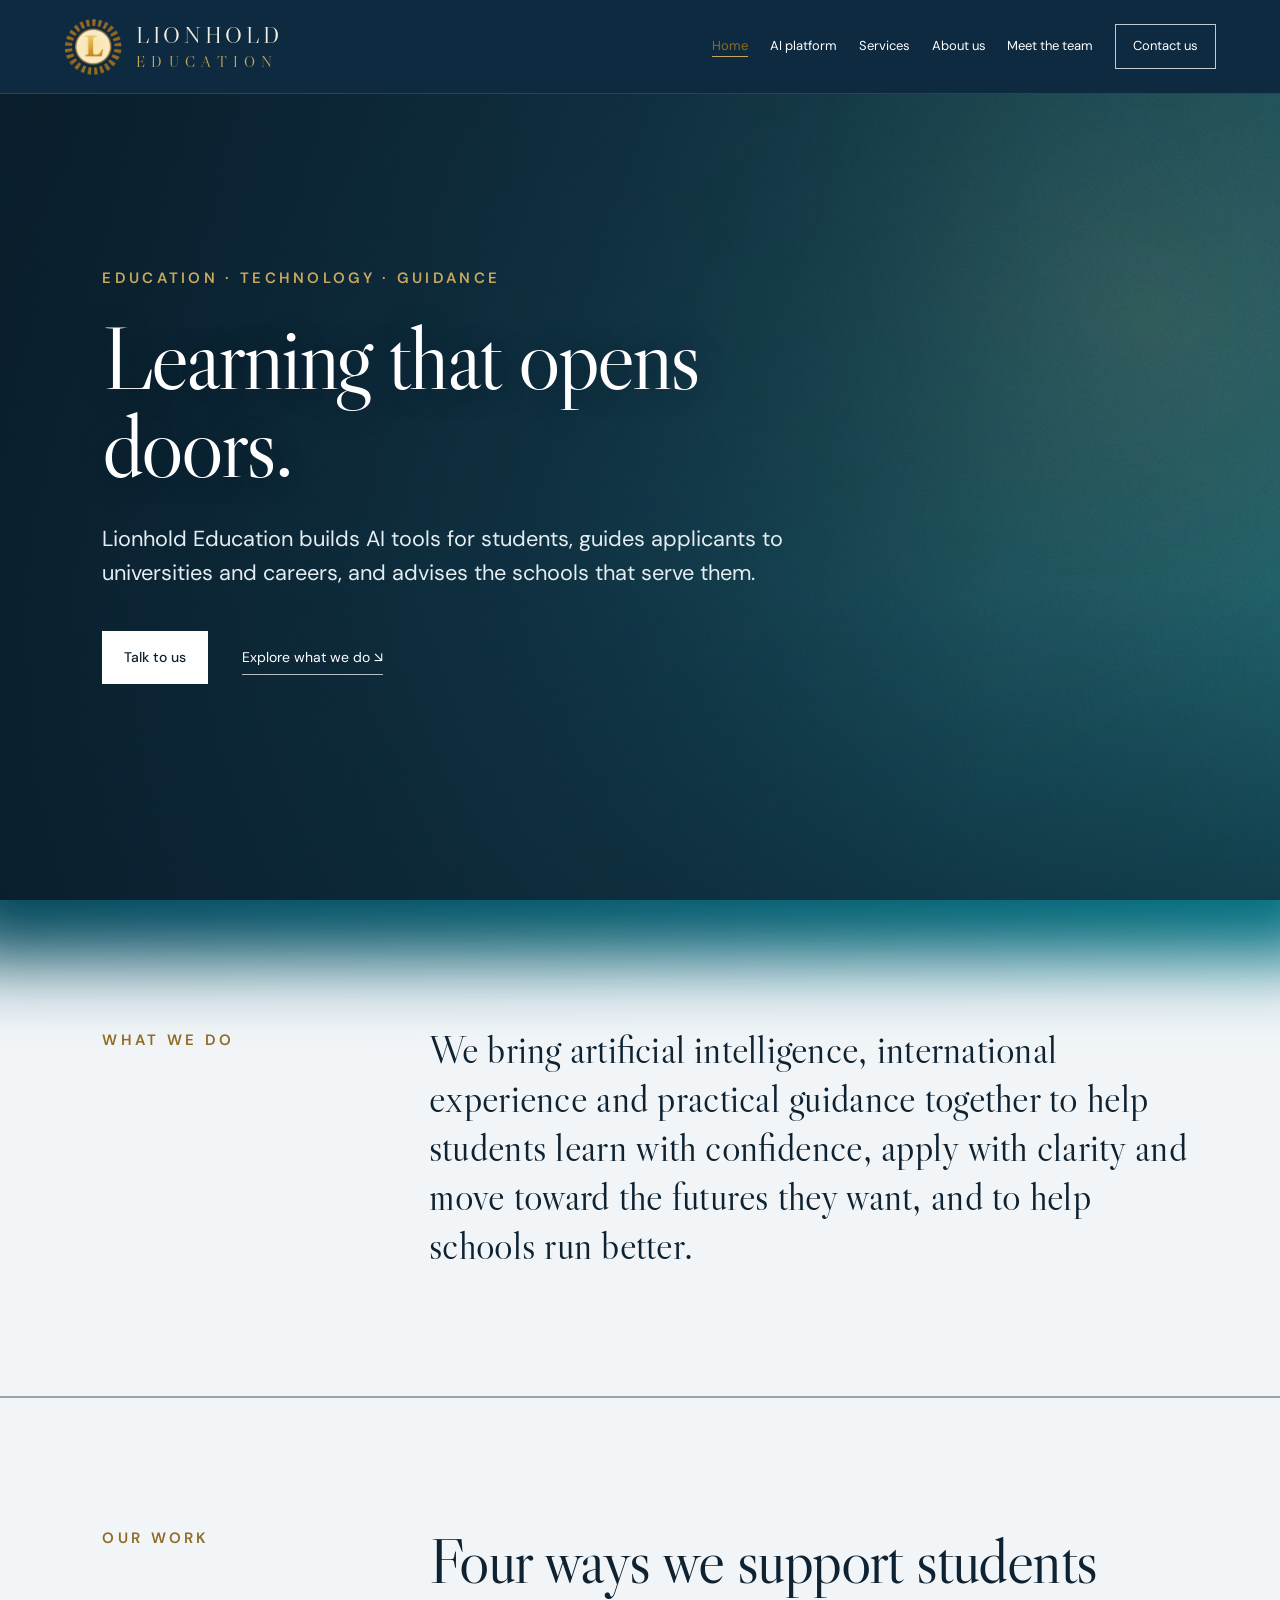
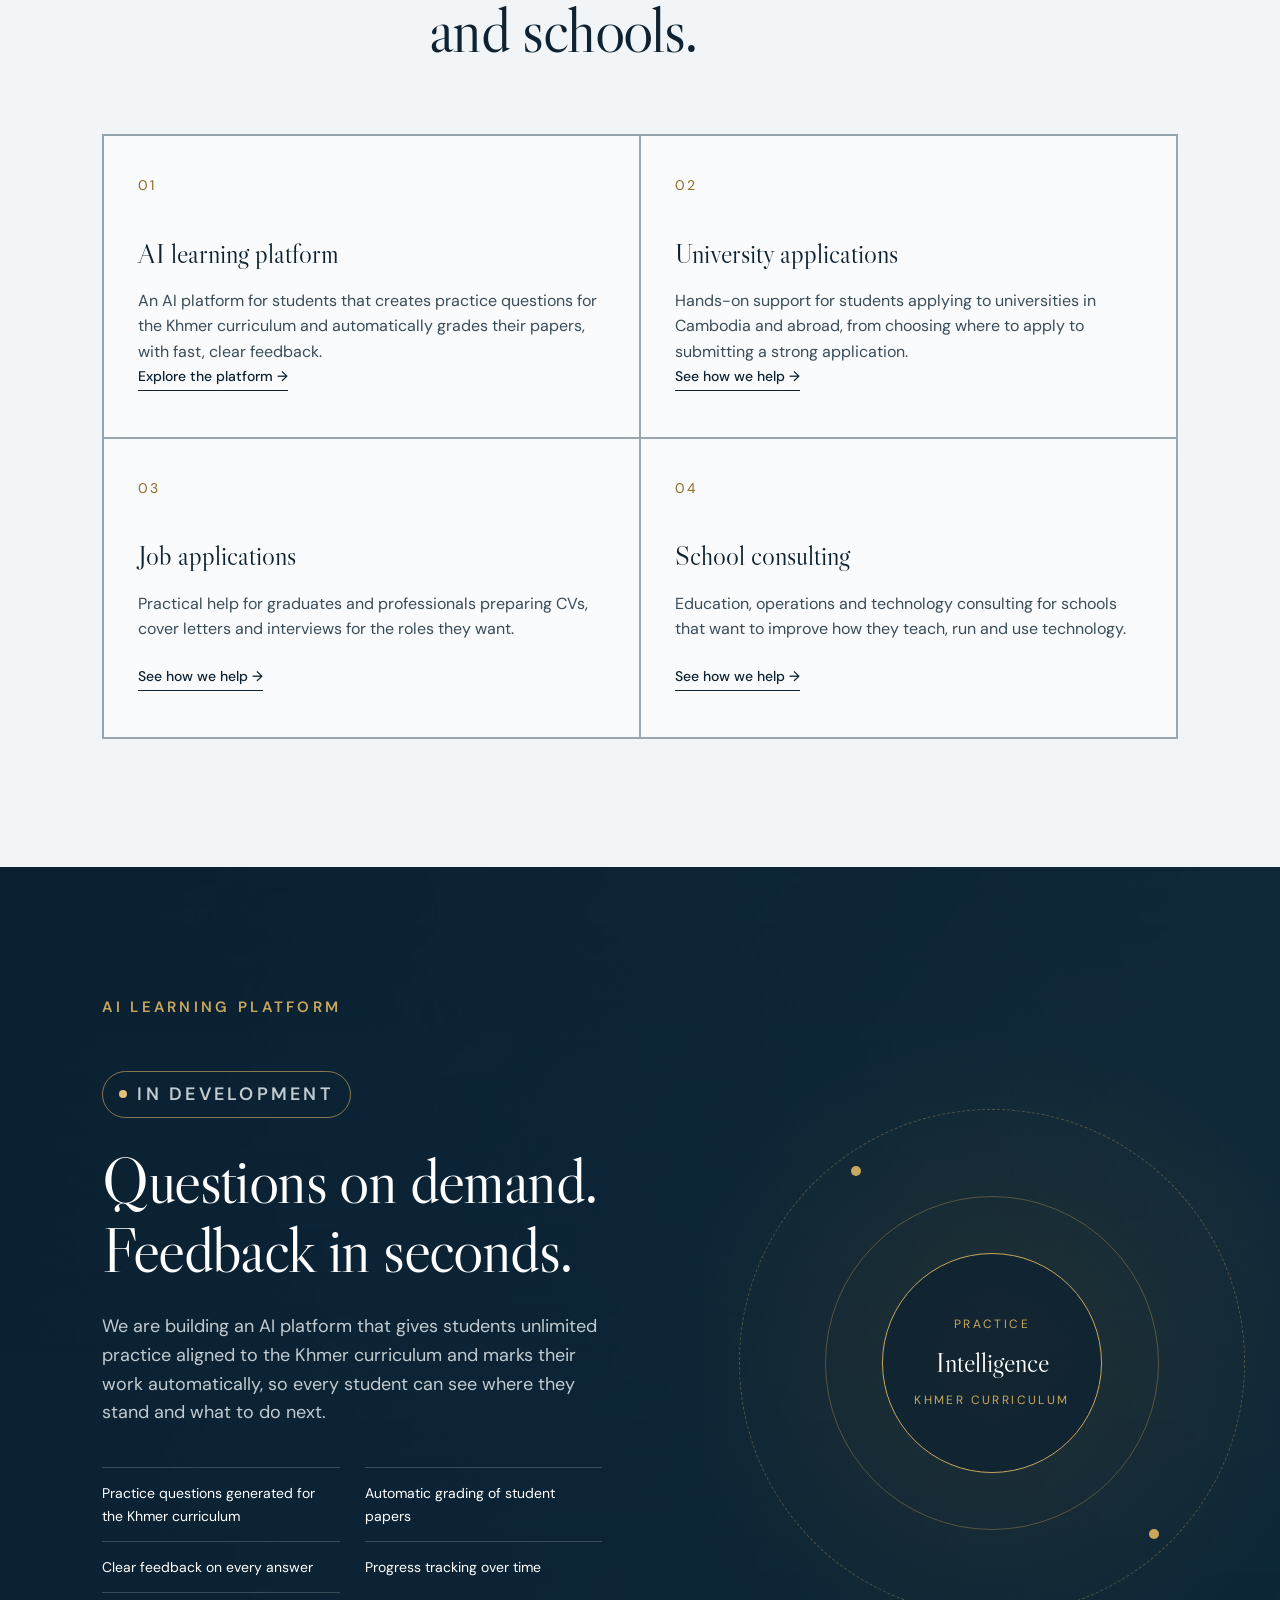
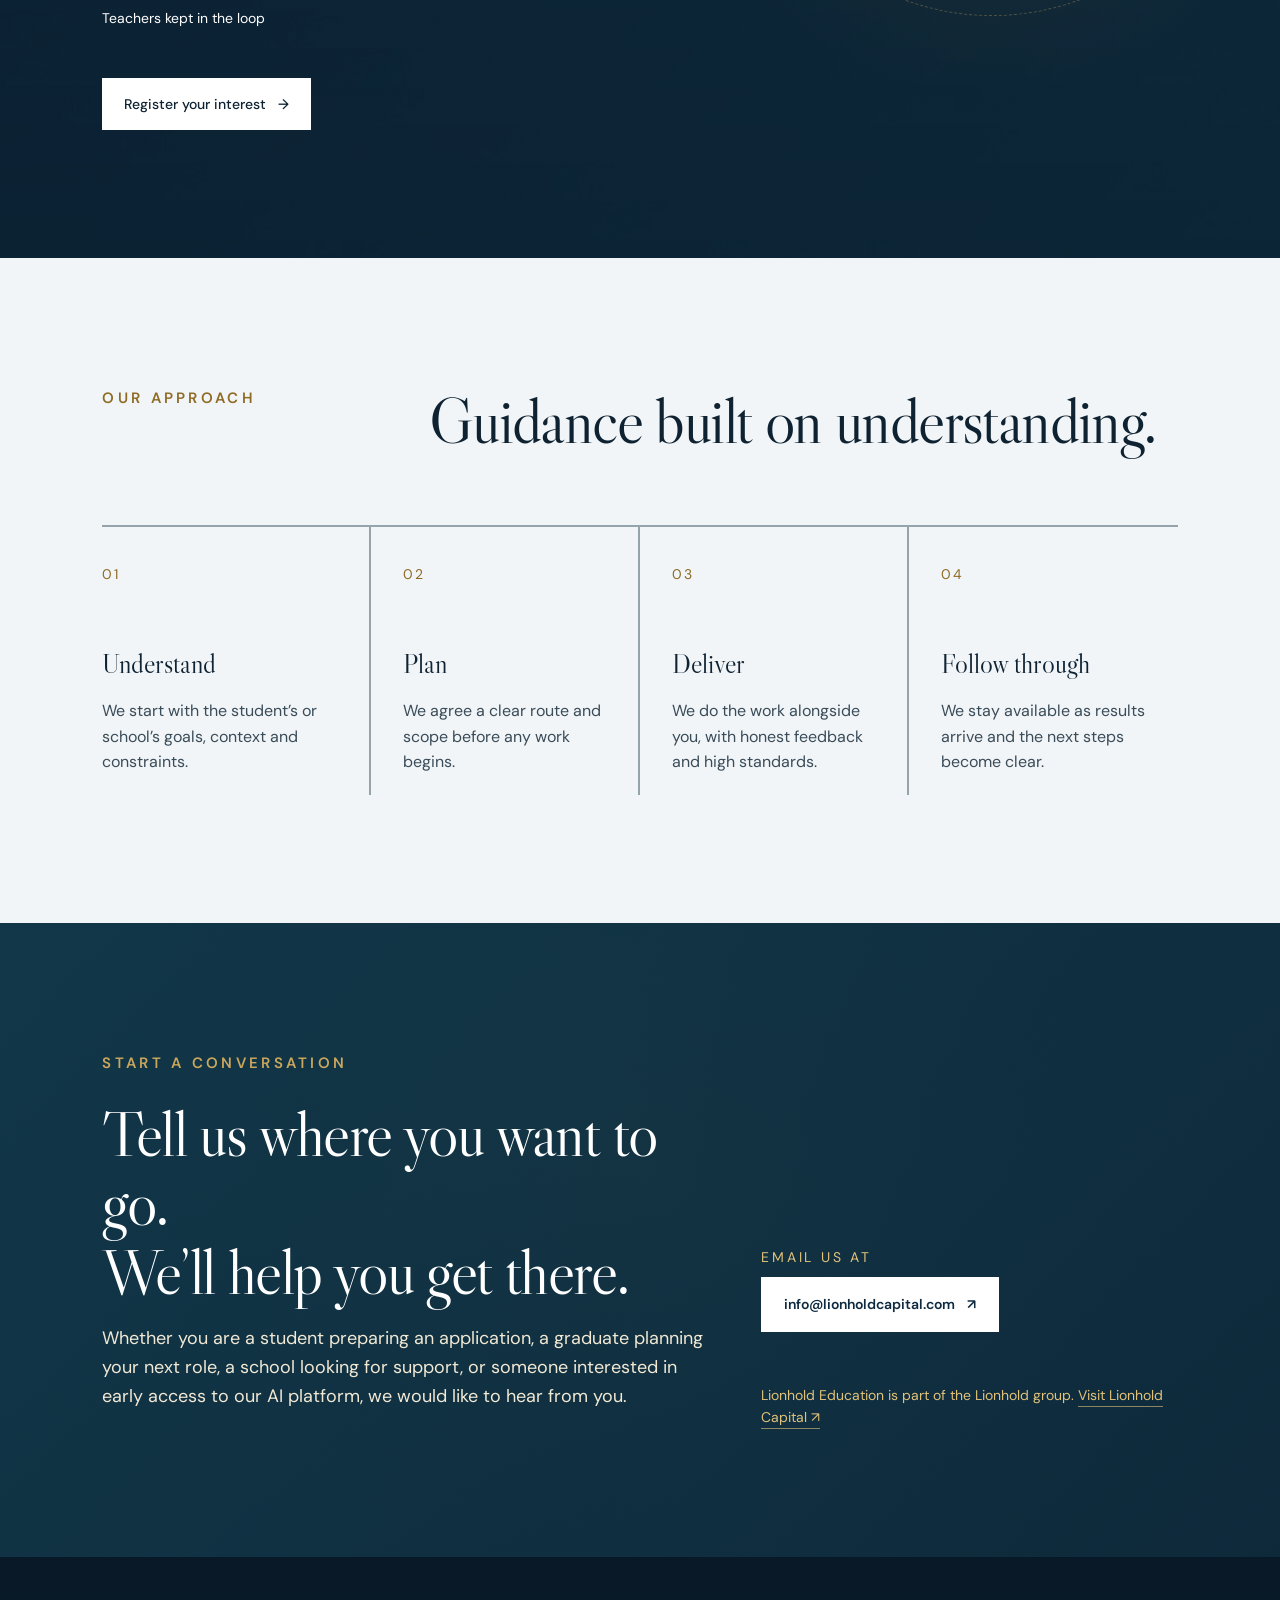
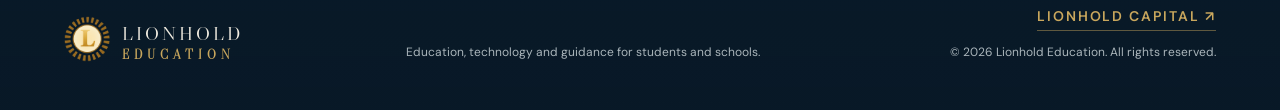
==== index.html @ 8d696a92 "Initial Lionhold Education website Five-page static site (home, AI platform, services, about, team) " ====
<!doctype html>
<html lang="en">
<head>
  <meta charset="utf-8">
  <meta name="viewport" content="width=device-width, initial-scale=1">
  <meta name="description" content="Lionhold Education builds AI tools for students, helps applicants with university and job applications, and provides education, operations and technology consulting for schools.">
  <meta name="theme-color" content="#eaf0f3">
  <link rel="icon" href="assets/favicon.ico?v=4" sizes="16x16 32x32 48x48">
  <link rel="icon" href="assets/lionhold-favicon.png?v=4" type="image/png" sizes="256x256">
  <link rel="apple-touch-icon" href="assets/apple-touch-icon.png?v=4">
  <title>Lionhold Education | Learning that opens doors.</title>
  <link rel="preconnect" href="https://fonts.googleapis.com">
  <link rel="preconnect" href="https://fonts.gstatic.com" crossorigin>
  <link href="https://fonts.googleapis.com/css2?family=DM+Sans:wght@400;500;600&family=Libre+Caslon+Display&display=swap" rel="stylesheet">
  <link rel="stylesheet" href="styles.css?v=1">
  <link rel="stylesheet" href="education.css?v=1">
</head>
<body class="tinted" style="--photo:url(assets/hero-poster.jpg);--band1:url(assets/hero-poster.jpg);--band2:url(assets/band-2.jpg);--foot:none">
  <header class="site-header" id="top">
    <a class="brand" href="#top" aria-label="Lionhold Education home">
      <img class="brand-emblem" src="assets/lionhold-emblem.png" alt="" width="256" height="256">
      <span class="brand-text"><strong>Lionhold</strong><em>Education</em></span>
    </a>
    <button class="menu-toggle" type="button" aria-expanded="false" aria-controls="nav">Menu</button>
    <nav id="nav" aria-label="Main navigation">
      <a href="index.html" aria-current="page">Home</a>
      <a href="platform.html">AI platform</a>
      <a href="services.html">Services</a>
      <a href="about.html">About us</a>
      <a href="team.html">Meet the team</a>
      <a class="nav-cta" href="index.html#contact">Contact us</a>
    </nav>
  </header>

  <main>
    <section class="hero" aria-labelledby="hero-title">
      <video class="hero-video" autoplay muted loop playsinline preload="metadata" poster="assets/hero-poster.jpg" aria-hidden="true">
        <source src="assets/hero-video-sm.mp4" type="video/mp4" media="(max-width:900px)">
        <source src="assets/hero-video.mp4" type="video/mp4">
      </video>
      <div class="hero-shade" aria-hidden="true"></div>
      <div class="hero-copy reveal">
        <p class="eyebrow">Education · Technology · Guidance</p>
        <h1 id="hero-title">Learning that opens doors.</h1>
        <p class="lede">Lionhold Education builds AI tools for students, guides applicants to universities and careers, and advises the schools that serve them.</p>
        <div class="hero-actions">
          <a class="button button-primary" href="#contact">Talk to us</a>
          <a class="text-link" href="services.html">Explore what we do <span aria-hidden="true">↘</span></a>
        </div>
      </div>
    </section>

    <section class="statement section-pad reveal" aria-label="Introduction">
      <p class="section-kicker">What we do</p>
      <p class="statement-copy">We bring artificial intelligence, international experience and practical guidance together to help students learn with confidence, apply with clarity and move toward the futures they want, and to help schools run better.</p>
    </section>

    <section class="offerings section-pad" aria-labelledby="offerings-title">
      <div class="section-heading reveal">
        <p class="section-kicker">Our work</p>
        <h2 id="offerings-title">Four ways we support students and schools.</h2>
      </div>
      <div class="capability-grid capability-grid-two offer-grid">
        <article class="capability-card reveal"><span>01</span><h3>AI learning platform</h3><p>An AI platform for students that creates practice questions for the Khmer curriculum and automatically grades their papers, with fast, clear feedback.</p><a class="card-link" href="platform.html">Explore the platform →</a></article>
        <article class="capability-card reveal"><span>02</span><h3>University applications</h3><p>Hands-on support for students applying to universities in Cambodia and abroad, from choosing where to apply to submitting a strong application.</p><a class="card-link" href="services.html#university">See how we help →</a></article>
        <article class="capability-card reveal"><span>03</span><h3>Job applications</h3><p>Practical help for graduates and professionals preparing CVs, cover letters and interviews for the roles they want.</p><a class="card-link" href="services.html#jobs">See how we help →</a></article>
        <article class="capability-card reveal"><span>04</span><h3>School consulting</h3><p>Education, operations and technology consulting for schools that want to improve how they teach, run and use technology.</p><a class="card-link" href="services.html#schools">See how we help →</a></article>
      </div>
    </section>

    <section class="technology" id="technology" aria-labelledby="technology-title">
      <div class="tech-copy section-pad reveal">
        <p class="section-kicker light">AI learning platform</p>
        <p class="status-pill">In development</p>
        <h2 id="technology-title">Questions on demand.<br>Feedback in seconds.</h2>
        <p>We are building an AI platform that gives students unlimited practice aligned to the Khmer curriculum and marks their work automatically, so every student can see where they stand and what to do next.</p>
        <ul>
          <li>Practice questions generated for the Khmer curriculum</li>
          <li>Automatic grading of student papers</li>
          <li>Clear feedback on every answer</li>
          <li>Progress tracking over time</li>
          <li>Teachers kept in the loop</li>
        </ul>
        <a class="button button-primary" href="#contact">Register your interest <span aria-hidden="true">→</span></a>
      </div>
      <div class="tech-visual" aria-hidden="true">
        <div class="orbit orbit-one"></div><div class="orbit orbit-two"></div>
        <div class="tech-center"><span>Practice</span><strong>Intelligence</strong><small>Khmer curriculum</small></div>
      </div>
    </section>

    <section class="approach section-pad" id="approach" aria-labelledby="approach-title">
      <div class="section-heading reveal"><p class="section-kicker">Our approach</p><h2 id="approach-title">Guidance built on understanding.</h2></div>
      <div class="approach-steps">
        <article class="reveal"><span>01</span><h3>Understand</h3><p>We start with the student’s or school’s goals, context and constraints.</p></article>
        <article class="reveal"><span>02</span><h3>Plan</h3><p>We agree a clear route and scope before any work begins.</p></article>
        <article class="reveal"><span>03</span><h3>Deliver</h3><p>We do the work alongside you, with honest feedback and high standards.</p></article>
        <article class="reveal"><span>04</span><h3>Follow through</h3><p>We stay available as results arrive and the next steps become clear.</p></article>
      </div>
    </section>

    <section class="contact section-pad" id="contact" aria-labelledby="contact-title">
      <div class="contact-copy reveal">
        <p class="section-kicker light">Start a conversation</p>
        <h2 id="contact-title">Tell us where you want to go.<br>We’ll help you get there.</h2>
        <p>Whether you are a student preparing an application, a graduate planning your next role, a school looking for support, or someone interested in early access to our AI platform, we would like to hear from you.</p>
      </div>
      <div class="contact-actions">
        <div class="contact-action"><span class="contact-label">Email us at</span><a class="button contact-email" href="mailto:info@lionholdcapital.com">info@lionholdcapital.com <span aria-hidden="true">↗</span></a></div>
        <p class="group-note">Lionhold Education is part of the Lionhold group. <a href="https://lionholdcapital.com" target="_blank" rel="noopener noreferrer">Visit Lionhold Capital ↗</a></p>
      </div>
    </section>
  </main>

  <footer>
    <div class="footer-brand">
      <img class="brand-emblem" src="assets/lionhold-emblem.png" alt="" width="256" height="256">
      <span class="brand-text"><strong>Lionhold</strong><em>Education</em></span>
    </div>
    <p>Education, technology and guidance for students and schools.</p>
    <div class="footer-meta"><a class="footer-linkedin" href="https://lionholdcapital.com" target="_blank" rel="noopener noreferrer" aria-label="Lionhold Capital, part of the Lionhold group">Lionhold Capital <span aria-hidden="true">↗</span></a><p>© <span id="year"></span> Lionhold Education. All rights reserved.</p></div>
  </footer>
  <script src="script.js?v=1"></script>
</body>
</html>
---- styles.css ----
:root{--ivory:#f4f1e9;--paper:#fbfaf6;--navy:#102332;--navy-2:#173447;--gold:#8f6b24;--line:#d9d3c5;--muted:#637078;--white:#fff;--serif:"Libre Caslon Display",Georgia,serif;--sans:"DM Sans",Arial,sans-serif}
*{box-sizing:border-box}html{scroll-behavior:smooth}body{margin:0;background:var(--paper);color:var(--navy);font-family:var(--sans);font-size:16px;line-height:1.6}a{color:inherit;text-decoration:none}button{font:inherit}.site-header{height:94px;padding:0 clamp(24px,5vw,80px);display:flex;align-items:center;justify-content:space-between;background:rgba(251,250,246,.94);border-bottom:1px solid rgba(16,35,50,.1);position:sticky;top:0;z-index:20;backdrop-filter:blur(12px)}.brand{display:flex;align-items:center;gap:13px}.brand-mark{width:43px;height:43px;border:1px solid var(--gold);border-radius:50%;display:grid;place-items:center;color:var(--gold);font-family:var(--serif);font-size:24px;position:relative}.brand-mark:after{content:"";position:absolute;inset:-5px;border:1px dotted var(--gold);border-radius:50%}.brand strong,.footer-brand strong{display:block;font-family:var(--serif);font-size:23px;line-height:1;letter-spacing:.12em;text-transform:uppercase}.brand small,.footer-brand span{display:block;color:var(--gold);font-size:9px;font-weight:600;letter-spacing:.42em;text-transform:uppercase;margin-top:7px}.site-header nav{display:flex;align-items:center;gap:34px;font-size:14px}.site-header nav a:not(.nav-cta){border-bottom:1px solid transparent}.site-header nav a:not(.nav-cta):hover{border-color:var(--gold)}.nav-cta{border:1px solid var(--navy);padding:11px 17px}.nav-cta:hover{background:var(--navy);color:var(--white)}.menu-toggle{display:none;background:none;border:0;color:var(--navy);cursor:pointer}.hero{min-height:calc(100vh - 94px);position:relative;display:grid;align-items:center;padding:10vh clamp(24px,8vw,130px);overflow:hidden;background:var(--ivory)}.hero-art{position:absolute;inset:0;background-image:linear-gradient(90deg,rgba(244,241,233,.98) 0%,rgba(244,241,233,.93) 42%,rgba(244,241,233,.35) 75%),url("assets/lionhold-banner.png");background-position:center;background-size:cover;opacity:.9}.hero-copy{position:relative;z-index:1;max-width:800px}.eyebrow,.section-kicker{text-transform:uppercase;letter-spacing:.26em;font-size:11px;font-weight:600;color:var(--gold);margin:0 0 24px}.hero h1{font-family:var(--serif);font-weight:400;font-size:clamp(54px,7vw,104px);line-height:.98;letter-spacing:-.035em;max-width:850px;margin:0 0 32px}.lede{font-size:clamp(18px,1.7vw,23px);line-height:1.55;max-width:710px;color:#344752}.hero-actions{display:flex;align-items:center;gap:34px;margin-top:42px}.button{display:inline-flex;align-items:center;gap:12px;padding:15px 22px;font-size:14px;font-weight:500;transition:.2s}.button-primary{background:var(--navy);color:var(--white)}.button-primary:hover{background:var(--gold)}.text-link{font-size:14px;border-bottom:1px solid var(--navy);padding:6px 0}.hero-note{position:absolute;z-index:1;right:clamp(24px,5vw,80px);bottom:30px;font-size:11px;letter-spacing:.12em;text-transform:uppercase;writing-mode:vertical-rl}.section-pad{padding:clamp(80px,10vw,150px) clamp(24px,8vw,130px)}.statement{display:grid;grid-template-columns:1fr 3fr;gap:6vw;border-bottom:2px solid var(--line)}.statement-copy{font-family:var(--serif);font-size:clamp(29px,3vw,46px);line-height:1.25;margin:0;max-width:1050px}.section-heading{display:grid;grid-template-columns:1fr 3fr;gap:6vw;margin-bottom:70px}.section-heading h2,.technology h2,.contact h2{font-family:var(--serif);font-weight:400;font-size:clamp(40px,5vw,72px);line-height:1.08;letter-spacing:-.025em;margin:0}.capability-grid{display:grid;grid-template-columns:repeat(3,1fr);border-top:2px solid var(--line);border-left:2px solid var(--line)}.capability-card{padding:38px 34px 46px;border-right:2px solid var(--line);border-bottom:2px solid var(--line);min-height:270px;transition:.25s}.capability-card:hover{background:var(--ivory);transform:translateY(-4px)}.capability-card span,.approach-steps span{font-size:11px;color:var(--gold);letter-spacing:.15em}.capability-card h3,.approach-steps h3{font-family:var(--serif);font-size:27px;font-weight:400;margin:35px 0 13px}.capability-card p,.approach-steps p{color:var(--muted);margin:0}.technology{background:var(--navy);color:var(--white);display:grid;grid-template-columns:1.1fr .9fr;min-height:720px;overflow:hidden}.section-kicker.light{color:#c9a75d}.tech-copy>p:not(.section-kicker){max-width:620px;color:#c2cbd0;font-size:18px;margin:28px 0}.tech-copy ul{list-style:none;padding:0;margin:40px 0 0;display:grid;grid-template-columns:1fr 1fr;gap:0 25px}.tech-copy li{padding:14px 0;border-top:1px solid rgba(255,255,255,.18);font-size:14px}.tech-visual{position:relative;display:grid;place-items:center;min-height:600px;background:radial-gradient(circle,rgba(143,107,36,.14),transparent 58%)}.orbit{position:absolute;border:1px solid rgba(201,167,93,.35);border-radius:50%}.orbit-one{width:58%;aspect-ratio:1}.orbit-two{width:88%;aspect-ratio:1;border-style:dashed;animation:spin 32s linear infinite}.orbit-two:after,.orbit-two:before{content:"";position:absolute;width:10px;height:10px;background:#c9a75d;border-radius:50%;top:11%;left:22%}.orbit-two:after{top:auto;left:auto;bottom:15%;right:17%}.tech-center{text-align:center;width:220px;aspect-ratio:1;border-radius:50%;border:1px solid #c9a75d;display:flex;flex-direction:column;align-items:center;justify-content:center;background:var(--navy);z-index:1}.tech-center span,.tech-center small{text-transform:uppercase;letter-spacing:.2em;font-size:9px;color:#c9a75d}.tech-center strong{font-family:var(--serif);font-size:27px;font-weight:400;margin:7px 0}@keyframes spin{to{transform:rotate(360deg)}}.approach-steps{display:grid;grid-template-columns:repeat(4,1fr);border-top:2px solid var(--line)}.approach-steps article{padding:30px 28px 20px 0;margin-right:30px}.approach-steps h3{margin-top:55px}.contact{background:var(--gold);color:var(--white);display:flex;align-items:flex-end;justify-content:space-between;gap:50px}.contact-copy p:not(.section-kicker){max-width:680px;font-size:18px;color:#f2e9d5}.button-light{border:1px solid rgba(255,255,255,.7);white-space:nowrap;margin-bottom:8px}.button-light:hover{background:var(--white);color:var(--gold)}footer{padding:48px clamp(24px,8vw,130px);display:grid;grid-template-columns:1fr 1.5fr 1fr;align-items:end;gap:30px;background:#0a1923;color:#aab5bb;font-size:12px}footer p{margin:0}.footer-brand strong{color:var(--white)}footer p:last-child{text-align:right}.reveal{opacity:0;transform:translateY(20px);transition:opacity .7s ease,transform .7s ease}.reveal.visible{opacity:1;transform:none}@media (prefers-reduced-motion:reduce){html{scroll-behavior:auto}.reveal{opacity:1;transform:none;transition:none}.orbit-two{animation:none}}
@media(max-width:900px){.menu-toggle{display:block}.site-header nav{position:absolute;top:94px;left:0;right:0;background:var(--paper);padding:24px;display:none;flex-direction:column;align-items:stretch;border-bottom:2px solid var(--line)}.site-header nav.open{display:flex}.hero-art{background-image:linear-gradient(rgba(244,241,233,.72),rgba(244,241,233,.94)),url("assets/lionhold-banner.png");background-position:63% center}.statement,.section-heading{grid-template-columns:1fr}.capability-grid{grid-template-columns:repeat(2,1fr)}.technology{grid-template-columns:1fr}.approach-steps{grid-template-columns:repeat(2,1fr)}.contact{align-items:flex-start;flex-direction:column}footer{grid-template-columns:1fr 1fr}footer p:nth-child(2){display:none}}
@media(max-width:560px){.site-header{height:78px}.brand strong{font-size:18px}.brand-mark{width:36px;height:36px}.site-header nav{top:78px}.hero{min-height:calc(100svh - 78px);padding-top:80px;padding-bottom:80px}.hero h1{font-size:52px}.hero-actions{align-items:flex-start;flex-direction:column;gap:18px}.hero-note{display:none}.section-pad{padding-top:78px;padding-bottom:78px}.capability-grid,.approach-steps{grid-template-columns:1fr}.capability-card{min-height:auto}.tech-copy ul{grid-template-columns:1fr}.tech-visual{min-height:430px}.section-heading{margin-bottom:45px}.contact h2{font-size:41px}footer{grid-template-columns:1fr}footer p:last-child{text-align:left}}
.site-header nav a[aria-current="page"]{color:var(--gold);border-bottom:1px solid var(--gold)}.page-hero{min-height:610px;padding:clamp(90px,12vw,170px) clamp(24px,8vw,130px);background:var(--ivory);display:grid;grid-template-columns:1.45fr .55fr;align-items:center;gap:6vw;overflow:hidden}.page-hero-copy{position:relative;z-index:1}.page-hero h1{font-family:var(--serif);font-size:clamp(54px,7vw,98px);font-weight:400;letter-spacing:-.035em;line-height:1;margin:0;max-width:970px}.page-hero-copy>p:last-child{font-size:clamp(18px,1.7vw,22px);color:#44545d;max-width:720px;margin:32px 0 0}.page-hero-mark{justify-self:end;width:min(28vw,330px);aspect-ratio:1;border:1px solid rgba(143,107,36,.35);border-radius:50%;display:grid;place-items:center;position:relative;color:var(--gold)}.page-hero-mark:before,.page-hero-mark:after{content:"";position:absolute;border-radius:50%;border:1px dotted rgba(143,107,36,.5)}.page-hero-mark:before{inset:10%}.page-hero-mark:after{inset:-12%;border-width:2px}.page-hero-mark span{font-family:var(--serif);font-size:clamp(80px,11vw,150px)}.team-list{border-top:2px solid var(--line)}.team-member{display:grid;grid-template-columns:minmax(220px,.72fr) 2fr;gap:clamp(40px,8vw,130px);padding:75px 0;border-bottom:2px solid var(--line)}.team-portrait{aspect-ratio:4/5;background:var(--navy);color:#c9a75d;display:grid;place-items:center;position:relative;overflow:hidden}.team-portrait:before{content:"";position:absolute;width:82%;aspect-ratio:1;border:1px solid rgba(201,167,93,.28);border-radius:50%}.team-portrait:after{content:"";position:absolute;width:58%;aspect-ratio:1;border:1px dashed rgba(201,167,93,.35);border-radius:50%}.team-portrait span{font-family:var(--serif);font-size:clamp(62px,8vw,104px);z-index:1}.team-portrait small{position:absolute;left:22px;bottom:18px;font-size:10px;letter-spacing:.2em;color:rgba(255,255,255,.55)}.team-role{color:var(--gold);font-size:11px;text-transform:uppercase;letter-spacing:.2em;margin:0 0 13px}.team-profile h3{font-family:var(--serif);font-size:clamp(40px,5vw,68px);font-weight:400;line-height:1.05;margin:0 0 36px}.team-bio{display:grid;grid-template-columns:1fr 1fr;gap:35px;color:var(--muted);font-size:16px}.team-bio p{margin:0}.team-principle{background:var(--gold);color:var(--white);padding:clamp(75px,10vw,130px) clamp(24px,8vw,130px);display:grid;grid-template-columns:1fr 2.5fr auto;align-items:end;gap:5vw}.team-principle blockquote{font-family:var(--serif);font-size:clamp(38px,5vw,68px);font-weight:400;line-height:1.1;margin:0}.team-principle .button{margin-bottom:8px}@media(max-width:900px){.page-hero{grid-template-columns:1fr}.page-hero-mark{display:none}.team-member{grid-template-columns:minmax(190px,.6fr) 1.4fr;gap:45px}.team-bio{grid-template-columns:1fr}.team-principle{grid-template-columns:1fr}.team-principle .button{justify-self:start}}@media(max-width:560px){.page-hero{min-height:520px;padding-top:85px;padding-bottom:85px}.page-hero h1{font-size:49px}.team-member{grid-template-columns:1fr;padding:55px 0}.team-portrait{max-width:260px}.team-profile h3{font-size:44px;margin-bottom:27px}.team-principle blockquote{font-size:40px}}
.team-portrait:before,.team-portrait:after{display:none}.team-portrait img{width:100%;height:100%;object-fit:cover;display:block;transition:transform .5s ease}.team-portrait:hover img{transform:scale(1.025)}.team-portrait.portrait-sochet img{transform:scale(1.12);object-position:center 58%}.team-portrait.portrait-sochet:hover img{transform:scale(1.145)}.team-portrait small{z-index:2;background:rgba(10,25,35,.82);padding:5px 8px;color:#fff}
.profile-links{display:flex;flex-direction:column;align-items:flex-start;gap:14px;width:100%;margin:-18px 0 34px}.profile-link{display:inline-flex;align-items:center;gap:8px;max-width:100%;color:var(--gold);font-size:12px;font-weight:600;border-bottom:1px solid rgba(143,107,36,.45);padding-bottom:4px}.email-link{color:#21668f;border-bottom:0;padding-bottom:0;text-decoration:underline;text-decoration-thickness:1px;text-underline-offset:3px;overflow-wrap:anywhere}.linkedin-link{letter-spacing:.14em;text-transform:uppercase}.profile-link:hover{color:var(--navy);border-color:var(--navy)}.email-link:hover{color:#174b6c}
.hero-art{background-image:radial-gradient(circle at 88% 46%,rgba(143,107,36,.09),transparent 25%),linear-gradient(135deg,#f4f1e9 0%,#f8f6f0 100%);opacity:1}.hero-art:before,.hero-art:after{content:"";position:absolute;border-radius:50%;right:-8vw;top:50%;transform:translateY(-50%);pointer-events:none}.hero-art:before{width:38vw;min-width:340px;aspect-ratio:1;border:1px solid rgba(143,107,36,.18)}.hero-art:after{right:-3vw;width:28vw;min-width:250px;aspect-ratio:1;border:1px dashed rgba(143,107,36,.23)}
.team-bio strong{color:var(--navy);font-weight:600}
.services-intro-copy{display:grid;grid-template-columns:2fr auto;align-items:center;gap:50px;border-top:2px solid var(--line);padding-top:38px}.services-intro-copy p{font-family:var(--serif);font-size:clamp(25px,2.6vw,40px);line-height:1.3;max-width:900px;margin:0}.service-group .section-heading h2,.origin .section-heading h2,.values .section-heading h2{font-family:var(--serif);font-weight:400;font-size:clamp(40px,5vw,72px);line-height:1.08;letter-spacing:-.025em;margin:0}.technology-services,.values{background:var(--navy);color:var(--white)}.service-grid-dark{border-color:rgba(255,255,255,.2)}.service-grid-dark .capability-card{border-color:rgba(255,255,255,.2)}.service-grid-dark .capability-card:hover{background:rgba(255,255,255,.06)}.service-grid-dark .capability-card p{color:#c2cbd0}.service-grid-dark .capability-card span{color:#c9a75d}.origin-grid{display:grid;grid-template-columns:1.15fr 1fr;gap:clamp(45px,8vw,120px);border-top:2px solid var(--line);padding-top:50px}.origin-lead{font-family:var(--serif);font-size:clamp(30px,3.4vw,50px);line-height:1.22;margin:0}.origin-copy{color:var(--muted);font-size:18px}.origin-copy p{margin:0 0 24px}.value-grid{display:grid;grid-template-columns:repeat(3,1fr);border-top:1px solid rgba(255,255,255,.2)}.value-grid article{padding:36px 42px 20px 0;margin-right:42px}.value-grid span{font-size:11px;color:#c9a75d;letter-spacing:.15em}.value-grid h3{font-family:var(--serif);font-size:30px;font-weight:400;margin:42px 0 15px}.value-grid p{color:#c2cbd0;margin:0}@media(max-width:900px){.services-intro-copy,.origin-grid{grid-template-columns:1fr}.services-intro-copy .button{justify-self:start}.value-grid{grid-template-columns:1fr}.value-grid article{border-bottom:1px solid rgba(255,255,255,.2);padding-bottom:35px}}@media(max-width:560px){.services-intro-copy{gap:28px}.service-group .page-hero h1{font-size:46px}}
.service-heading-copy h2{font-size:clamp(58px,7vw,104px)!important}.service-heading-copy p{font-family:var(--serif);font-size:clamp(24px,2.3vw,36px);line-height:1.25;margin:18px 0 0;color:var(--muted)}.technology-services .service-heading-copy p{color:#c2cbd0}
.brand-logo{width:54px;height:54px;display:block;object-fit:contain}.page-hero-mark.page-hero-logo{width:min(27vw,320px);border:0;background:none}.page-hero-mark.page-hero-logo:before,.page-hero-mark.page-hero-logo:after{display:none}.page-hero-logo img{width:100%;height:auto;display:block;position:relative;z-index:1;filter:drop-shadow(0 14px 24px rgba(16,35,50,.08))}@media(max-width:560px){.brand-logo{width:44px;height:44px}}
.site-header nav{gap:clamp(16px,1.7vw,28px);font-size:13px}.bio-column{min-width:0}.team-bio .bio-heading{color:var(--gold);font-size:11px;font-weight:600;letter-spacing:.2em;text-transform:uppercase;margin:0 0 14px}.compact-page-hero{min-height:570px}.fee-conversation .section-heading h2,.career-track h2{font-family:var(--serif);font-weight:400;letter-spacing:-.025em}.fee-conversation .section-heading h2{font-size:clamp(40px,5vw,72px);line-height:1.08;margin:0}.fee-panel{display:grid;grid-template-columns:2fr auto;align-items:center;gap:60px;padding:45px 0;border-top:2px solid var(--line)}.fee-panel p{font-family:var(--serif);font-size:clamp(25px,2.8vw,40px);line-height:1.3;max-width:900px;margin:0}.careers-intro{padding-top:0}.career-track{display:grid;grid-template-columns:1fr 1.45fr;gap:clamp(45px,8vw,120px);padding:clamp(75px,9vw,125px) 0;border-top:2px solid var(--line)}.career-track-heading h2{font-size:clamp(42px,5vw,70px);line-height:1.05;margin:0 0 25px}.career-track-heading>p:last-child{color:var(--muted);font-size:18px;max-width:500px}.career-details h3{font-family:var(--serif);font-size:27px;font-weight:400;margin:0 0 18px}.career-details ul{padding-left:20px;margin:0}.career-details li{margin-bottom:12px;color:var(--muted)}.application-note{margin-top:45px;padding:34px;border:2px solid var(--line);background:var(--ivory)}.application-note p{color:var(--muted)}.application-note .button{margin-top:18px}.application-note ul{margin:16px 0 20px}.application-note .optional-note{font-size:14px;border-top:2px solid var(--line);padding-top:18px;margin-top:22px}@media(max-width:1120px){.menu-toggle{display:block}.site-header nav{position:absolute;top:94px;left:0;right:0;background:var(--paper);padding:24px;display:none;flex-direction:column;align-items:stretch;border-bottom:2px solid var(--line)}.site-header nav.open{display:flex}}@media(max-width:900px){.fee-panel,.career-track{grid-template-columns:1fr}.fee-panel .button{justify-self:start}.careers-intro{padding-top:0}}@media(max-width:560px){.site-header nav{top:78px}.application-note{padding:25px}.compact-page-hero{min-height:500px}}
.team-role{font-size:15px;letter-spacing:.14em;margin-bottom:16px}.team-bio .bio-heading{font-family:var(--serif);font-size:22px;font-weight:400;letter-spacing:0;text-transform:none;margin-bottom:16px;color:var(--navy)}
.financial-division{margin-top:clamp(72px,8vw,110px)}.section-heading+.financial-division{margin-top:0}.division-heading{display:grid;grid-template-columns:.72fr 2.75fr;gap:clamp(24px,4vw,64px);align-items:start;margin-bottom:38px}.division-heading p{margin:9px 0 0;color:var(--gold);font-size:11px;font-weight:600;letter-spacing:.18em;text-transform:uppercase}.division-heading h3{font-family:var(--serif);font-size:clamp(38px,4.4vw,62px);font-weight:400;line-height:1.05;margin:0}.audit-note{max-width:920px;margin:28px 0 0;padding-left:22px;border-left:2px solid var(--gold);color:var(--muted);font-size:14px}.financial-division .capability-card p{max-width:580px}@media(max-width:900px){.division-heading{grid-template-columns:1fr;gap:12px}.division-heading p{margin:0}}@media(max-width:560px){.financial-division{margin-top:68px}.division-heading{margin-bottom:28px}.division-heading h3{font-size:40px}}
.service-group>.section-heading{display:block}.service-group>.section-heading .service-heading-copy{max-width:1050px}
.brand-copy{display:flex!important;flex-direction:column;justify-content:center;min-width:0}.brand .brand-khmer,.footer-brand .brand-khmer{display:block;color:var(--gold);font-family:"Noto Sans Khmer","Khmer OS System",sans-serif;font-size:12px;font-weight:500;line-height:1.15;letter-spacing:0;text-transform:none;margin:0 0 5px}.brand .brand-copy strong,.footer-brand .brand-copy strong{display:block;font-size:18px;line-height:1;letter-spacing:.08em;white-space:nowrap}.footer-brand{display:flex;align-items:center;gap:13px}.footer-brand .brand-logo{width:54px;height:54px;flex:0 0 auto}.footer-brand .brand-copy{color:inherit}.footer-brand .brand-copy strong{color:var(--white)}@media(max-width:560px){.brand .brand-khmer{font-size:10px;margin-bottom:4px}.brand .brand-copy strong{font-size:15px;letter-spacing:.06em}.footer-brand .brand-khmer{font-size:11px}.footer-brand .brand-copy strong{font-size:16px}}
.brand .brand-khmer,.footer-brand .brand-khmer{font-size:15px;line-height:1.05;margin:0 0 4px}.brand .brand-copy strong,.footer-brand .brand-copy strong{font-size:12px;line-height:1;letter-spacing:.055em}.brand-english-main{color:var(--navy)!important}.brand-english-accent{color:var(--gold)!important}.footer-brand .brand-english-main{color:var(--white)!important}.footer-brand .brand-english-accent{color:var(--gold)!important}@media(max-width:560px){.brand .brand-khmer{font-size:12px}.brand .brand-copy strong{font-size:10px}.footer-brand .brand-khmer{font-size:13px}.footer-brand .brand-copy strong{font-size:10px}}
.brand .brand-copy,.footer-brand .brand-copy{height:54px;justify-content:center}.brand .brand-khmer,.footer-brand .brand-khmer{font-size:22px;line-height:1.05;margin:0 0 4px}.brand .brand-copy strong,.footer-brand .brand-copy strong{font-size:17.6px;line-height:1;letter-spacing:.055em}.brand .brand-copy strong span,.footer-brand .brand-copy strong span{display:inline!important;font:inherit;line-height:inherit;letter-spacing:inherit;text-transform:inherit;margin:0}@media(max-width:560px){.brand .brand-copy,.footer-brand .brand-copy{height:44px}.brand .brand-khmer,.footer-brand .brand-khmer{font-size:18px;margin-bottom:3px}.brand .brand-copy strong,.footer-brand .brand-copy strong{font-size:14.4px}}
.brand .brand-copy{transform:translateY(-2px)}footer{padding-left:clamp(24px,5vw,80px);padding-right:clamp(24px,5vw,80px)}
.brand{gap:8px}.footer-brand .brand-logo{display:none}.footer-brand{gap:0}

.capability-grid-two{grid-template-columns:repeat(2,1fr)}@media(max-width:560px){.capability-grid-two{grid-template-columns:1fr}}
.footer-meta{display:flex;flex-direction:column;align-items:flex-end;gap:12px}.footer-linkedin{color:#c9a75d;font-size:11px;font-weight:600;letter-spacing:.14em;text-transform:uppercase;border-bottom:1px solid rgba(201,167,93,.45);padding-bottom:3px}.footer-linkedin:hover{color:var(--white);border-color:var(--white)}@media(max-width:560px){.footer-meta{align-items:flex-start}}
.contact-actions{display:flex;flex-direction:column;align-items:flex-end;gap:14px}.contact-actions .button-light{margin-bottom:0}@media(max-width:900px){.contact-actions{align-items:flex-start}}
.footer-meta p:nth-child(2){display:block}
@media(min-width:901px){.contact-actions{align-items:stretch}.contact-actions .button-light{justify-content:space-between}}

/* Logo lockup — cut directly from the banner artwork (emblem + Khmer + English) so the header and footer match it exactly */
.brand{gap:0}
.brand-lockup{display:block;height:66px;width:auto}
.footer-brand{display:block}
.footer-wordmark{display:block;height:48px;width:auto}
@media(max-width:560px){.brand-lockup{height:50px}.footer-wordmark{height:38px}}

/* ---------- Interactive text: hover + scroll focus (inspired by smean.ai) ----------
   Hover: headings and key statements grow slightly and ease into teal.
   Scroll: text blocks brighten (and the big statements grow a touch) as they reach the middle of the screen. */
:root{--ink-hover:#1b7f86;--ink-hover-dark:#68cabd;--ink-hover-gold:#102332;--ease-out:cubic-bezier(.2,.8,.2,1)}
body{overflow-x:clip}
.hero h1,.page-hero h1,.statement-copy,.services-intro-copy p,.fee-panel p,.origin-lead,.section-heading h2,.division-heading h3,.team-profile h3,.career-track-heading h2,.career-details h3,.capability-card h3,.approach-steps h3,.value-grid h3,.technology h2,.team-principle blockquote,.contact h2,.service-heading-copy p{transform-origin:left center;transition:color .5s var(--ease-out),scale .5s var(--ease-out),opacity .7s ease,transform .7s ease}
@media (hover:hover) and (pointer:fine){
  .hero h1:hover,.page-hero h1:hover,.statement-copy:hover,.services-intro-copy p:hover,.fee-panel p:hover,.origin-lead:hover,.section-heading h2:hover,.division-heading h3:hover,.team-profile h3:hover,.career-track-heading h2:hover,.career-details h3:hover,.approach-steps article:hover h3,.capability-card:hover h3{color:var(--ink-hover);scale:1.03}
  .capability-card:hover h3,.approach-steps article:hover h3{scale:1.05}
  .technology h2:hover,.technology-services .section-heading h2:hover,.technology-services .service-heading-copy p:hover,.values .section-heading h2:hover,.value-grid article:hover h3,.service-grid-dark .capability-card:hover h3{color:var(--ink-hover-dark);scale:1.03}
  .value-grid article:hover h3,.service-grid-dark .capability-card:hover h3{scale:1.05}
  .contact h2:hover,.team-principle blockquote:hover{color:var(--ink-hover-gold);scale:1.03}
}
/* Scroll focus — switched on by script.js (html.focus-ready), so nothing dims without JavaScript */
html.focus-ready .focus-text:not(.reveal):not(.is-focus),html.focus-ready .focus-text.reveal.visible:not(.is-focus){opacity:.5}
.focus-text{transition:opacity .7s ease,scale .6s var(--ease-out),color .5s var(--ease-out),transform .7s ease}
.focus-big{transform-origin:left center}
.focus-big.is-focus{scale:1.02}
@media (hover:hover) and (pointer:fine){.focus-big.is-focus:hover{scale:1.03}}
@media (prefers-reduced-motion:reduce){
  html.focus-ready .focus-text:not(.is-focus){opacity:1!important}
  .focus-big.is-focus,.hero h1:hover,.page-hero h1:hover,.statement-copy:hover,.services-intro-copy p:hover,.fee-panel p:hover,.origin-lead:hover,.section-heading h2:hover,.division-heading h3:hover,.team-profile h3:hover,.capability-card:hover h3,.approach-steps article:hover h3,.value-grid article:hover h3,.contact h2:hover,.team-principle blockquote:hover{scale:none!important}
  .hero h1,.page-hero h1,.statement-copy,.capability-card h3,.approach-steps h3{transition:color .2s linear}
}

/* ---------- Animated hero background: slow-turning sunburst + drifting gold light (pure CSS/SVG, no video) ---------- */
.hero-art:before,.hero-art:after{display:none}
.hero-sun{position:absolute;right:-14vw;top:50%;width:max(62vh,560px);aspect-ratio:1;translate:0 -50%;pointer-events:none}
.hero-sun svg{width:100%;height:100%;overflow:visible}
.sun-ring{transform-origin:500px 500px;transform-box:view-box}
.sun-ring-a{fill:#8f6b24;opacity:.2;animation:sun-turn 240s linear infinite}
.sun-ring-b{fill:#b1802d;opacity:.16;animation:sun-turn 160s linear infinite reverse}
.sun-line{fill:none;stroke:#8f6b24;stroke-opacity:.2;stroke-width:1.5}
.sun-line-2{stroke-dasharray:3 9;stroke-opacity:.28}
.sun-glow{transform-origin:500px 500px;transform-box:view-box;animation:sun-breathe 9s ease-in-out infinite}
.hero-dust{position:absolute;inset:0;overflow:hidden;pointer-events:none}
.hero-dust i{position:absolute;left:var(--x);bottom:-12px;width:var(--s);height:var(--s);border-radius:50%;background:radial-gradient(circle,#e3b85a,rgba(227,184,90,0));opacity:0;animation:dust-rise var(--d) linear var(--delay) infinite}
@keyframes sun-turn{to{transform:rotate(360deg)}}
@keyframes sun-breathe{0%,100%{opacity:.55;transform:scale(.94)}50%{opacity:1;transform:scale(1.06)}}
@keyframes dust-rise{0%{transform:translate3d(0,0,0);opacity:0}12%{opacity:var(--o)}88%{opacity:var(--o)}100%{transform:translate3d(30px,-105vh,0);opacity:0}}
@media(max-width:900px){.hero-sun{right:-34vw;width:max(80vw,420px)}.sun-ring-a{opacity:.13}.sun-ring-b{opacity:.1}.sun-line{stroke-opacity:.14}}
@media(prefers-reduced-motion:reduce){.sun-ring,.sun-glow,.hero-dust i{animation:none}.hero-dust{display:none}}

/* Hero sunburst: two rings, enlarged to fill the space */
.hero-sun{right:-20vw;width:max(90vh,800px)}
@media(max-width:900px){.hero-sun{right:-48vw;width:max(115vw,500px)}}

/* ---- Phnom Penh skyline theme: palette sampled from the hero footage ---- */
:root{--ivory:#eaf0f3;--paper:#f6f9fa;--navy:#0e2231;--navy-2:#16394b;--line:#cbd7de;--muted:#5d6f79;--sky:#89aed0;--teal:#1f6f7a;--roof:#b4563b}
.hero{background:#16394b;color:#fff;isolation:isolate}
.hero-video,.hero-poster{position:absolute;inset:0;width:100%;height:100%;object-fit:cover;z-index:-3}
.hero-shade{position:absolute;inset:0;z-index:-2;background:linear-gradient(95deg,rgba(9,28,42,.9) 0%,rgba(12,38,56,.7) 42%,rgba(14,45,64,.18) 78%,rgba(14,45,64,.05) 100%),linear-gradient(0deg,rgba(9,28,42,.55),rgba(9,28,42,0) 35%)}
.hero .eyebrow{color:#c9a85c}.hero .lede{color:#e3edf2}.hero h1{color:#fff;text-shadow:0 2px 30px rgba(6,20,32,.35)}
.hero .button-primary{background:#fff;color:var(--navy);border-color:#fff}.hero .button-primary:hover{background:#c9a85c;border-color:#c9a85c}
.hero .text-link{border-color:rgba(255,255,255,.7);color:#fff}
.hero h1:hover{color:#bfe3ea}
.hero-art{display:none}
.page-hero{position:relative;isolation:isolate;color:#fff;background:#16394b var(--page-bg,url(assets/bg-team-aerial.jpg)) center/cover no-repeat}
.page-hero:before{content:"";position:absolute;inset:0;z-index:-1;background:linear-gradient(95deg,rgba(9,28,42,.9),rgba(12,38,56,.72) 55%,rgba(14,45,64,.3))}
.page-hero .eyebrow{color:#c9a85c}.page-hero p{color:#e3edf2}.page-hero h1{color:#fff}.page-hero h1:hover{color:#bfe3ea}
.page-hero-mark{display:none}
.contact{background:linear-gradient(135deg,#1d4e5f,#16394b)}
.technology{background:linear-gradient(160deg,#0e2231,#16394b)}
footer{background:#08161f}
.site-header{background:rgba(246,249,250,.94)}
@media(max-width:900px){.hero-shade{background:linear-gradient(0deg,rgba(9,28,42,.88),rgba(12,38,56,.6))}}
@media(prefers-reduced-motion:reduce){.hero-video{display:none}.hero{background:#16394b url(assets/hero-poster.jpg) center/cover}}
.hero-note{display:none}
.page-hero .page-hero-copy p:not(.eyebrow),.page-hero-copy>p:not(.eyebrow){color:#e3edf2!important}
.page-hero .page-hero-copy .eyebrow{color:#c9a85c!important}
/* per-page photo headers */
.page-hero{background-position:center;min-height:560px}
.page-hero:before{background:linear-gradient(95deg,rgba(9,28,42,.82) 0%,rgba(12,38,56,.55) 45%,rgba(14,45,64,.08) 80%)}
.page-hero{text-shadow:0 1px 18px rgba(6,20,32,.35)}
.careers-hero:before,.compact-page-hero:before{background:linear-gradient(95deg,rgba(9,28,42,.88) 0%,rgba(12,38,56,.66) 50%,rgba(14,45,64,.1) 85%)}
@media(max-width:900px){.page-hero:before,.careers-hero:before,.compact-page-hero:before{background:linear-gradient(180deg,rgba(9,28,42,.78),rgba(12,38,56,.7))}}

/* ---- Header floats over each page's picture ---- */
.site-header{position:fixed;left:0;right:0;top:0;background:linear-gradient(180deg,rgba(8,24,38,.62),rgba(8,24,38,0));border-bottom:1px solid transparent;color:#fff;backdrop-filter:none;transition:background .35s ease,border-color .35s ease,backdrop-filter .35s ease,height .3s ease}
.site-header.scrolled{background:rgba(12,34,52,.82);border-bottom-color:rgba(255,255,255,.14);backdrop-filter:blur(14px) saturate(1.2);-webkit-backdrop-filter:blur(14px) saturate(1.2)}
.site-header nav a,.menu-toggle{color:#fff}
.site-header nav a:not(.nav-cta):hover{border-color:#c9a85c}
.site-header nav a[aria-current="page"]{border-color:#c9a85c}
.nav-cta{border-color:rgba(255,255,255,.75)}.nav-cta:hover{background:#fff;color:#0c2234!important}
.hero{min-height:100svh;padding-top:140px}
.page-hero{padding-top:clamp(150px,16vw,210px)}
@media(max-width:1120px){.site-header nav{background:rgba(12,34,52,.96);border-bottom:1px solid rgba(255,255,255,.14)}}

/* ---- Pages below the picture: a soft wash of that page's photo ---- */
body.tinted{background:transparent}
html{background:#f1f5f8}
body.tinted:before{content:"";position:fixed;inset:-60px;z-index:-2;background:var(--photo) center/cover;filter:blur(46px) saturate(1.35)}
body.tinted:after{content:"";position:fixed;inset:0;z-index:-1;background:linear-gradient(180deg,rgba(246,249,251,.84),rgba(246,249,251,.9))}

.tinted .capability-card,.tinted .approach-steps article,.tinted .fee-panel,.tinted .team-profile,.tinted .career-details,.tinted .career-track{background:rgba(255,255,255,.55);backdrop-filter:blur(6px)}
.tinted .technology-services,.tinted .values{background:linear-gradient(rgba(10,30,48,.8),rgba(10,30,48,.9)),var(--photo) center/cover}
.tinted footer{background:linear-gradient(rgba(8,24,38,.9),rgba(8,24,38,.94)),var(--photo) center/cover}
.tinted .contact{background:linear-gradient(135deg,rgba(18,58,76,.9),rgba(12,36,54,.92)),var(--photo) center/cover}
body.tinted:after{background:linear-gradient(180deg,rgba(244,248,251,.74),rgba(244,248,251,.84))}
body.tinted:before{filter:blur(36px) saturate(1.5)}
.tinted .technology-services .capability-card,.tinted .values .value-grid article{background:rgba(255,255,255,.07)!important;border-color:rgba(255,255,255,.22)!important;color:#fff}
.tinted .technology-services .capability-card p,.tinted .values p{color:#d3dde4}

/* ---- Round 3 fixes ---- */
.site-header,.site-header.scrolled{background:#0d2a40;backdrop-filter:none;-webkit-backdrop-filter:none;border-bottom:1px solid rgba(255,255,255,.12)}
.tinted .hero{background:#16394b}
.tinted .technology{background:linear-gradient(rgba(10,30,48,.78),rgba(10,30,48,.88)),var(--photo) center/cover!important}
.tinted .tech-center{background:rgba(10,30,48,.6)}
.tinted .capability-card,.tinted .approach-steps article{background:rgba(255,255,255,.55)}
.tinted .fee-panel,.tinted .team-profile,.tinted .career-details,.tinted .career-track,.plain .team-profile{background:transparent!important;backdrop-filter:none!important;border-color:var(--line)!important}
.tinted .application-note{background:rgba(255,255,255,.5)}
.tinted .values,.tinted .technology-services{color:#fff}
.tinted .values h2,.tinted .values h3,.tinted .values .section-heading h2,.tinted .technology-services h2,.tinted .technology-services h3{color:#fff}
.tinted .values p,.tinted .values .value-grid p,.tinted .technology-services .service-heading-copy p{color:#d6e0e6}
.tinted .values .section-heading h2:hover,.tinted .value-grid article:hover h3{color:#bfe9ef}
.tinted .origin{background:linear-gradient(135deg,#a8c6b2 0%,#bcd5c6 55%,#d3e3d9 100%)!important;color:#10303c}
.tinted .origin .section-heading h2,.tinted .origin-lead{color:#10303c}
.tinted .origin-copy,.tinted .origin-copy p{color:#26474f}
.tinted .origin .section-kicker{color:#3d6454}
.tinted .origin-grid{border-top-color:rgba(16,48,60,.25)}
body.plain{background:#fff}
.plain footer{background:linear-gradient(rgba(8,24,38,.9),rgba(8,24,38,.94)),var(--photo) center/cover}

.tinted .team-principle,.plain .team-principle{background:linear-gradient(rgba(10,30,48,.8),rgba(10,30,48,.9)),var(--photo) center/cover!important;color:#fff}
.tinted .team-principle blockquote,.plain .team-principle blockquote,.tinted .team-principle p,.plain .team-principle p{color:#fff}
body.plain main section:not(.page-hero):not(.team-principle){background:#fff!important}
body.tinted main section:not(.page-hero):not(.technology-services):not(.values):not(.contact):not(.technology):not(.hero):not(.origin):not(.team-principle){background:transparent!important}

/* ---- Round 4 ---- */
body.tinted .technology,body.tinted .technology-services,body.tinted .values{background:linear-gradient(rgba(10,30,48,.8),rgba(10,30,48,.9)),var(--band1) center/cover #0d2a40!important}
body.tinted .team-principle,body.plain .team-principle{background:linear-gradient(rgba(10,30,48,.82),rgba(10,30,48,.9)),var(--band2) center/cover #0d2a40!important}
body.tinted .contact{background:linear-gradient(135deg,rgba(18,58,76,.86),rgba(12,36,54,.9)),var(--band2) center/cover #123a4c!important}
body.tinted footer,body.plain footer{background:linear-gradient(rgba(8,24,38,.9),rgba(8,24,38,.94)),var(--foot) center/cover #0b2236!important}
/* approach + values: open columns, not floating boxes */
body.tinted .approach-steps{gap:0;border-top:2px solid var(--line)}
body.tinted .approach-steps article{background:transparent!important;backdrop-filter:none!important;border:0!important;border-right:2px solid var(--line)!important;padding:34px 32px 20px;margin:0}
body.tinted .approach-steps article:first-child{padding-left:0}
body.tinted .approach-steps article:last-child{border-right:0!important}
body.tinted .value-grid article{background:transparent!important;backdrop-filter:none!important;padding:36px 42px 20px 0;margin-right:42px}
@media(max-width:900px){body.tinted .approach-steps article{border-right:0!important;border-bottom:2px solid var(--line)!important;padding:28px 0}}
/* about hero: keep flag clear of the headline */
.about-hero,body[style*="bg-about-flag"] .page-hero{background-position:82% center}
/* contact buttons */
.contact-actions{display:flex;flex-direction:column;gap:26px;align-items:flex-start}
.contact-action{display:flex;flex-direction:column;gap:9px}
.contact-label{font-size:12px;letter-spacing:.2em;text-transform:uppercase;color:#e2c27a}
.contact-email{background:#fff!important;color:#0d2a40!important;border:1px solid #fff!important;font-weight:600}
.contact-email:hover{background:#e2c27a!important;border-color:#e2c27a!important}
.contact-linkedin{background:transparent!important;color:#fff!important;border:1px solid rgba(255,255,255,.75)!important;display:inline-flex;align-items:center;gap:10px}
.contact-linkedin:hover{background:rgba(255,255,255,.14)!important}
.li-badge{display:inline-grid;place-items:center;width:24px;height:24px;border-radius:4px;background:#0a66c2;color:#fff;font:700 13px/1 Arial,sans-serif}
body.tinted .approach-steps p,.tinted .capability-card p{color:#3a4c58}

/* ---- Round 5 ---- */
body[style*="bg-about-flag"] .page-hero{background-position:right center}
body.tinted .origin{background:url(assets/angkor-flag-mark.webp?v=4) right 1vw bottom 4%/min(44vw,700px) auto no-repeat,linear-gradient(115deg,rgba(43,10,20,.84) 0%,rgba(92,18,32,.78) 55%,rgba(122,26,42,.7) 100%)!important;color:#f6eeee}
.tinted .origin .section-heading h2,.tinted .origin-lead{color:#1d1a14}
.tinted .origin-copy,.tinted .origin-copy p{color:#2a2417}
.tinted .origin .section-kicker{color:#7b1a2f}
.tinted .origin-grid{border-top-color:rgba(29,26,20,.3)}
/* orange capitals: larger everywhere */
.eyebrow,.section-kicker{font-size:15px;letter-spacing:.22em}
.team-role{font-size:14px;letter-spacing:.18em}
.team-bio .bio-heading{font-size:14px;letter-spacing:.18em}
.division-heading p{font-size:14px;letter-spacing:.16em}
.footer-linkedin{font-size:14px;letter-spacing:.14em}
.linkedin-link,.profile-link{font-size:14px;letter-spacing:.14em}
.contact-label{font-size:14px}
.tech-center span,.tech-center small{font-size:12px}
.capability-card>span,.approach-steps span,.value-grid span{font-size:14px}
@media(max-width:560px){.eyebrow,.section-kicker{font-size:13px;letter-spacing:.18em}.team-role,.division-heading p{font-size:13px}}

/* ---- Round 6 ---- */
.page-hero{min-height:100svh}
.page-hero-copy{max-width:min(58vw,860px)}
@media(max-width:900px){.page-hero-copy{max-width:100%}}
body.tinted{--line:rgba(14,40,60,.4)}
body.tinted .values,body.tinted .technology-services,body.tinted .team-principle,body.tinted .contact,body.tinted footer{--line:rgba(255,255,255,.35)}
/* About: flag anchored to the right edge, never under the headline */
.hero-flag{background:url(assets/about-flag-inset.webp?v=2) right center/auto 112% no-repeat,linear-gradient(90deg,#46596f 0%,#7388a0 55%,#a6b6c6 100%)!important}
/* Careers: whole street scene (towers + road + cars) anchored right */
.hero-street{background:url(assets/careers-street-inset.webp?v=2) right bottom/auto 100% no-repeat,linear-gradient(90deg,#17476f 0%,#2a78b4 55%,#4aa0d8 100%)!important}
@media(max-width:900px){.hero-flag,.hero-street{background-size:auto 75%,100% 100%}}
/* Cambridge story: Angkor Wat from the Khmer flag */
.tinted .origin .section-heading h2,.tinted .origin-lead{color:#fff}
.tinted .origin-copy,.tinted .origin-copy p{color:#dbe8dd}
.tinted .origin .section-kicker{color:#f0c96b}
.tinted .origin-grid{border-top-color:rgba(255,255,255,.35)}
/* Round 7 */
.hero-flag{background:url(assets/about-flag-inset.webp?v=2) right 6vw center/auto 112% no-repeat,linear-gradient(90deg,#46596f 0%,#7388a0 45%,#afbbc5 100%)!important}
@media(max-width:900px){.hero-flag{background-position:right 0 center,0 0}}
body[style*="bg-fees-statue"] .page-hero{background-size:120% auto;background-position:left 25%;background-repeat:no-repeat}
@media(max-width:900px){body[style*="bg-fees-statue"] .page-hero{background-size:cover;background-position:60% center}}
/* Round 8 */
.hero-flag{background:url(assets/about-flag-inset.webp?v=3) right 6vw center/auto 112% no-repeat,linear-gradient(90deg,#46596f 0%,#7388a0 45%,#afbbc5 100%)!important}
@media(max-width:900px){.hero-flag{background-position:right 0 center,0 0}}
body[style*="bg-fees-statue"] .page-hero{background-size:136% auto;background-position:left 22%}
@media(max-width:900px){body[style*="bg-fees-statue"] .page-hero{background-size:cover;background-position:60% center}}
/* Round 9 */
body[style*="bg-fees-statue"] .page-hero{background-size:112% auto;background-position:13vw 12%;background-color:#03060c}
@media(max-width:900px){body[style*="bg-fees-statue"] .page-hero{background-size:cover;background-position:60% center}}
.origin .section-heading h2{white-space:nowrap;max-width:none;font-size:clamp(40px,5vw,72px)}@media(max-width:1100px){.origin .section-heading h2{white-space:normal}}
body[style*="bg-about-flag"] .values{background-position:center,right center!important;background-size:cover,cover!important}
---- education.css ----
/* Lionhold Education — additions on top of the shared Lionhold design in styles.css */

/* ---- Brand lockup: group emblem + text (replaces the image lockup that says "Capital") ---- */
.brand{gap:14px}
.brand-emblem{display:block;width:58px;height:58px;flex:0 0 auto}
.brand-text{display:flex;flex-direction:column;justify-content:center;line-height:1}
.brand-text strong{display:block;font-family:var(--serif);font-weight:400;font-size:23px;line-height:1;letter-spacing:.16em;text-transform:uppercase;color:#f3eee2}
.brand-text em{display:block;font-style:normal;font-family:var(--serif);font-size:15px;line-height:1;letter-spacing:.42em;text-transform:uppercase;color:#c9a75d;margin-top:7px}
.footer-brand{display:flex;align-items:center;gap:12px}
.footer-brand .brand-emblem{width:46px;height:46px}
.footer-brand .brand-text strong{font-size:19px;color:#f3eee2}
.footer-brand .brand-text em{font-size:12px;margin-top:6px}
@media(max-width:560px){
  .brand{gap:10px}
  .brand-emblem{width:46px;height:46px}
  .brand-text strong{font-size:18px}
  .brand-text em{font-size:12px;letter-spacing:.34em;margin-top:6px}
}

/* ---- Small components ---- */
.card-link{display:inline-block;margin-top:24px;font-size:14px;font-weight:500;color:var(--navy);border-bottom:1px solid currentColor;padding-bottom:3px}
.card-link:hover{color:var(--gold)}
.service-grid-dark .card-link,.technology .card-link{color:#fff}
.service-grid-dark .card-link:hover,.technology .card-link:hover{color:#e2c27a}
.status-pill{display:inline-flex;align-items:center;gap:10px;border:1px solid rgba(201,167,93,.65);color:#e2c27a;padding:8px 16px;border-radius:999px;font-size:12px;font-weight:600;letter-spacing:.18em;text-transform:uppercase;margin:0 0 26px}
.status-pill:before{content:"";width:8px;height:8px;border-radius:50%;background:#e2c27a;animation:pill-pulse 2.4s ease-in-out infinite}
@keyframes pill-pulse{0%,100%{opacity:.4}50%{opacity:1}}
@media(prefers-reduced-motion:reduce){.status-pill:before{animation:none}}
.tech-copy .button{margin-top:34px}
.tech-copy .button-primary,.hero .button-primary{background:#fff;color:var(--navy)}
.tech-copy .button-primary:hover{background:#c9a85c}
.group-note{margin:26px 0 0;font-size:14px;color:#e2c27a}
.group-note a{border-bottom:1px solid rgba(226,194,122,.6);padding-bottom:2px}
.group-note a:hover{color:#fff;border-color:#fff}
.footer-meta p:first-child{margin:0}

/* Offerings grid on the home page: keep the four cards even */
.offer-grid .capability-card{min-height:300px;display:flex;flex-direction:column;align-items:flex-start}
.offer-grid .capability-card .card-link{margin-top:auto}

/* Status pill inside photo page headers (beats the shared page-hero paragraph colour rules) */
.page-hero .page-hero-copy p.status-pill{color:#e2c27a!important;font-size:12px;margin:0 0 22px}

/* Anchor targets sit below the fixed header */
[id="university"],[id="jobs"],[id="schools"],[id="how"],[id="contact"],[id="technology"]{scroll-margin-top:100px}
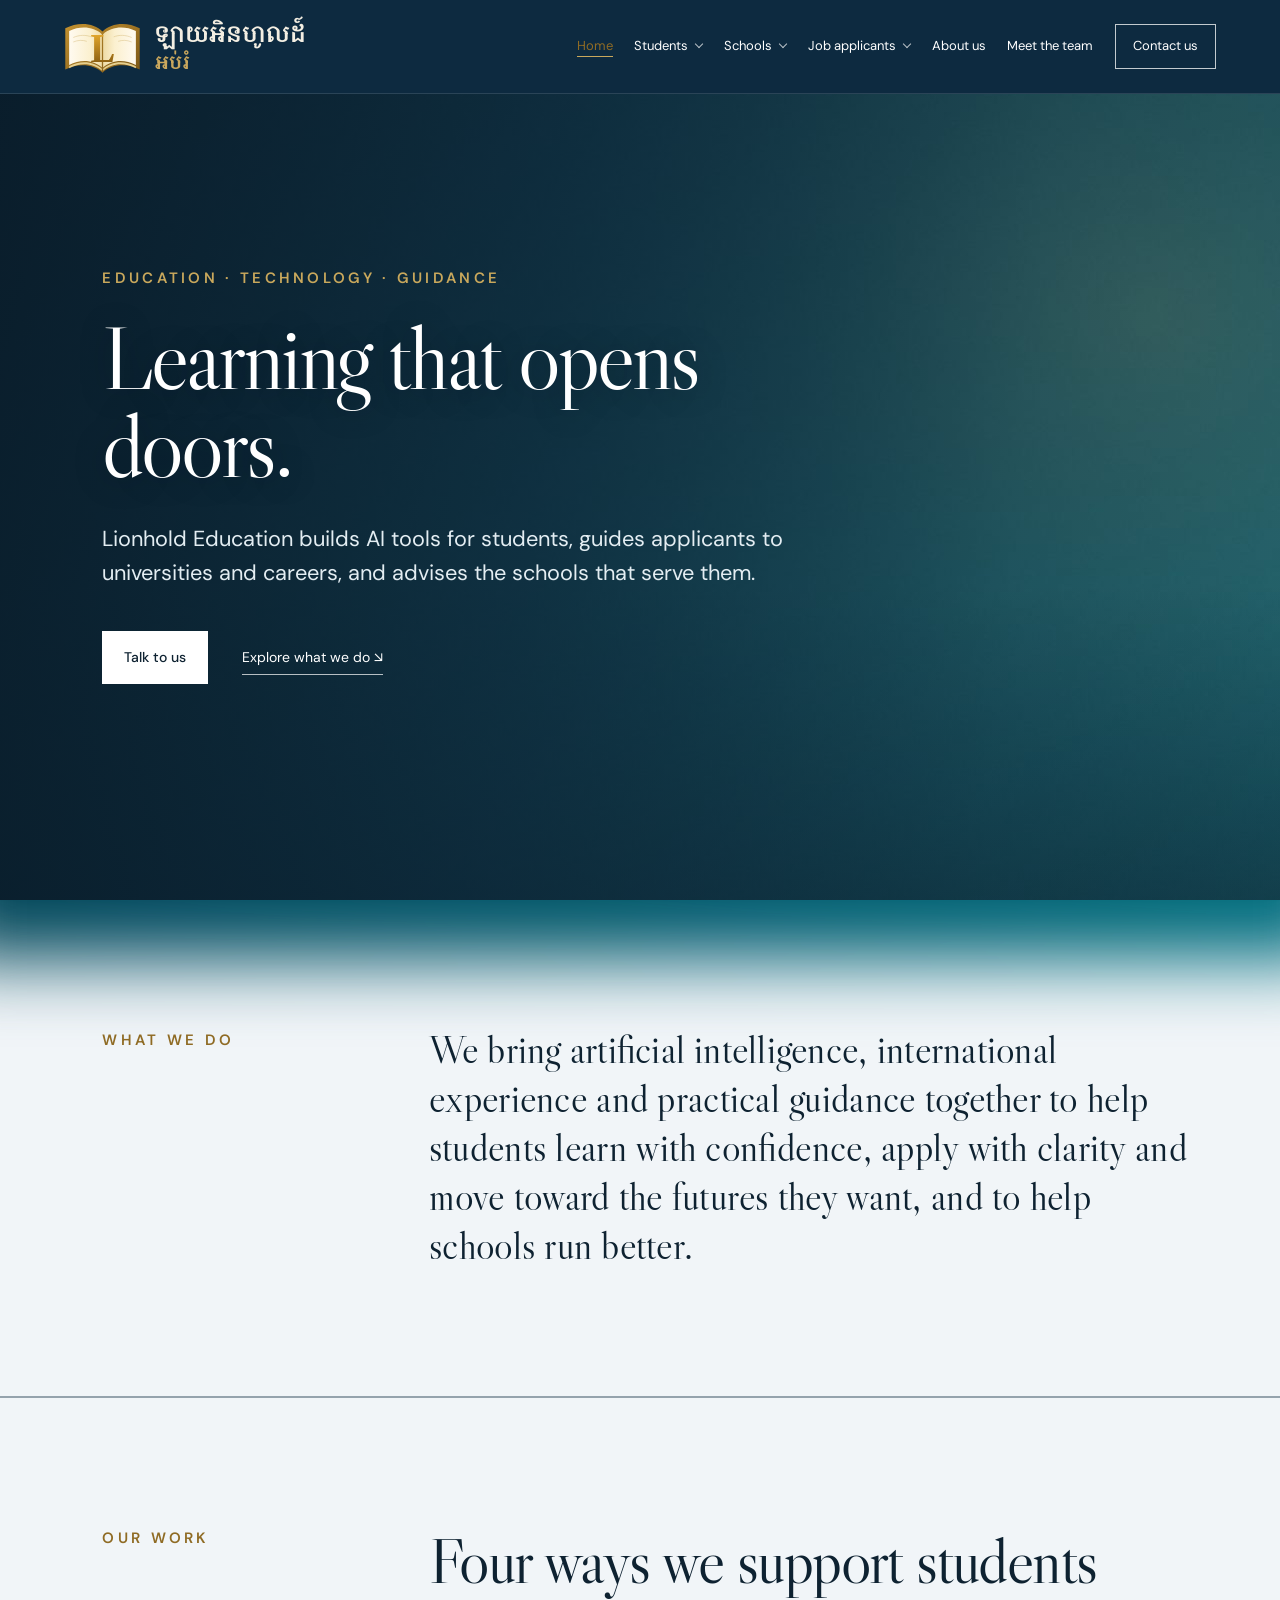
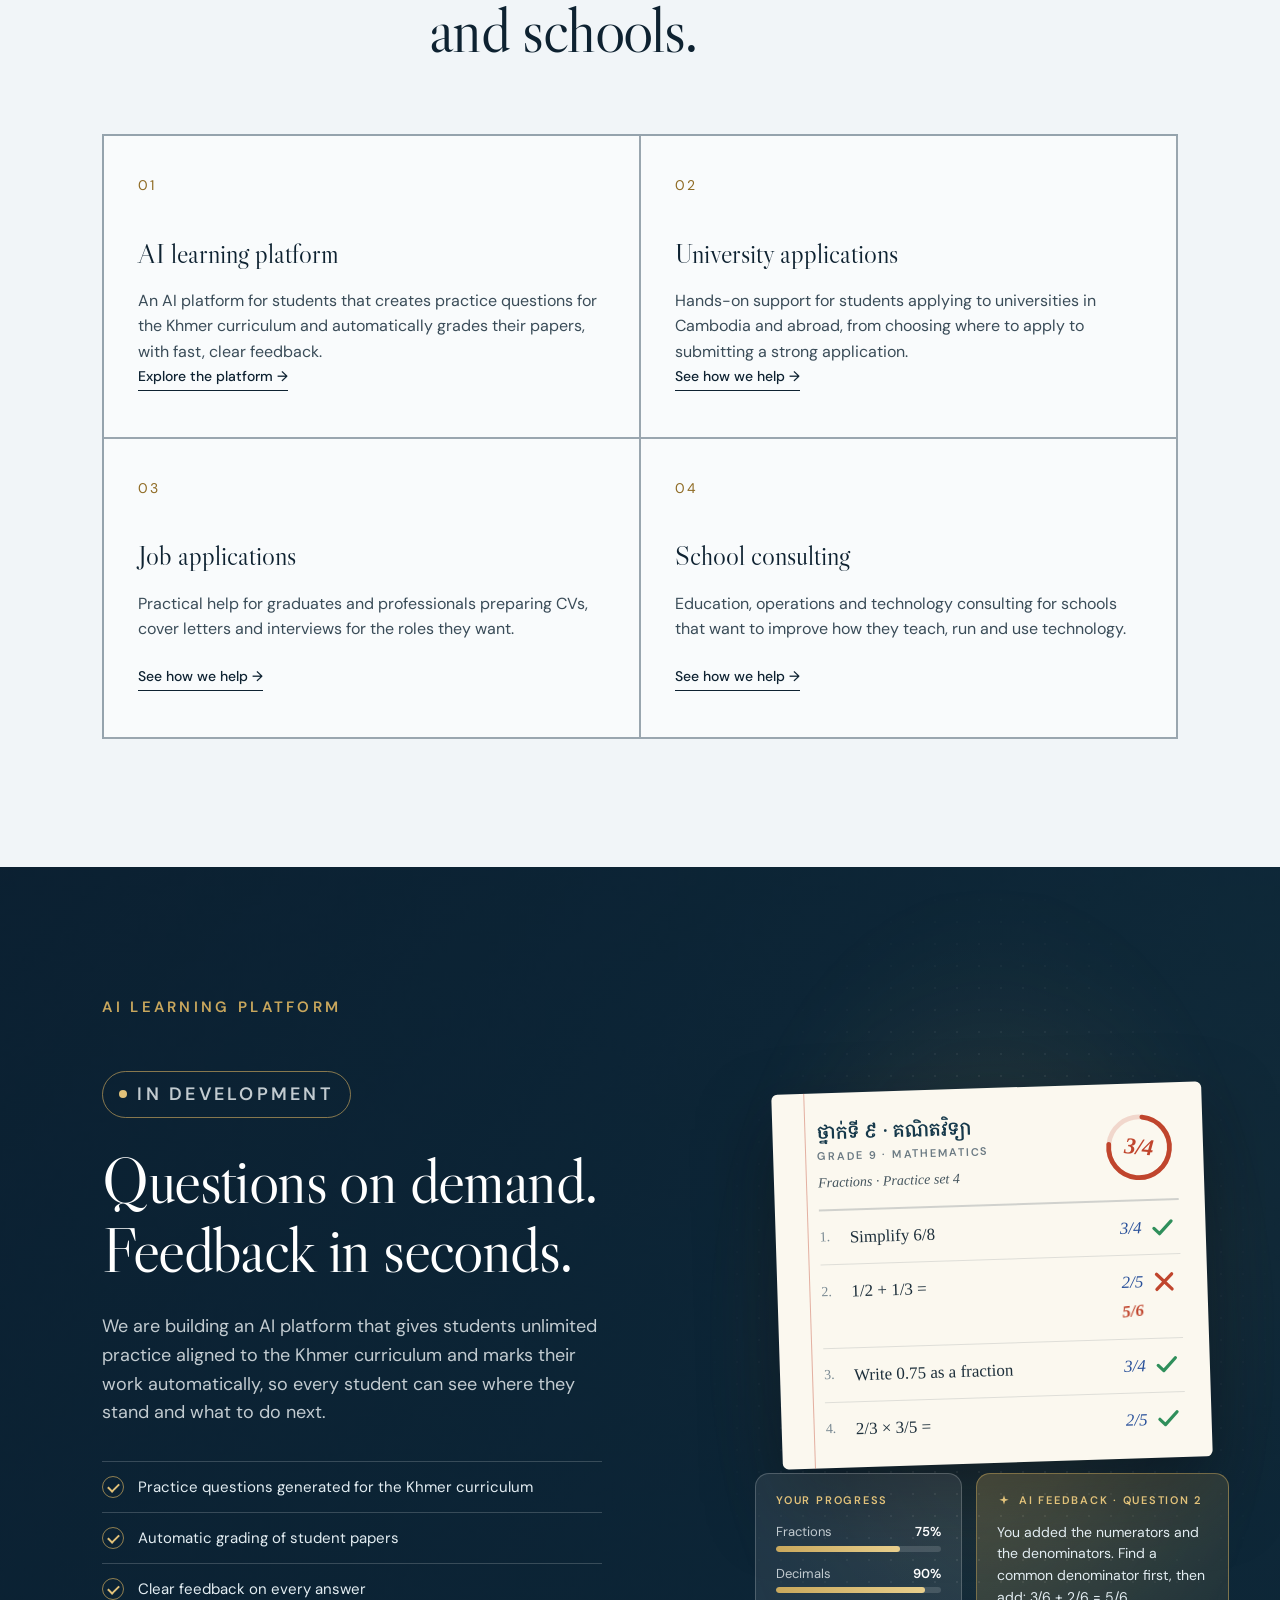
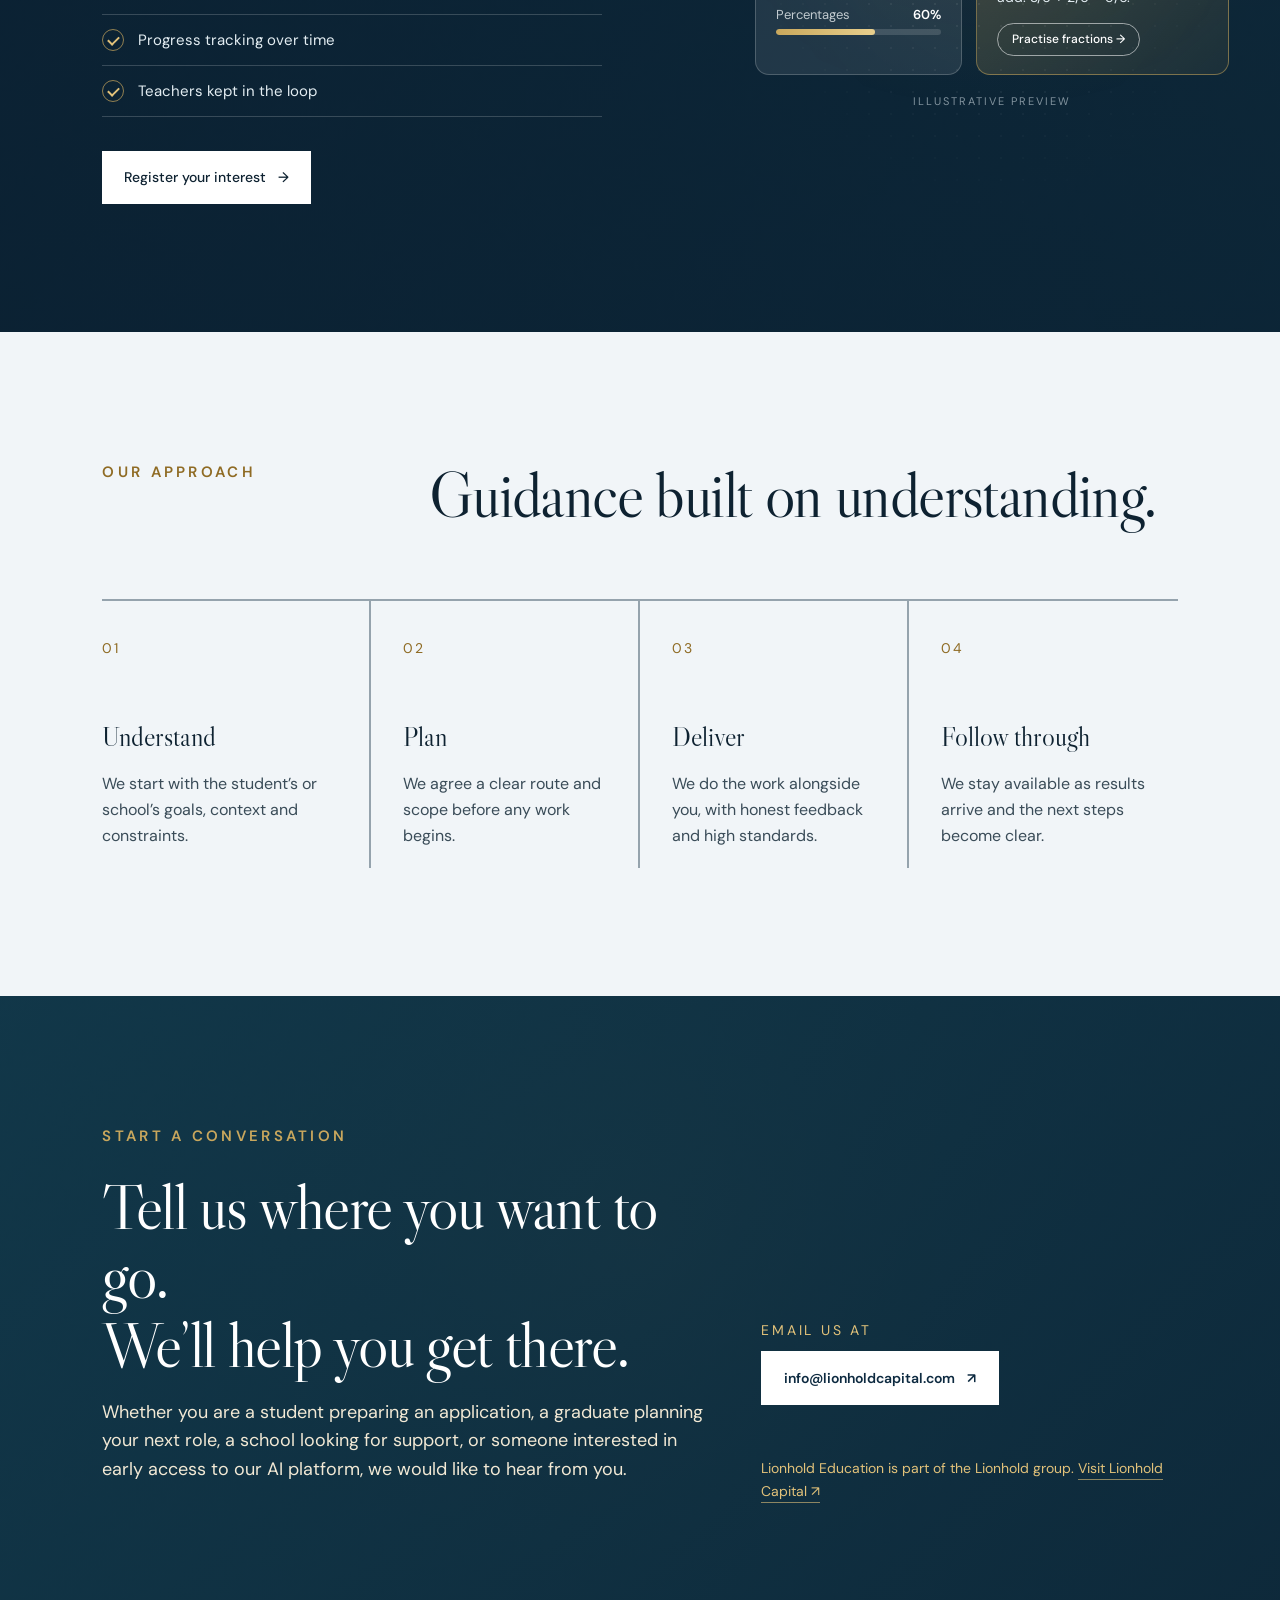
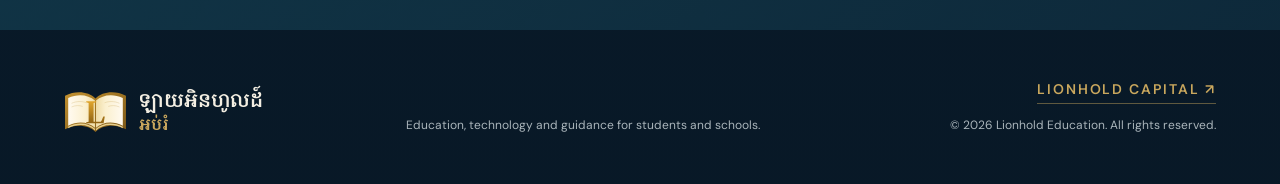
==== commit bc161352: "Khmer book logo, dropdown nav, new AI platform preview, team bio order - Logo: L on an open book wit" ====
--- a/index.html
+++ b/index.html
@@ -5,27 +5,49 @@
   <meta name="viewport" content="width=device-width, initial-scale=1">
   <meta name="description" content="Lionhold Education builds AI tools for students, helps applicants with university and job applications, and provides education, operations and technology consulting for schools.">
   <meta name="theme-color" content="#eaf0f3">
-  <link rel="icon" href="assets/favicon.ico?v=4" sizes="16x16 32x32 48x48">
-  <link rel="icon" href="assets/lionhold-favicon.png?v=4" type="image/png" sizes="256x256">
-  <link rel="apple-touch-icon" href="assets/apple-touch-icon.png?v=4">
+  <link rel="icon" href="assets/favicon.svg?v=5" type="image/svg+xml">
+  <link rel="icon" href="assets/favicon.ico?v=5" sizes="16x16 32x32 48x48">
+  <link rel="icon" href="assets/lionhold-favicon.png?v=5" type="image/png" sizes="256x256">
+  <link rel="apple-touch-icon" href="assets/apple-touch-icon.png?v=5">
   <title>Lionhold Education | Learning that opens doors.</title>
   <link rel="preconnect" href="https://fonts.googleapis.com">
   <link rel="preconnect" href="https://fonts.gstatic.com" crossorigin>
-  <link href="https://fonts.googleapis.com/css2?family=DM+Sans:wght@400;500;600&family=Libre+Caslon+Display&display=swap" rel="stylesheet">
-  <link rel="stylesheet" href="styles.css?v=1">
-  <link rel="stylesheet" href="education.css?v=1">
+  <link href="https://fonts.googleapis.com/css2?family=DM+Sans:wght@400;500;600&family=Libre+Caslon+Display&family=Noto+Serif+Khmer:wght@500;600&display=swap" rel="stylesheet">
+  <link rel="stylesheet" href="styles.css?v=2">
+  <link rel="stylesheet" href="education.css?v=2">
 </head>
 <body class="tinted" style="--photo:url(assets/hero-poster.jpg);--band1:url(assets/hero-poster.jpg);--band2:url(assets/band-2.jpg);--foot:none">
   <header class="site-header" id="top">
     <a class="brand" href="#top" aria-label="Lionhold Education home">
-      <img class="brand-emblem" src="assets/lionhold-emblem.png" alt="" width="256" height="256">
-      <span class="brand-text"><strong>Lionhold</strong><em>Education</em></span>
+      <img class="brand-emblem" src="assets/lionhold-book-emblem.svg?v=2" alt="" width="240" height="168">
+      <span class="brand-text" lang="km"><strong>ឡាយអិនហូលដ៍</strong><em>អប់រំ</em></span>
     </a>
     <button class="menu-toggle" type="button" aria-expanded="false" aria-controls="nav">Menu</button>
     <nav id="nav" aria-label="Main navigation">
       <a href="index.html" aria-current="page">Home</a>
-      <a href="platform.html">AI platform</a>
-      <a href="services.html">Services</a>
+      <div class="nav-item has-dropdown">
+        <a class="nav-trigger" href="platform.html">Students</a>
+        <div class="dropdown">
+          <a href="platform.html">AI platform</a>
+          <a href="services.html#university">University application support</a>
+        </div>
+      </div>
+      <div class="nav-item has-dropdown">
+        <a class="nav-trigger" href="services.html#schools">Schools</a>
+        <div class="dropdown">
+          <a href="services.html#education-consulting">Education consulting</a>
+          <a href="services.html#operations-consulting">Operations consulting</a>
+          <a href="services.html#technology-consulting">Technology consulting</a>
+        </div>
+      </div>
+      <div class="nav-item has-dropdown">
+        <a class="nav-trigger" href="services.html#jobs">Job applicants</a>
+        <div class="dropdown">
+          <a href="services.html#cvs">CVs and cover letters</a>
+          <a href="services.html#interviews">Interview preparation</a>
+          <a href="services.html#job-search">Job search strategy</a>
+        </div>
+      </div>
       <a href="about.html">About us</a>
       <a href="team.html">Meet the team</a>
       <a class="nav-cta" href="index.html#contact">Contact us</a>
@@ -68,24 +90,57 @@
       </div>
     </section>
 
-    <section class="technology" id="technology" aria-labelledby="technology-title">
+    <section class="technology ai-preview" id="technology" aria-labelledby="technology-title">
       <div class="tech-copy section-pad reveal">
         <p class="section-kicker light">AI learning platform</p>
         <p class="status-pill">In development</p>
         <h2 id="technology-title">Questions on demand.<br>Feedback in seconds.</h2>
         <p>We are building an AI platform that gives students unlimited practice aligned to the Khmer curriculum and marks their work automatically, so every student can see where they stand and what to do next.</p>
-        <ul>
-          <li>Practice questions generated for the Khmer curriculum</li>
-          <li>Automatic grading of student papers</li>
-          <li>Clear feedback on every answer</li>
-          <li>Progress tracking over time</li>
-          <li>Teachers kept in the loop</li>
+        <ul class="ai-points">
+          <li><span class="ai-tick" aria-hidden="true"></span>Practice questions generated for the Khmer curriculum</li>
+          <li><span class="ai-tick" aria-hidden="true"></span>Automatic grading of student papers</li>
+          <li><span class="ai-tick" aria-hidden="true"></span>Clear feedback on every answer</li>
+          <li><span class="ai-tick" aria-hidden="true"></span>Progress tracking over time</li>
+          <li><span class="ai-tick" aria-hidden="true"></span>Teachers kept in the loop</li>
         </ul>
         <a class="button button-primary" href="#contact">Register your interest <span aria-hidden="true">→</span></a>
       </div>
-      <div class="tech-visual" aria-hidden="true">
-        <div class="orbit orbit-one"></div><div class="orbit orbit-two"></div>
-        <div class="tech-center"><span>Practice</span><strong>Intelligence</strong><small>Khmer curriculum</small></div>
+
+      <div class="preview-stage reveal" role="img" aria-label="Illustrative preview: a student's maths paper marked automatically, with a score, feedback on the wrong answer and progress by topic.">
+        <div class="paper">
+          <div class="paper-head">
+            <div>
+              <p class="paper-km" lang="km">ថ្នាក់ទី ៩ · គណិតវិទ្យា</p>
+              <p class="paper-en">Grade 9 · Mathematics</p>
+              <p class="paper-set">Fractions · Practice set 4</p>
+            </div>
+            <div class="score-stamp">
+              <svg viewBox="0 0 80 80" aria-hidden="true"><circle class="ring-track" cx="40" cy="40" r="32"/><circle class="ring-fill" cx="40" cy="40" r="32"/></svg>
+              <span>3/4</span>
+            </div>
+          </div>
+          <ol class="paper-qs">
+            <li><span class="q-text">Simplify 6/8</span><span class="q-ans">3/4</span><svg class="mark tick" viewBox="0 0 24 24" aria-hidden="true"><path pathLength="40" d="M4 12.5l5 5L20 6"/></svg></li>
+            <li class="wrong"><span class="q-text">1/2 + 1/3 =</span><span class="q-ans">2/5</span><svg class="mark cross" viewBox="0 0 24 24" aria-hidden="true"><path pathLength="40" d="M5 5l14 14M19 5L5 19"/></svg><span class="q-fix">5/6</span></li>
+            <li><span class="q-text">Write 0.75 as a fraction</span><span class="q-ans">3/4</span><svg class="mark tick" viewBox="0 0 24 24" aria-hidden="true"><path pathLength="40" d="M4 12.5l5 5L20 6"/></svg></li>
+            <li><span class="q-text">2/3 × 3/5 =</span><span class="q-ans">2/5</span><svg class="mark tick" viewBox="0 0 24 24" aria-hidden="true"><path pathLength="40" d="M4 12.5l5 5L20 6"/></svg></li>
+          </ol>
+        </div>
+
+        <div class="preview-cards">
+          <div class="progress-card">
+            <p class="card-label">Your progress</p>
+            <div class="topic" style="--w:75%"><span>Fractions</span><b>75%</b><i></i></div>
+            <div class="topic" style="--w:90%"><span>Decimals</span><b>90%</b><i></i></div>
+            <div class="topic" style="--w:60%"><span>Percentages</span><b>60%</b><i></i></div>
+          </div>
+          <div class="feedback-card">
+            <p class="card-label"><svg viewBox="0 0 24 24" aria-hidden="true"><path d="M12 2l1.9 6.1L20 10l-6.1 1.9L12 18l-1.9-6.1L4 10l6.1-1.9z"/></svg>AI feedback · Question 2</p>
+            <p>You added the numerators and the denominators. Find a common denominator first, then add: 3/6 + 2/6 = 5/6.</p>
+            <span class="chip">Practise fractions →</span>
+          </div>
+        </div>
+        <p class="preview-note">Illustrative preview</p>
       </div>
     </section>
 
@@ -113,13 +168,13 @@
   </main>
 
   <footer>
-    <div class="footer-brand">
-      <img class="brand-emblem" src="assets/lionhold-emblem.png" alt="" width="256" height="256">
-      <span class="brand-text"><strong>Lionhold</strong><em>Education</em></span>
+    <div class="footer-brand" lang="km">
+      <img class="brand-emblem" src="assets/lionhold-book-emblem.svg?v=2" alt="" width="240" height="168">
+      <span class="brand-text"><strong>ឡាយអិនហូលដ៍</strong><em>អប់រំ</em></span>
     </div>
     <p>Education, technology and guidance for students and schools.</p>
     <div class="footer-meta"><a class="footer-linkedin" href="https://lionholdcapital.com" target="_blank" rel="noopener noreferrer" aria-label="Lionhold Capital, part of the Lionhold group">Lionhold Capital <span aria-hidden="true">↗</span></a><p>© <span id="year"></span> Lionhold Education. All rights reserved.</p></div>
   </footer>
-  <script src="script.js?v=1"></script>
+  <script src="script.js?v=2"></script>
 </body>
 </html>
--- a/education.css
+++ b/education.css
@@ -1,21 +1,40 @@
 /* Lionhold Education — additions on top of the shared Lionhold design in styles.css */
 
-/* ---- Brand lockup: group emblem + text (replaces the image lockup that says "Capital") ---- */
+/* ---- Brand lockup: book emblem (an L on an open book) + the name written in Khmer ---- */
 .brand{gap:14px}
-.brand-emblem{display:block;width:58px;height:58px;flex:0 0 auto}
-.brand-text{display:flex;flex-direction:column;justify-content:center;line-height:1}
-.brand-text strong{display:block;font-family:var(--serif);font-weight:400;font-size:23px;line-height:1;letter-spacing:.16em;text-transform:uppercase;color:#f3eee2}
-.brand-text em{display:block;font-style:normal;font-family:var(--serif);font-size:15px;line-height:1;letter-spacing:.42em;text-transform:uppercase;color:#c9a75d;margin-top:7px}
+.brand-emblem{display:block;width:auto;height:54px;flex:0 0 auto}
+.brand-text,.footer-brand .brand-text{display:flex;flex-direction:column;justify-content:center;margin:0;font-size:inherit;letter-spacing:0;text-transform:none}
+.brand-text strong,.brand-text em{display:block;font-family:"Noto Serif Khmer","Khmer OS System","Leelawadee UI","Khmer UI",serif;font-style:normal;font-weight:600;letter-spacing:0;text-transform:none;white-space:nowrap}
+.brand-text strong{font-size:23px;line-height:1.4;color:#f3eee2}
+.brand-text em{font-size:19px;line-height:1.4;color:#c9a75d}
 .footer-brand{display:flex;align-items:center;gap:12px}
-.footer-brand .brand-emblem{width:46px;height:46px}
-.footer-brand .brand-text strong{font-size:19px;color:#f3eee2}
-.footer-brand .brand-text em{font-size:12px;margin-top:6px}
+.footer-brand .brand-emblem{width:auto;height:44px}
+.footer-brand .brand-text strong{font-size:19px}
+.footer-brand .brand-text em{font-size:16px}
 @media(max-width:560px){
   .brand{gap:10px}
-  .brand-emblem{width:46px;height:46px}
-  .brand-text strong{font-size:18px}
-  .brand-text em{font-size:12px;letter-spacing:.34em;margin-top:6px}
+  .brand-emblem{width:auto;height:44px}
+  .brand-text strong{font-size:19px}
+  .brand-text em{font-size:16px}
 }
+
+/* ---- Top navigation dropdowns (Students, Schools, Job applicants) ---- */
+.nav-item{position:relative;display:flex;align-items:center;height:94px}
+.nav-trigger:after{content:"";display:inline-block;width:5px;height:5px;margin:0 0 3px 8px;border:solid currentColor;border-width:0 1.5px 1.5px 0;transform:rotate(45deg);opacity:.7;transition:transform .25s ease,opacity .25s ease}
+.has-dropdown:hover .nav-trigger:after,.has-dropdown:focus-within .nav-trigger:after{transform:rotate(225deg) translate(-1px,-1px);opacity:1}
+.dropdown{position:absolute;top:100%;left:-20px;min-width:280px;padding:12px 0;background:#0d2a40;border:1px solid rgba(255,255,255,.14);border-top:2px solid #c9a85c;box-shadow:0 26px 50px rgba(2,10,18,.45);opacity:0;visibility:hidden;transform:translateY(8px);transition:opacity .22s ease,transform .22s ease,visibility 0s linear .22s;z-index:30}
+.has-dropdown:hover .dropdown,.has-dropdown:focus-within .dropdown{opacity:1;visibility:visible;transform:none;transition-delay:0s}
+.site-header nav .dropdown a{display:block;padding:11px 26px;font-size:14px;color:#e3edf2;border-bottom:0;white-space:nowrap}
+.site-header nav .dropdown a:hover{background:rgba(255,255,255,.07);color:#fff}
+.site-header nav .dropdown a:focus-visible{outline:2px solid #c9a85c;outline-offset:-2px}
+@media(prefers-reduced-motion:reduce){.dropdown{transition:none;transform:none}.nav-trigger:after{transition:none}}
+@media(max-width:1120px){
+  .nav-item{display:block;height:auto}
+  .nav-trigger:after{display:none}
+  .dropdown{position:static;min-width:0;padding:2px 0 8px 14px;background:none;border:0;box-shadow:none;opacity:1;visibility:visible;transform:none;transition:none}
+  .site-header nav .dropdown a{padding:8px 0;color:#b9c6ce;white-space:normal}
+}
+@media(max-width:560px){.nav-item{height:auto}}
 
 /* ---- Small components ---- */
 .card-link{display:inline-block;margin-top:24px;font-size:14px;font-weight:500;color:var(--navy);border-bottom:1px solid currentColor;padding-bottom:3px}
@@ -43,3 +62,78 @@
 
 /* Anchor targets sit below the fixed header */
 [id="university"],[id="jobs"],[id="schools"],[id="how"],[id="contact"],[id="technology"]{scroll-margin-top:100px}
+.capability-card[id]{scroll-margin-top:120px}
+
+/* ---- Home: AI platform section with an illustrative product preview ---- */
+.tech-copy .ai-points{display:grid;grid-template-columns:1fr;gap:0;list-style:none;margin:34px 0 0;padding:0}
+.tech-copy .ai-points li{display:flex;align-items:center;gap:14px;padding:13px 0;border-top:1px solid rgba(255,255,255,.18);font-size:15px;color:#e3edf2}
+.tech-copy .ai-points li:last-child{border-bottom:1px solid rgba(255,255,255,.18)}
+.ai-tick{position:relative;flex:0 0 auto;width:22px;height:22px;border:1px solid rgba(201,167,93,.7);border-radius:50%}
+.ai-tick:after{content:"";position:absolute;left:7px;top:3.5px;width:5px;height:9px;border:solid #e2c27a;border-width:0 2px 2px 0;transform:rotate(45deg)}
+
+.preview-stage{position:relative;isolation:isolate;display:flex;flex-direction:column;align-items:center;justify-content:center;padding:clamp(56px,7vw,96px) clamp(20px,4vw,64px)}
+.preview-stage:before{content:"";position:absolute;inset:0;z-index:-1;background:radial-gradient(circle at 50% 38%,rgba(201,167,93,.2),transparent 62%),radial-gradient(rgba(255,255,255,.1) 1px,transparent 1.5px) 0 0/22px 22px;-webkit-mask-image:radial-gradient(ellipse closest-side at 50% 45%,#000 35%,transparent 100%);mask-image:radial-gradient(ellipse closest-side at 50% 45%,#000 35%,transparent 100%)}
+
+.paper{position:relative;width:min(430px,100%);padding:26px 26px 12px 44px;background:#fbf8ef;color:#1d2f3b;border-radius:6px;transform:rotate(-1.8deg);box-shadow:0 34px 70px rgba(2,10,18,.5)}
+.paper:before{content:"";position:absolute;left:32px;top:0;bottom:0;width:1px;background:rgba(192,69,45,.4)}
+.paper-head{display:flex;justify-content:space-between;align-items:flex-start;gap:16px;padding-bottom:14px;border-bottom:2px solid rgba(16,35,50,.18)}
+.paper-head p{margin:0}
+.paper-km{font-family:"Noto Serif Khmer","Khmer OS System","Leelawadee UI",serif;font-size:18px;font-weight:600;line-height:1.5;color:#16394b}
+.paper-en{margin-top:2px!important;font-size:11px;font-weight:600;letter-spacing:.16em;text-transform:uppercase;color:#6b7a83}
+.paper-set{margin-top:6px!important;font-family:Georgia,"Times New Roman",serif;font-style:italic;font-size:14px;color:#44545d}
+.score-stamp{position:relative;flex:0 0 auto;width:76px;height:76px;transform:rotate(7deg)}
+.score-stamp svg{display:block;width:100%;height:100%;transform:rotate(-90deg)}
+.ring-track,.ring-fill{fill:none;stroke-width:5}
+.ring-track{stroke:rgba(192,69,45,.18)}
+.ring-fill{stroke:#c0452d;stroke-linecap:round;stroke-dasharray:201.06;stroke-dashoffset:201.06}
+.score-stamp span{position:absolute;inset:0;display:grid;place-items:center;font-family:Georgia,"Times New Roman",serif;font-style:italic;font-weight:700;font-size:23px;color:#c0452d}
+
+.paper-qs{counter-reset:q;list-style:none;margin:0;padding:0}
+.paper-qs li{counter-increment:q;display:grid;grid-template-columns:22px 1fr auto 30px;align-items:center;gap:8px;padding:13px 0;border-bottom:1px solid rgba(16,35,50,.12);font-family:Georgia,"Times New Roman",serif;font-size:17px;color:#1d2f3b}
+.paper-qs li:last-child{border-bottom:0}
+.paper-qs li:before{content:counter(q) ".";font-size:14px;color:#7a8a93}
+.q-ans{font-style:italic;color:#28509a}
+.mark{width:26px;height:26px;overflow:visible;fill:none;stroke-width:3;stroke-linecap:round;stroke-linejoin:round}
+.mark path{stroke-dasharray:40;stroke-dashoffset:40}
+.tick{stroke:#2f8f5b}
+.cross{stroke:#c0452d}
+.q-fix{grid-column:3;grid-row:2;justify-self:end;margin-top:-6px;font-style:italic;font-weight:700;color:#c0452d;transform:rotate(-4deg);opacity:0}
+
+.preview-cards{position:relative;z-index:2;width:min(580px,100%);margin-top:10px;display:grid;grid-template-columns:.9fr 1.1fr;gap:14px;opacity:0;transform:translateY(14px)}
+.progress-card,.feedback-card{padding:18px 20px;border-radius:14px;color:#e3edf2;-webkit-backdrop-filter:blur(12px);backdrop-filter:blur(12px)}
+.progress-card{background:rgba(255,255,255,.09);border:1px solid rgba(255,255,255,.2)}
+.feedback-card{background:linear-gradient(140deg,rgba(201,167,93,.26),rgba(201,167,93,.08));border:1px solid rgba(201,167,93,.5)}
+.card-label{display:flex;align-items:center;gap:8px;margin:0 0 12px;font-size:11px;font-weight:600;letter-spacing:.16em;text-transform:uppercase;color:#e2c27a}
+.card-label svg{width:14px;height:14px;fill:#e2c27a}
+.feedback-card p:not(.card-label){margin:0 0 14px;font-size:14px;line-height:1.55}
+.chip{display:inline-block;padding:6px 14px;border:1px solid rgba(255,255,255,.55);border-radius:999px;font-size:12px;font-weight:500;color:#fff}
+.topic{display:grid;grid-template-columns:1fr auto;gap:3px 10px;margin-bottom:12px;font-size:13px}
+.topic:last-child{margin-bottom:0}
+.topic span{color:#c2cbd0}
+.topic b{font-weight:600;color:#fff}
+.topic i{position:relative;grid-column:1/-1;height:6px;overflow:hidden;border-radius:99px;background:rgba(255,255,255,.14)}
+.topic i:after{content:"";position:absolute;inset:0;width:0;border-radius:inherit;background:linear-gradient(90deg,#c9a85c,#e8cf8d);transition:width 1.1s cubic-bezier(.2,.8,.2,1) 2.7s}
+.preview-note{margin:18px 0 0;font-size:11px;letter-spacing:.18em;text-transform:uppercase;color:rgba(226,237,242,.55)}
+
+/* Sequence: marks are drawn question by question, then the cards, score and bars appear */
+.preview-stage.visible .mark path{animation:draw-mark .5s ease-out forwards}
+.preview-stage.visible .paper-qs li:nth-child(1) .mark path{animation-delay:.8s}
+.preview-stage.visible .paper-qs li:nth-child(2) .mark path{animation-delay:1.3s}
+.preview-stage.visible .paper-qs li:nth-child(3) .mark path{animation-delay:1.8s}
+.preview-stage.visible .paper-qs li:nth-child(4) .mark path{animation-delay:2.2s}
+.preview-stage.visible .q-fix{animation:fade-in .5s ease 1.7s forwards}
+.preview-stage.visible .preview-cards{animation:rise-in .7s ease 2.3s forwards}
+.preview-stage.visible .ring-fill{animation:fill-ring 1.1s ease-out 2.6s forwards}
+.preview-stage.visible .topic i:after{width:var(--w)}
+@keyframes draw-mark{to{stroke-dashoffset:0}}
+@keyframes fill-ring{to{stroke-dashoffset:50.27}}
+@keyframes fade-in{to{opacity:1}}
+@keyframes rise-in{to{opacity:1;transform:none}}
+@media(prefers-reduced-motion:reduce){
+  .mark path{stroke-dashoffset:0;animation:none!important}
+  .ring-fill{stroke-dashoffset:50.27;animation:none!important}
+  .q-fix,.preview-cards{opacity:1;transform:none;animation:none!important}
+  .topic i:after{width:var(--w);transition:none}
+}
+@media(max-width:900px){.paper{transform:rotate(-1deg)}}
+@media(max-width:560px){.preview-cards{grid-template-columns:1fr}.paper{padding-left:38px}.paper:before{left:26px}.paper-km{font-size:16px}.paper-qs li{font-size:16px}}
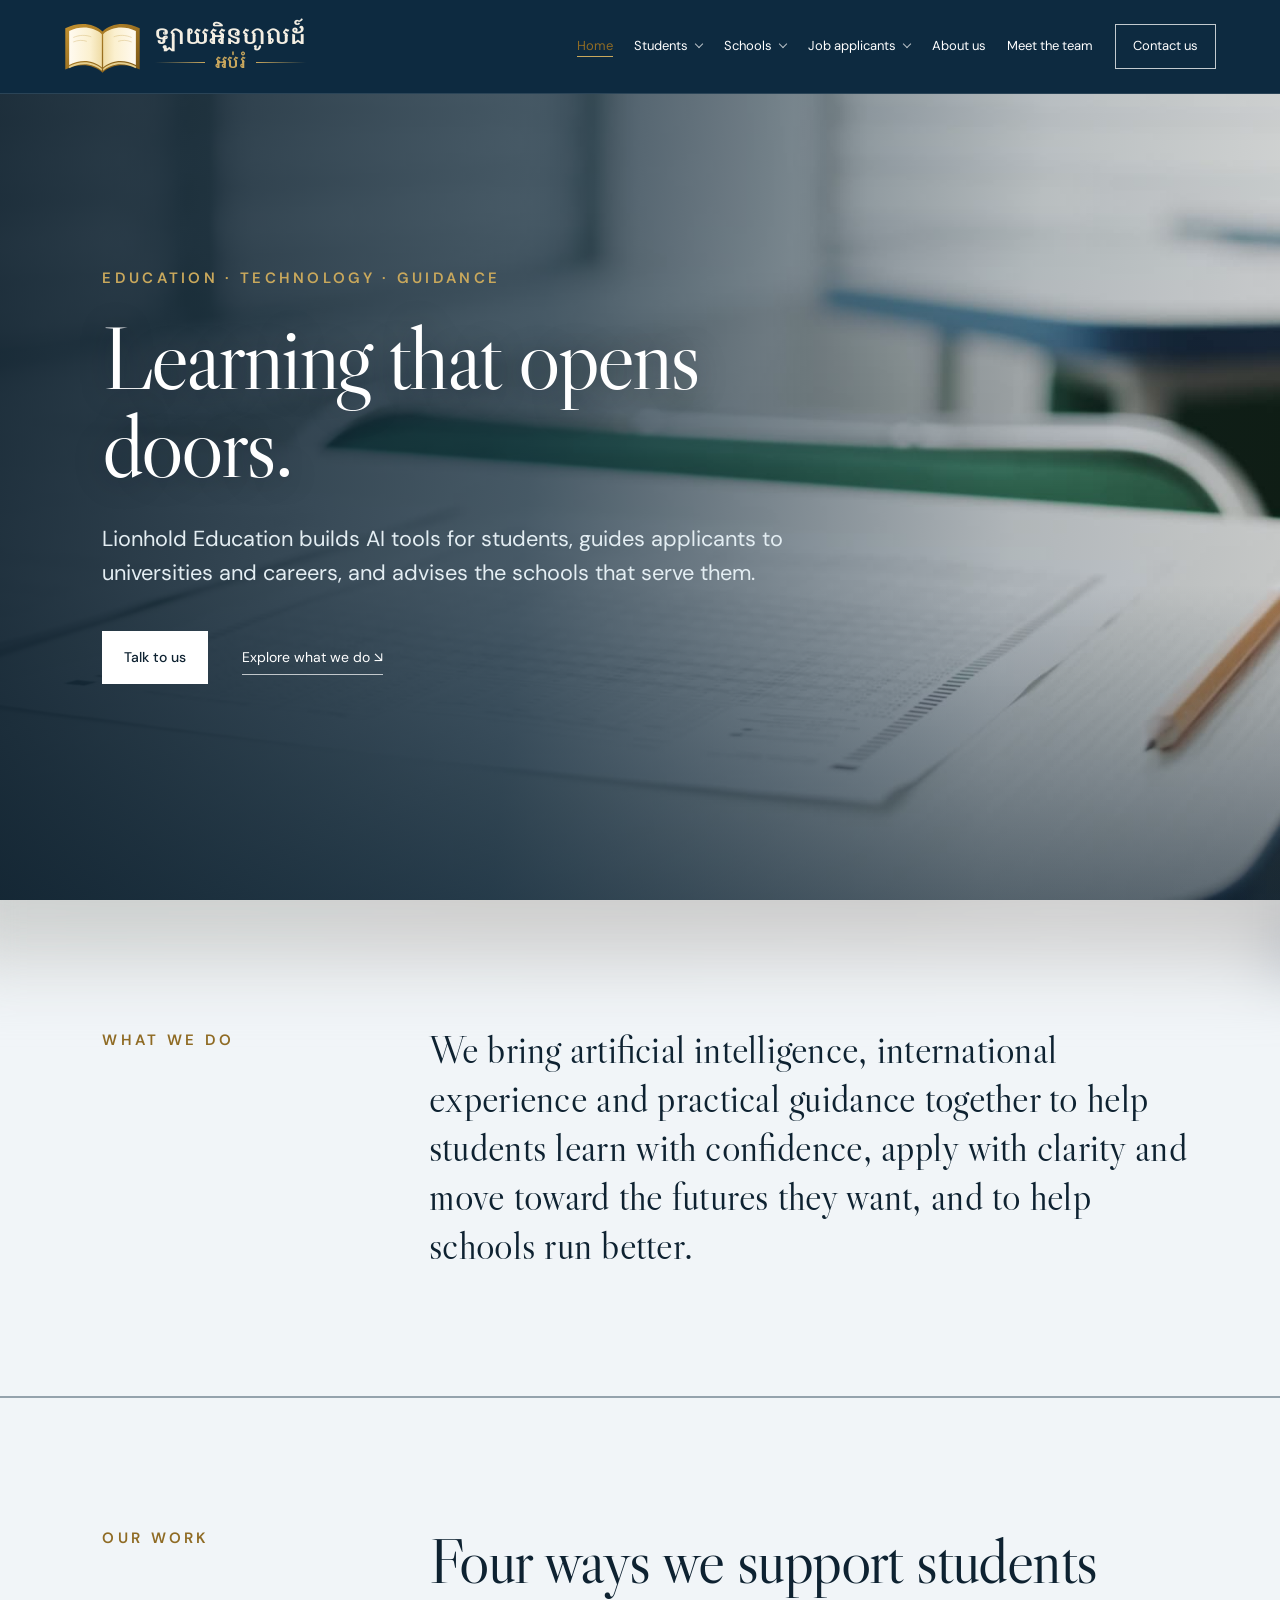
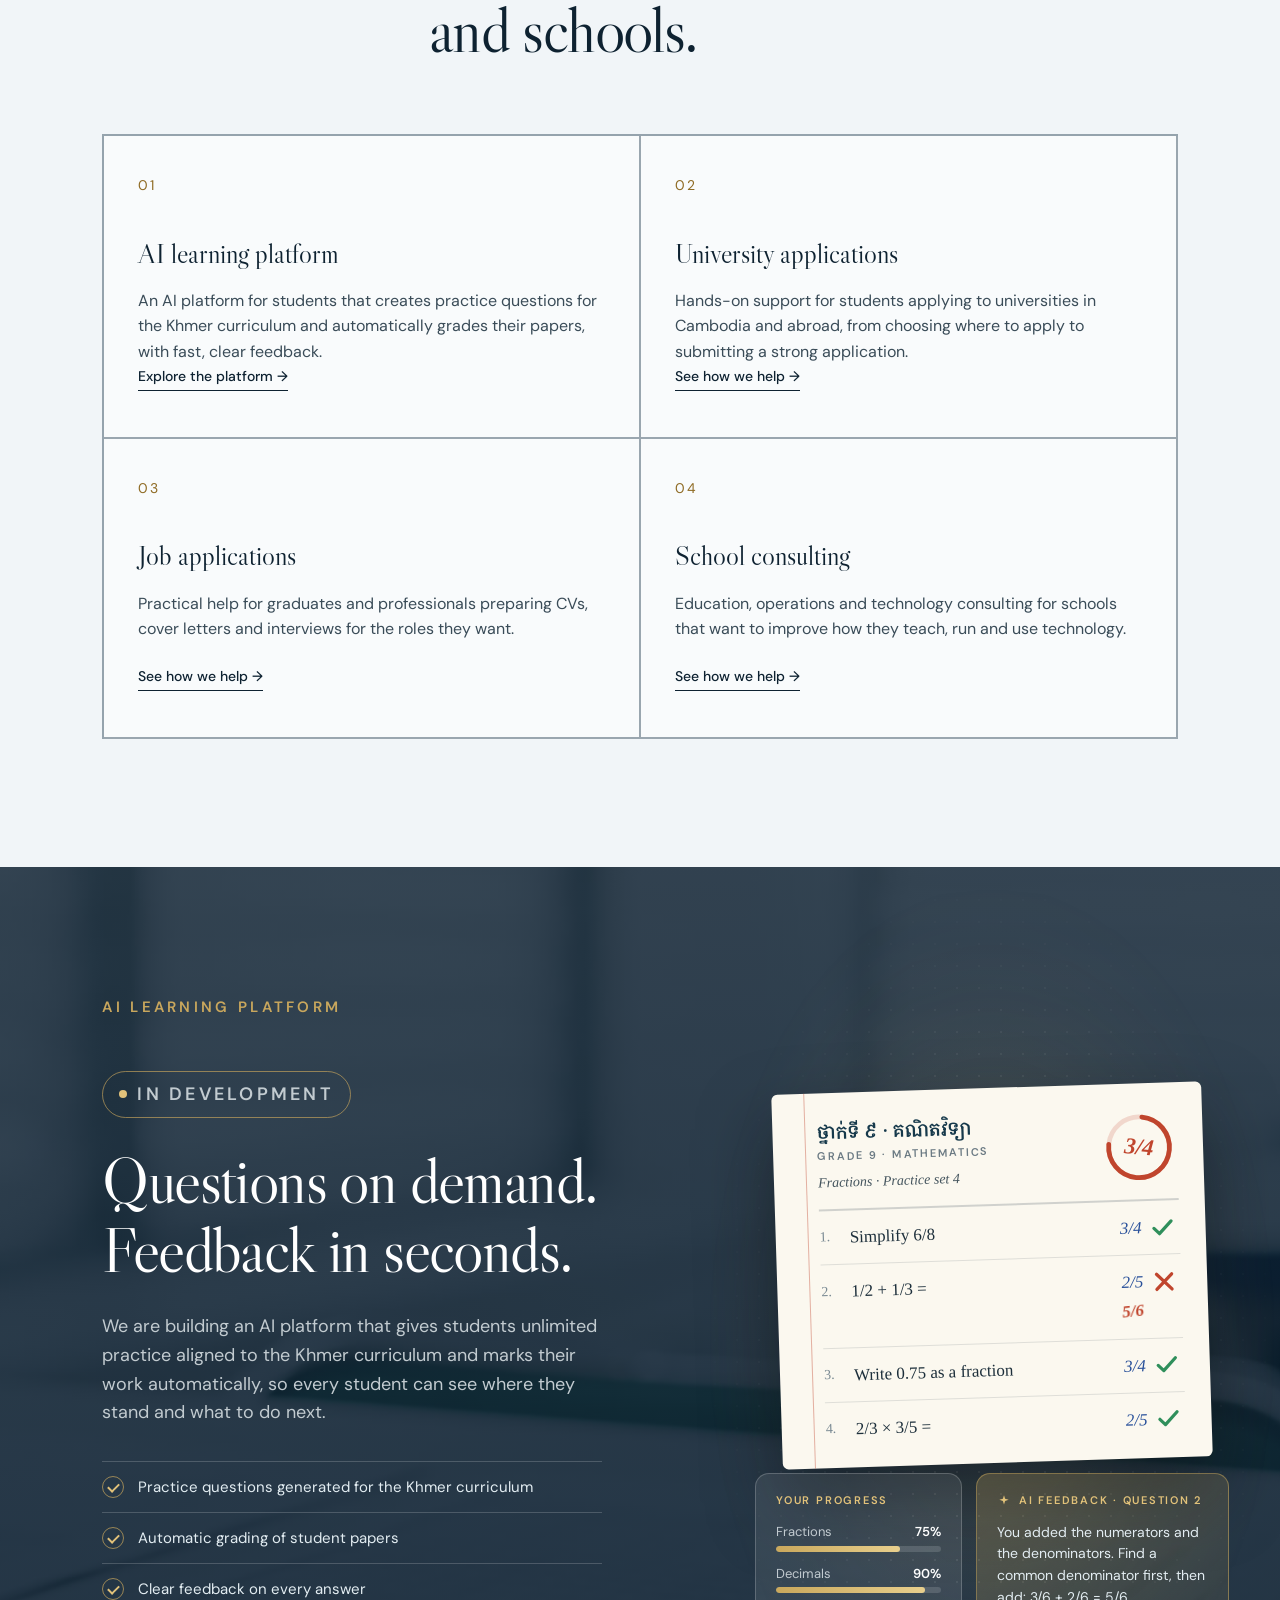
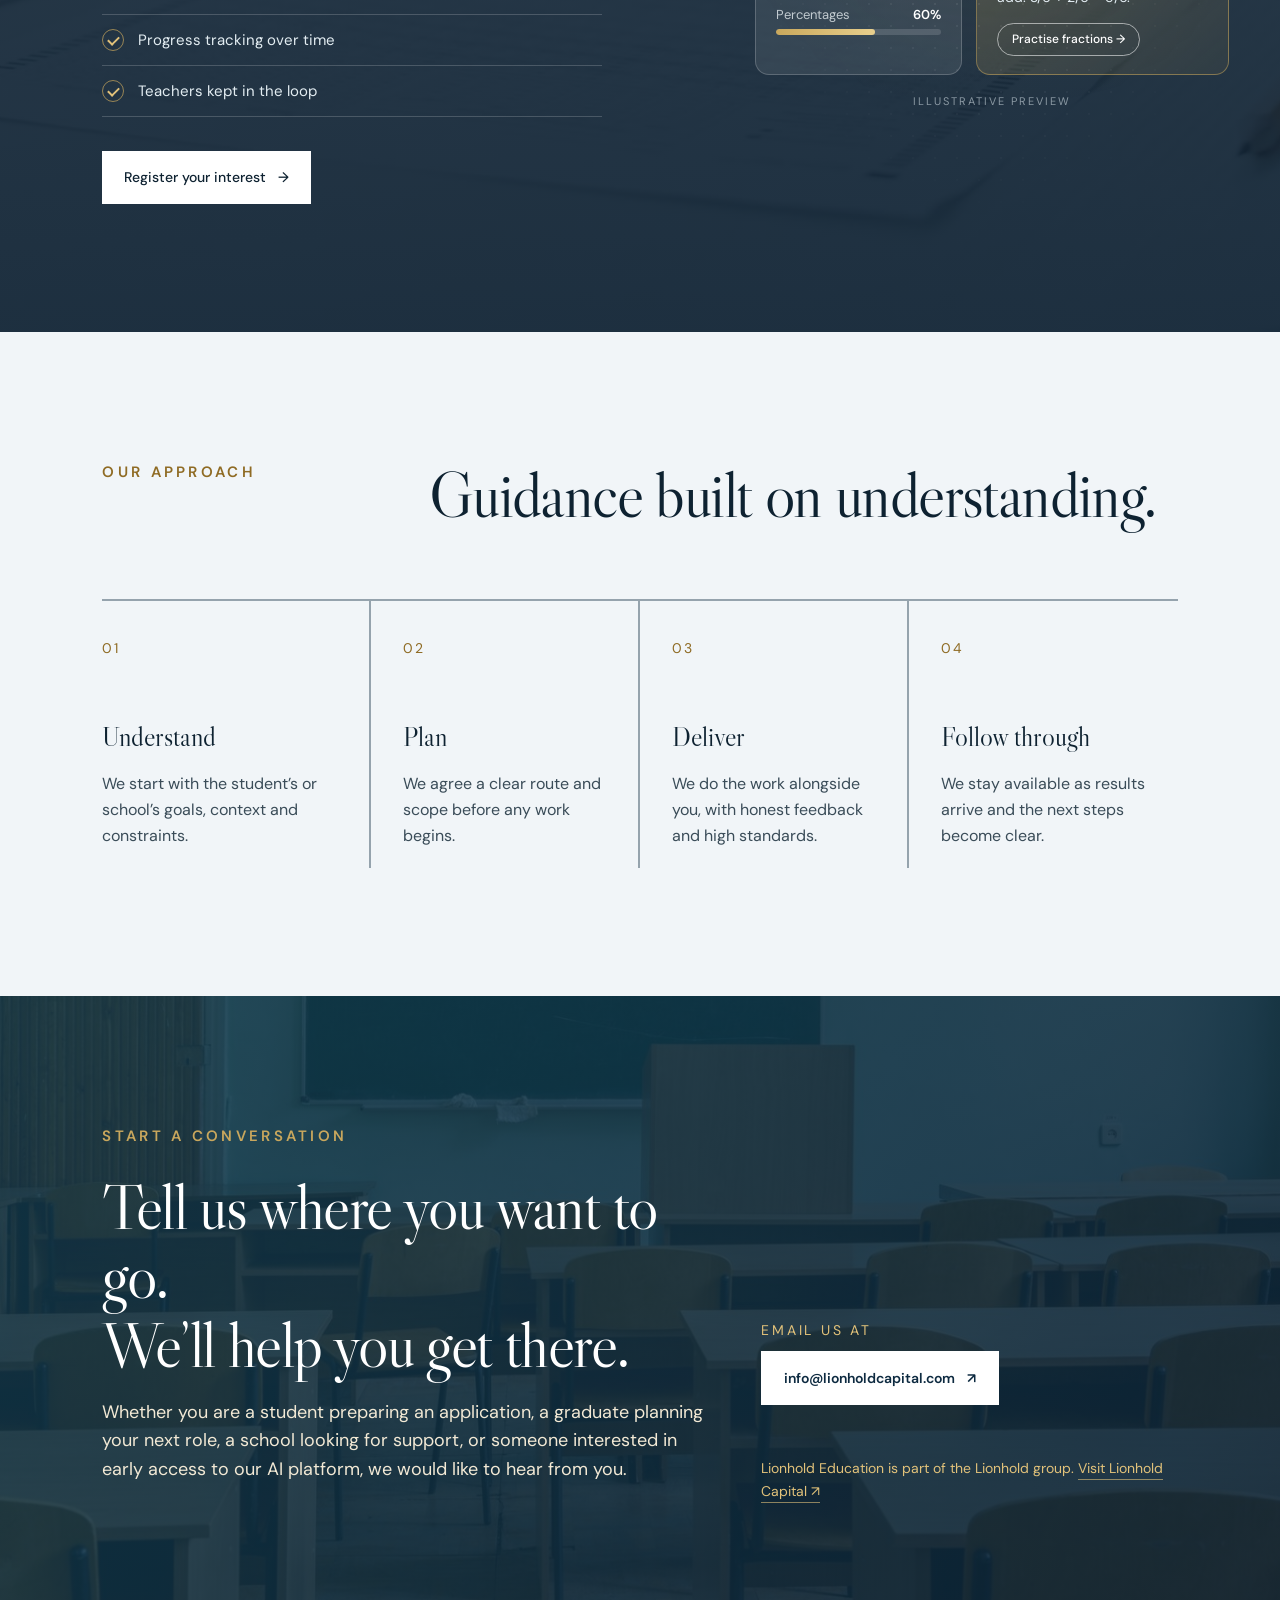
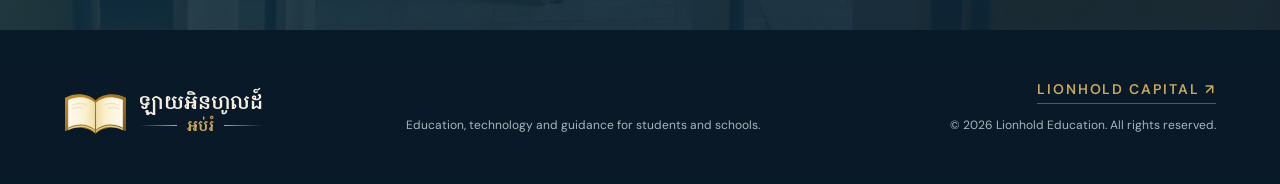
==== commit 21f31245: "Remove L from logo and balance the Khmer name lockup Co-Authored-By: Claude Sonnet 5.5 <noreply@anth" ====
--- a/index.html
+++ b/index.html
@@ -5,21 +5,21 @@
   <meta name="viewport" content="width=device-width, initial-scale=1">
   <meta name="description" content="Lionhold Education builds AI tools for students, helps applicants with university and job applications, and provides education, operations and technology consulting for schools.">
   <meta name="theme-color" content="#eaf0f3">
-  <link rel="icon" href="assets/favicon.svg?v=5" type="image/svg+xml">
-  <link rel="icon" href="assets/favicon.ico?v=5" sizes="16x16 32x32 48x48">
-  <link rel="icon" href="assets/lionhold-favicon.png?v=5" type="image/png" sizes="256x256">
-  <link rel="apple-touch-icon" href="assets/apple-touch-icon.png?v=5">
+  <link rel="icon" href="assets/favicon.svg?v=6" type="image/svg+xml">
+  <link rel="icon" href="assets/favicon.ico?v=6" sizes="16x16 32x32 48x48">
+  <link rel="icon" href="assets/lionhold-favicon.png?v=6" type="image/png" sizes="256x256">
+  <link rel="apple-touch-icon" href="assets/apple-touch-icon.png?v=6">
   <title>Lionhold Education | Learning that opens doors.</title>
   <link rel="preconnect" href="https://fonts.googleapis.com">
   <link rel="preconnect" href="https://fonts.gstatic.com" crossorigin>
   <link href="https://fonts.googleapis.com/css2?family=DM+Sans:wght@400;500;600&family=Libre+Caslon+Display&family=Noto+Serif+Khmer:wght@500;600&display=swap" rel="stylesheet">
   <link rel="stylesheet" href="styles.css?v=2">
-  <link rel="stylesheet" href="education.css?v=2">
+  <link rel="stylesheet" href="education.css?v=3">
 </head>
 <body class="tinted" style="--photo:url(assets/hero-poster.jpg);--band1:url(assets/hero-poster.jpg);--band2:url(assets/band-2.jpg);--foot:none">
   <header class="site-header" id="top">
     <a class="brand" href="#top" aria-label="Lionhold Education home">
-      <img class="brand-emblem" src="assets/lionhold-book-emblem.svg?v=2" alt="" width="240" height="168">
+      <img class="brand-emblem" src="assets/lionhold-book-emblem.svg?v=3" alt="" width="240" height="168">
       <span class="brand-text" lang="km"><strong>ឡាយអិនហូលដ៍</strong><em>អប់រំ</em></span>
     </a>
     <button class="menu-toggle" type="button" aria-expanded="false" aria-controls="nav">Menu</button>
@@ -169,7 +169,7 @@
 
   <footer>
     <div class="footer-brand" lang="km">
-      <img class="brand-emblem" src="assets/lionhold-book-emblem.svg?v=2" alt="" width="240" height="168">
+      <img class="brand-emblem" src="assets/lionhold-book-emblem.svg?v=3" alt="" width="240" height="168">
       <span class="brand-text"><strong>ឡាយអិនហូលដ៍</strong><em>អប់រំ</em></span>
     </div>
     <p>Education, technology and guidance for students and schools.</p>
--- a/education.css
+++ b/education.css
@@ -3,19 +3,22 @@
 /* ---- Brand lockup: book emblem (an L on an open book) + the name written in Khmer ---- */
 .brand{gap:14px}
 .brand-emblem{display:block;width:auto;height:54px;flex:0 0 auto}
-.brand-text,.footer-brand .brand-text{display:flex;flex-direction:column;justify-content:center;margin:0;font-size:inherit;letter-spacing:0;text-transform:none}
+.brand-text,.footer-brand .brand-text{display:flex;flex-direction:column;justify-content:center;align-items:stretch;margin:0;font-size:inherit;letter-spacing:0;text-transform:none}
 .brand-text strong,.brand-text em{display:block;font-family:"Noto Serif Khmer","Khmer OS System","Leelawadee UI","Khmer UI",serif;font-style:normal;font-weight:600;letter-spacing:0;text-transform:none;white-space:nowrap}
-.brand-text strong{font-size:23px;line-height:1.4;color:#f3eee2}
-.brand-text em{font-size:19px;line-height:1.4;color:#c9a75d}
+.brand-text strong{font-size:23px;line-height:1.35;color:#f3eee2;text-align:center}
+/* The short word sits centred under the long one, with thin gold rules filling the rest of the width so both lines are the same length */
+.brand-text em{display:flex;align-items:center;gap:10px;font-size:17px;line-height:1.3;color:#c9a75d}
+.brand-text em:before,.brand-text em:after{content:"";flex:1 1 0;height:1px;background:linear-gradient(90deg,transparent,#c9a75d)}
+.brand-text em:after{background:linear-gradient(270deg,transparent,#c9a75d)}
 .footer-brand{display:flex;align-items:center;gap:12px}
 .footer-brand .brand-emblem{width:auto;height:44px}
 .footer-brand .brand-text strong{font-size:19px}
-.footer-brand .brand-text em{font-size:16px}
+.footer-brand .brand-text em{font-size:15px}
 @media(max-width:560px){
   .brand{gap:10px}
   .brand-emblem{width:auto;height:44px}
   .brand-text strong{font-size:19px}
-  .brand-text em{font-size:16px}
+  .brand-text em{font-size:15px}
 }
 
 /* ---- Top navigation dropdowns (Students, Schools, Job applicants) ---- */
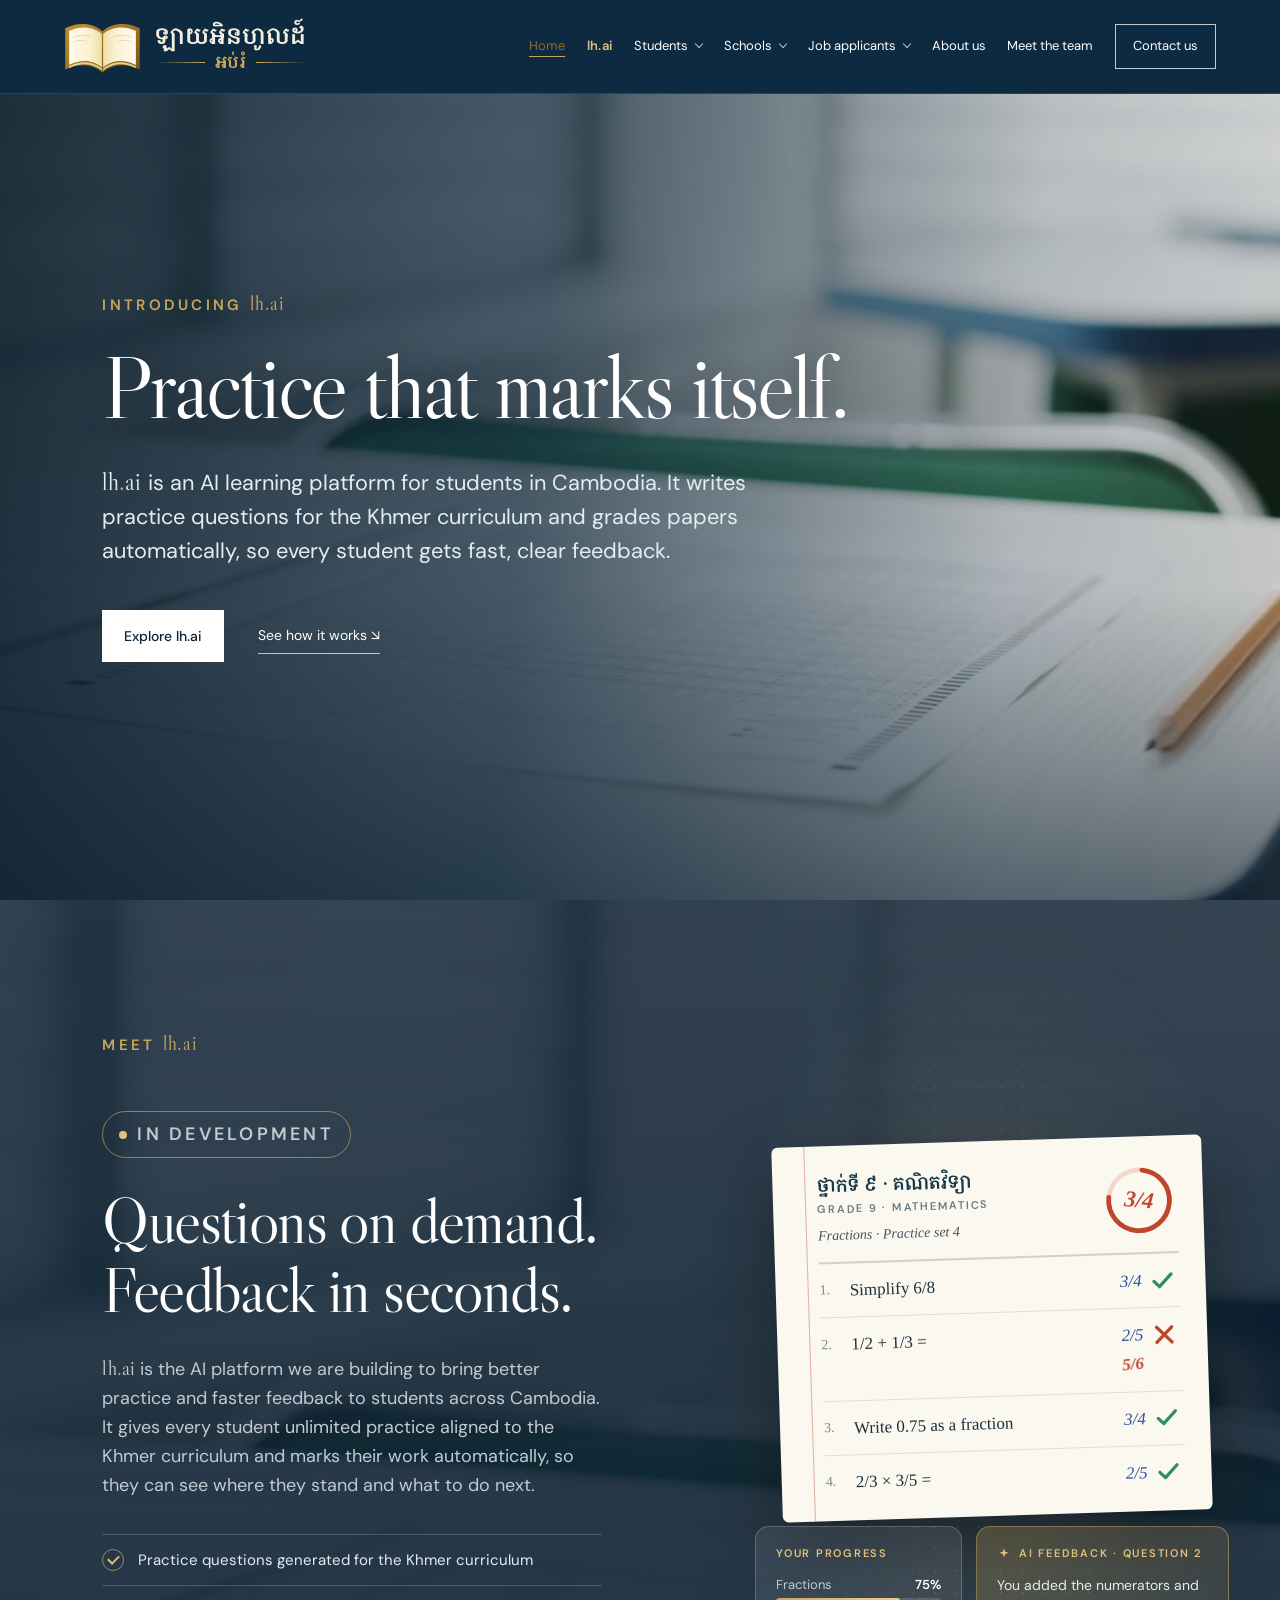
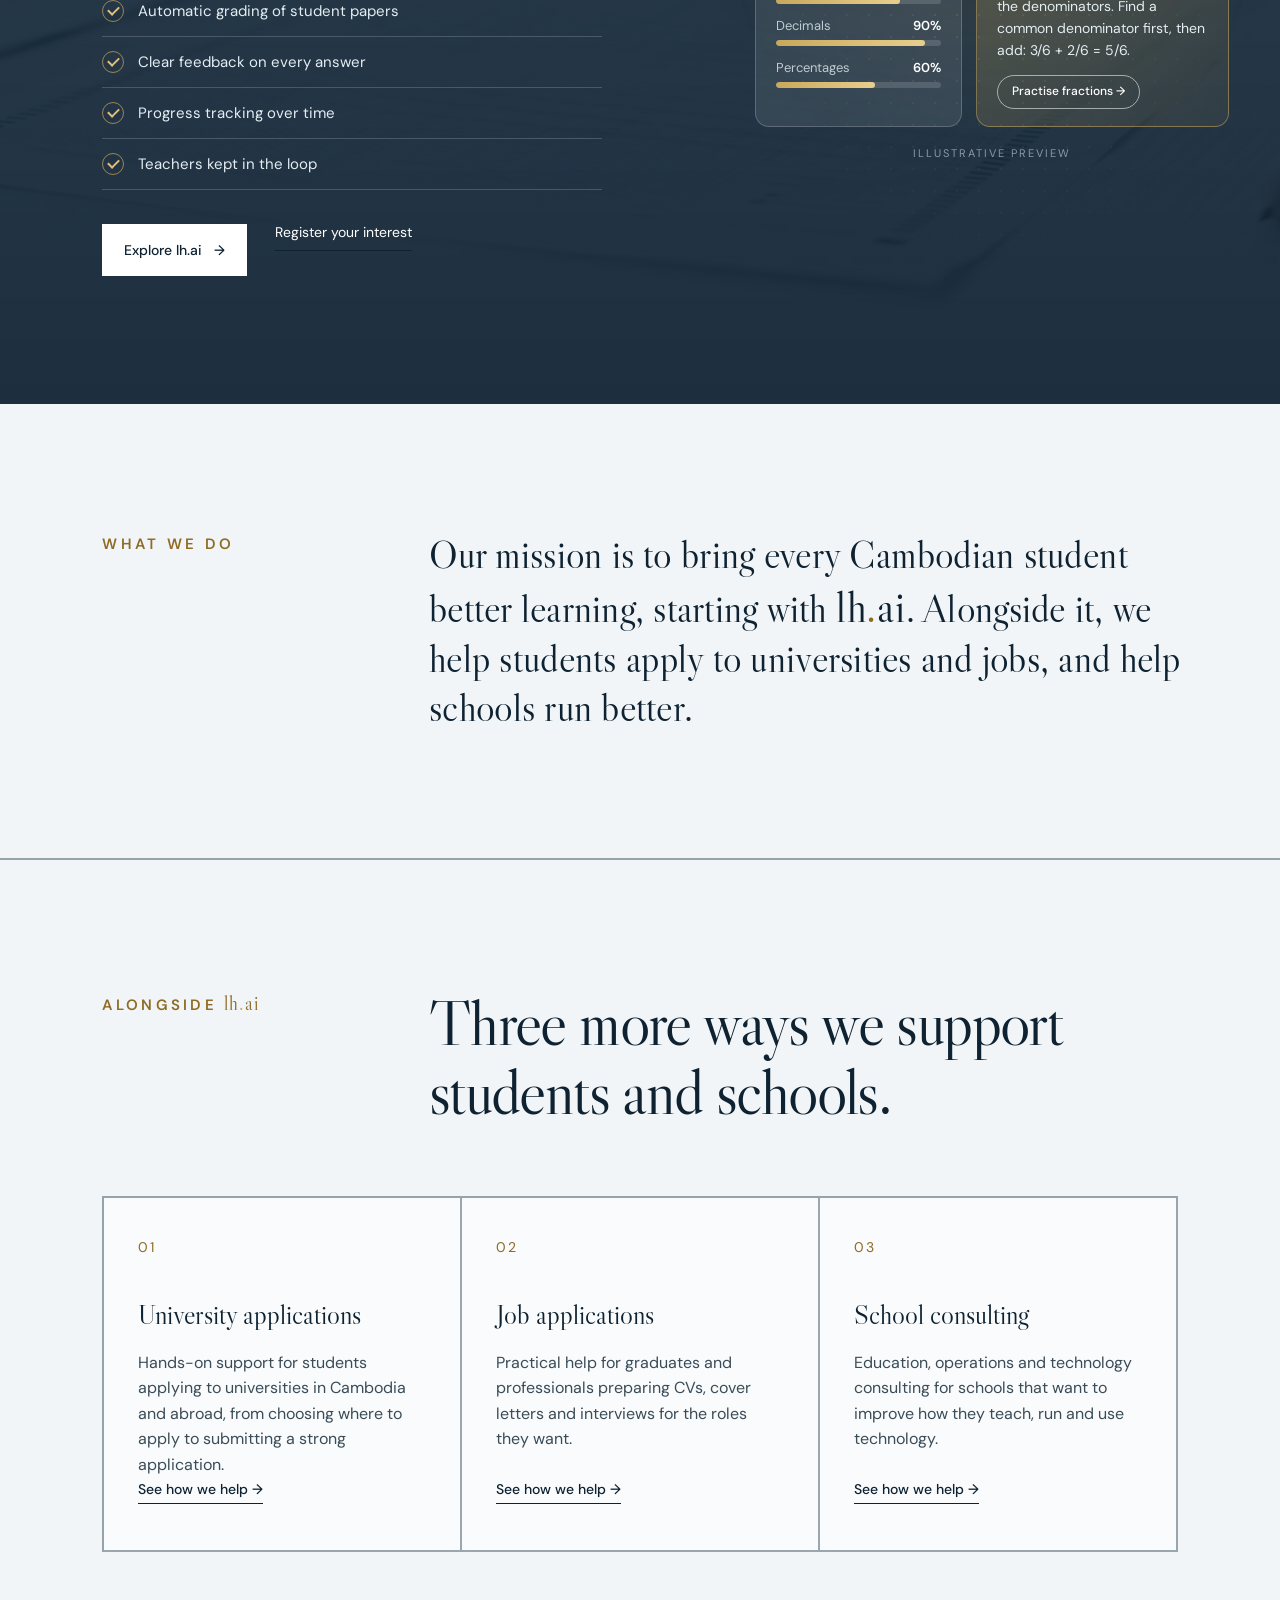
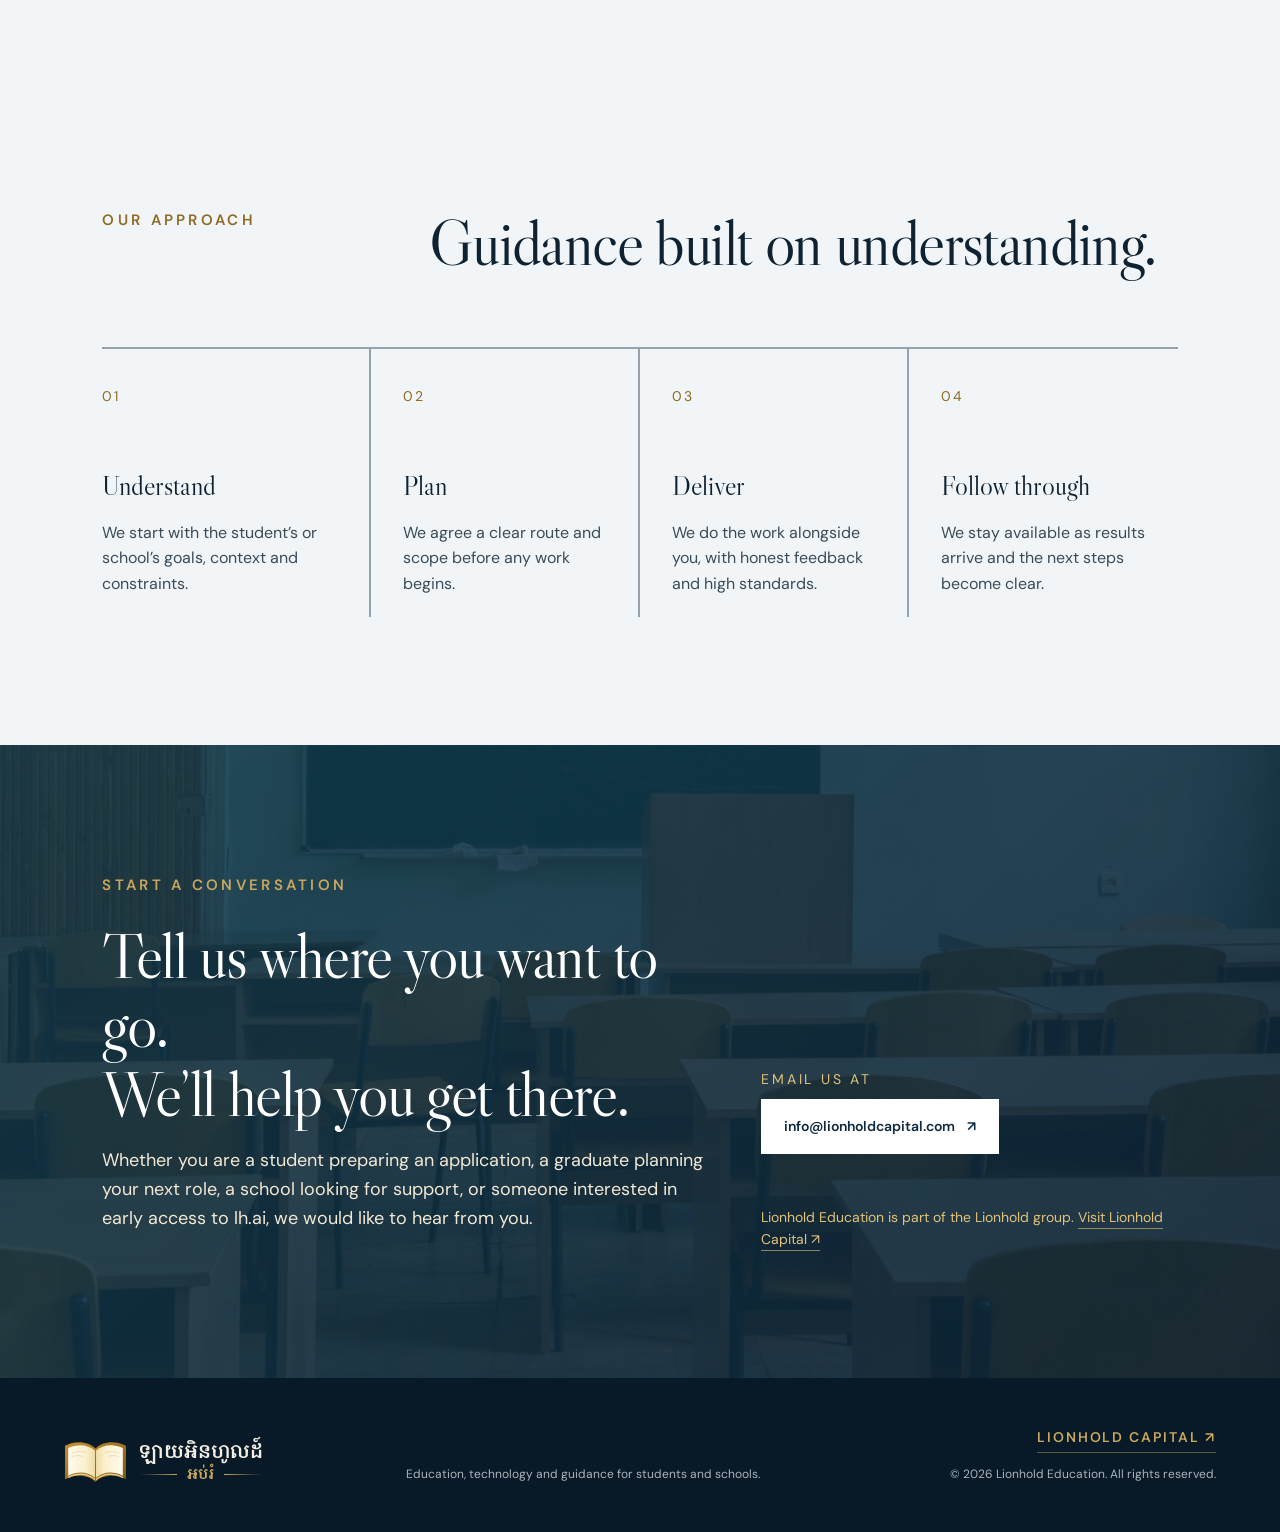
==== commit 799d22d9: "Make lh.ai the main focus: home hero and section, nav link, product page Co-Authored-By: Claude Sonn" ====
--- a/index.html
+++ b/index.html
@@ -3,18 +3,18 @@
 <head>
   <meta charset="utf-8">
   <meta name="viewport" content="width=device-width, initial-scale=1">
-  <meta name="description" content="Lionhold Education builds AI tools for students, helps applicants with university and job applications, and provides education, operations and technology consulting for schools.">
+  <meta name="description" content="lh.ai is an AI learning platform for Cambodian students that writes Khmer-curriculum practice questions and grades papers automatically. From Lionhold Education.">
   <meta name="theme-color" content="#eaf0f3">
   <link rel="icon" href="assets/favicon.svg?v=6" type="image/svg+xml">
   <link rel="icon" href="assets/favicon.ico?v=6" sizes="16x16 32x32 48x48">
   <link rel="icon" href="assets/lionhold-favicon.png?v=6" type="image/png" sizes="256x256">
   <link rel="apple-touch-icon" href="assets/apple-touch-icon.png?v=6">
-  <title>Lionhold Education | Learning that opens doors.</title>
+  <title>Lionhold Education | lh.ai, AI learning for Cambodian students</title>
   <link rel="preconnect" href="https://fonts.googleapis.com">
   <link rel="preconnect" href="https://fonts.gstatic.com" crossorigin>
   <link href="https://fonts.googleapis.com/css2?family=DM+Sans:wght@400;500;600&family=Libre+Caslon+Display&family=Noto+Serif+Khmer:wght@500;600&display=swap" rel="stylesheet">
   <link rel="stylesheet" href="styles.css?v=2">
-  <link rel="stylesheet" href="education.css?v=3">
+  <link rel="stylesheet" href="education.css?v=5">
 </head>
 <body class="tinted" style="--photo:url(assets/hero-poster.jpg);--band1:url(assets/hero-poster.jpg);--band2:url(assets/band-2.jpg);--foot:none">
   <header class="site-header" id="top">
@@ -25,27 +25,28 @@
     <button class="menu-toggle" type="button" aria-expanded="false" aria-controls="nav">Menu</button>
     <nav id="nav" aria-label="Main navigation">
       <a href="index.html" aria-current="page">Home</a>
+      <a class="nav-lhai" href="platform.html">lh.ai</a>
       <div class="nav-item has-dropdown">
         <a class="nav-trigger" href="platform.html">Students</a>
         <div class="dropdown">
-          <a href="platform.html">AI platform</a>
-          <a href="services.html#university">University application support</a>
+          <a href="platform.html">lh.ai</a>
+          <a href="university.html">University application support</a>
         </div>
       </div>
       <div class="nav-item has-dropdown">
-        <a class="nav-trigger" href="services.html#schools">Schools</a>
+        <a class="nav-trigger" href="schools.html">Schools</a>
         <div class="dropdown">
-          <a href="services.html#education-consulting">Education consulting</a>
-          <a href="services.html#operations-consulting">Operations consulting</a>
-          <a href="services.html#technology-consulting">Technology consulting</a>
+          <a href="schools.html#education-consulting">Education consulting</a>
+          <a href="schools.html#operations-consulting">Operations consulting</a>
+          <a href="schools.html#technology-consulting">Technology consulting</a>
         </div>
       </div>
       <div class="nav-item has-dropdown">
-        <a class="nav-trigger" href="services.html#jobs">Job applicants</a>
+        <a class="nav-trigger" href="jobs.html">Job applicants</a>
         <div class="dropdown">
-          <a href="services.html#cvs">CVs and cover letters</a>
-          <a href="services.html#interviews">Interview preparation</a>
-          <a href="services.html#job-search">Job search strategy</a>
+          <a href="jobs.html#cvs">CVs and cover letters</a>
+          <a href="jobs.html#interviews">Interview preparation</a>
+          <a href="jobs.html#job-search">Job search strategy</a>
         </div>
       </div>
       <a href="about.html">About us</a>
@@ -62,40 +63,22 @@
       </video>
       <div class="hero-shade" aria-hidden="true"></div>
       <div class="hero-copy reveal">
-        <p class="eyebrow">Education · Technology · Guidance</p>
-        <h1 id="hero-title">Learning that opens doors.</h1>
-        <p class="lede">Lionhold Education builds AI tools for students, guides applicants to universities and careers, and advises the schools that serve them.</p>
+        <p class="eyebrow">Introducing <span class="lhai">lh<i>.</i>ai</span></p>
+        <h1 id="hero-title">Practice that marks itself.</h1>
+        <p class="lede"><span class="lhai">lh<i>.</i>ai</span> is an AI learning platform for students in Cambodia. It writes practice questions for the Khmer curriculum and grades papers automatically, so every student gets fast, clear feedback.</p>
         <div class="hero-actions">
-          <a class="button button-primary" href="#contact">Talk to us</a>
-          <a class="text-link" href="services.html">Explore what we do <span aria-hidden="true">↘</span></a>
+          <a class="button button-primary" href="platform.html">Explore lh.ai</a>
+          <a class="text-link" href="#technology">See how it works <span aria-hidden="true">↘</span></a>
         </div>
-      </div>
-    </section>
-
-    <section class="statement section-pad reveal" aria-label="Introduction">
-      <p class="section-kicker">What we do</p>
-      <p class="statement-copy">We bring artificial intelligence, international experience and practical guidance together to help students learn with confidence, apply with clarity and move toward the futures they want, and to help schools run better.</p>
-    </section>
-
-    <section class="offerings section-pad" aria-labelledby="offerings-title">
-      <div class="section-heading reveal">
-        <p class="section-kicker">Our work</p>
-        <h2 id="offerings-title">Four ways we support students and schools.</h2>
-      </div>
-      <div class="capability-grid capability-grid-two offer-grid">
-        <article class="capability-card reveal"><span>01</span><h3>AI learning platform</h3><p>An AI platform for students that creates practice questions for the Khmer curriculum and automatically grades their papers, with fast, clear feedback.</p><a class="card-link" href="platform.html">Explore the platform →</a></article>
-        <article class="capability-card reveal"><span>02</span><h3>University applications</h3><p>Hands-on support for students applying to universities in Cambodia and abroad, from choosing where to apply to submitting a strong application.</p><a class="card-link" href="services.html#university">See how we help →</a></article>
-        <article class="capability-card reveal"><span>03</span><h3>Job applications</h3><p>Practical help for graduates and professionals preparing CVs, cover letters and interviews for the roles they want.</p><a class="card-link" href="services.html#jobs">See how we help →</a></article>
-        <article class="capability-card reveal"><span>04</span><h3>School consulting</h3><p>Education, operations and technology consulting for schools that want to improve how they teach, run and use technology.</p><a class="card-link" href="services.html#schools">See how we help →</a></article>
       </div>
     </section>
 
     <section class="technology ai-preview" id="technology" aria-labelledby="technology-title">
       <div class="tech-copy section-pad reveal">
-        <p class="section-kicker light">AI learning platform</p>
+        <p class="section-kicker light">Meet <span class="lhai">lh<i>.</i>ai</span></p>
         <p class="status-pill">In development</p>
         <h2 id="technology-title">Questions on demand.<br>Feedback in seconds.</h2>
-        <p>We are building an AI platform that gives students unlimited practice aligned to the Khmer curriculum and marks their work automatically, so every student can see where they stand and what to do next.</p>
+        <p><span class="lhai">lh<i>.</i>ai</span> is the AI platform we are building to bring better practice and faster feedback to students across Cambodia. It gives every student unlimited practice aligned to the Khmer curriculum and marks their work automatically, so they can see where they stand and what to do next.</p>
         <ul class="ai-points">
           <li><span class="ai-tick" aria-hidden="true"></span>Practice questions generated for the Khmer curriculum</li>
           <li><span class="ai-tick" aria-hidden="true"></span>Automatic grading of student papers</li>
@@ -103,7 +86,7 @@
           <li><span class="ai-tick" aria-hidden="true"></span>Progress tracking over time</li>
           <li><span class="ai-tick" aria-hidden="true"></span>Teachers kept in the loop</li>
         </ul>
-        <a class="button button-primary" href="#contact">Register your interest <span aria-hidden="true">→</span></a>
+        <div class="tech-actions"><a class="button button-primary" href="platform.html">Explore lh.ai <span aria-hidden="true">→</span></a><a class="text-link" href="#contact">Register your interest</a></div>
       </div>
 
       <div class="preview-stage reveal" role="img" aria-label="Illustrative preview: a student's maths paper marked automatically, with a score, feedback on the wrong answer and progress by topic.">
@@ -144,6 +127,23 @@
       </div>
     </section>
 
+    <section class="statement section-pad reveal" aria-label="Introduction">
+      <p class="section-kicker">What we do</p>
+      <p class="statement-copy">Our mission is to bring every Cambodian student better learning, starting with <span class="lhai">lh<i>.</i>ai</span>. Alongside it, we help students apply to universities and jobs, and help schools run better.</p>
+    </section>
+
+    <section class="offerings section-pad" id="work" aria-labelledby="offerings-title">
+      <div class="section-heading reveal">
+        <p class="section-kicker">Alongside <span class="lhai">lh<i>.</i>ai</span></p>
+        <h2 id="offerings-title">Three more ways we support students and schools.</h2>
+      </div>
+      <div class="capability-grid offer-grid">
+        <article class="capability-card reveal"><span>01</span><h3>University applications</h3><p>Hands-on support for students applying to universities in Cambodia and abroad, from choosing where to apply to submitting a strong application.</p><a class="card-link" href="university.html">See how we help →</a></article>
+        <article class="capability-card reveal"><span>02</span><h3>Job applications</h3><p>Practical help for graduates and professionals preparing CVs, cover letters and interviews for the roles they want.</p><a class="card-link" href="jobs.html">See how we help →</a></article>
+        <article class="capability-card reveal"><span>03</span><h3>School consulting</h3><p>Education, operations and technology consulting for schools that want to improve how they teach, run and use technology.</p><a class="card-link" href="schools.html">See how we help →</a></article>
+      </div>
+    </section>
+
     <section class="approach section-pad" id="approach" aria-labelledby="approach-title">
       <div class="section-heading reveal"><p class="section-kicker">Our approach</p><h2 id="approach-title">Guidance built on understanding.</h2></div>
       <div class="approach-steps">
@@ -158,7 +158,7 @@
       <div class="contact-copy reveal">
         <p class="section-kicker light">Start a conversation</p>
         <h2 id="contact-title">Tell us where you want to go.<br>We’ll help you get there.</h2>
-        <p>Whether you are a student preparing an application, a graduate planning your next role, a school looking for support, or someone interested in early access to our AI platform, we would like to hear from you.</p>
+        <p>Whether you are a student preparing an application, a graduate planning your next role, a school looking for support, or someone interested in early access to lh.ai, we would like to hear from you.</p>
       </div>
       <div class="contact-actions">
         <div class="contact-action"><span class="contact-label">Email us at</span><a class="button contact-email" href="mailto:info@lionholdcapital.com">info@lionholdcapital.com <span aria-hidden="true">↗</span></a></div>
--- a/education.css
+++ b/education.css
@@ -140,3 +140,127 @@
 }
 @media(max-width:900px){.paper{transform:rotate(-1deg)}}
 @media(max-width:560px){.preview-cards{grid-template-columns:1fr}.paper{padding-left:38px}.paper:before{left:26px}.paper-km{font-size:16px}.paper-qs li{font-size:16px}}
+
+/* =====================================================================
+   Service pages: university.html, schools.html, jobs.html
+   ===================================================================== */
+.pg-wrap{max-width:1240px;margin:0 auto}
+.pg-head{max-width:860px;margin:0 0 clamp(36px,5vw,64px)}
+.pg-head h2{margin:10px 0 0;font-family:var(--serif);font-weight:400;font-size:clamp(38px,4.6vw,66px);line-height:1.05;letter-spacing:-.01em}
+.pg-head p.pg-sub{margin:18px 0 0;font-size:clamp(17px,1.4vw,20px);color:var(--muted);max-width:680px}
+.pg-light .pg-head p.pg-sub,.pg-dark .pg-head p.pg-sub{color:#d3dde4}
+.pg-check{list-style:none;margin:0;padding:0;display:grid;gap:12px}
+.pg-check li{position:relative;padding-left:30px;font-size:16px;line-height:1.5}
+.pg-check li:before{content:"";position:absolute;left:0;top:.28em;width:18px;height:18px;border-radius:50%;background:#c9a85c url("data:image/svg+xml,%3Csvg xmlns='http://www.w3.org/2000/svg' viewBox='0 0 18 18'%3E%3Cpath d='M5 9.4l2.6 2.6L13 6.4' fill='none' stroke='%230e2231' stroke-width='2' stroke-linecap='round' stroke-linejoin='round'/%3E%3C/svg%3E") center/100% no-repeat}
+.pg-label{margin:0 0 14px;font-size:12px;font-weight:600;letter-spacing:.2em;text-transform:uppercase;color:var(--gold)}
+.pg-dark .pg-label{color:#e2c27a}
+.pg-card{padding:clamp(24px,3vw,38px);border:1px solid var(--line);border-radius:6px;background:rgba(255,255,255,.72);-webkit-backdrop-filter:blur(6px);backdrop-filter:blur(6px)}
+.pg-dark .pg-card{background:rgba(255,255,255,.07);border-color:rgba(255,255,255,.22);color:#fff}
+.pg-link{display:inline-block;margin-top:22px;font-weight:600;font-size:15px;color:#e2c27a;border-bottom:1px solid currentColor;padding-bottom:2px}
+
+/* dark band (needs to out-rank the shared "transparent section" rule) */
+html body.tinted main section.pg-dark.pg-dark.pg-dark.pg-dark.pg-dark.pg-dark.pg-dark.pg-dark{background:linear-gradient(rgba(10,30,48,.86),rgba(10,30,48,.93)),var(--band1) center/cover #0d2a40!important;color:#fff}
+.pg-dark h2,.pg-dark h3{color:#fff}
+.pg-dark .section-kicker{color:#e2c27a}
+.pg-dark p{color:#d3dde4}
+
+/* ---- University: journey timeline ---- */
+.journey{list-style:none;margin:0;padding:0;position:relative;display:grid;gap:0;counter-reset:j}
+.journey:before{content:"";position:absolute;left:27px;top:14px;bottom:14px;width:2px;background:linear-gradient(#c9a85c,rgba(201,168,92,.15))}
+.journey li{position:relative;display:grid;grid-template-columns:56px 1fr;gap:clamp(18px,3vw,40px);padding:0 0 clamp(30px,4vw,48px)}
+.journey li:last-child{padding-bottom:0}
+.journey-dot{position:relative;z-index:1;display:grid;place-items:center;width:56px;height:56px;border-radius:50%;background:#0e2231;border:2px solid #c9a85c;color:#e2c27a;font-family:var(--serif);font-size:22px}
+.journey h3{margin:6px 0 8px;font-family:var(--serif);font-weight:400;font-size:clamp(26px,2.6vw,36px);line-height:1.1}
+.journey p{margin:0;max-width:640px;color:var(--muted);font-size:17px}
+.journey-split{display:grid;grid-template-columns:.8fr 1.2fr;gap:clamp(36px,6vw,96px);align-items:start}
+.journey-split .pg-head{margin:0;position:sticky;top:130px}
+
+/* feature rows */
+.feature-rows{display:grid;gap:clamp(22px,3vw,34px)}
+.feature-row{display:grid;grid-template-columns:110px 1.1fr .9fr;gap:clamp(20px,3.5vw,52px);align-items:start;padding:clamp(26px,3.4vw,44px);border:1px solid var(--line);border-radius:6px;background:rgba(255,255,255,.72)}
+.feature-row .big-no{font-family:var(--serif);font-size:clamp(54px,6vw,84px);line-height:.9;color:#c9a85c}
+.feature-row h3{margin:0 0 12px;font-family:var(--serif);font-weight:400;font-size:clamp(26px,2.6vw,36px);line-height:1.1}
+.feature-row p{margin:0;color:var(--muted);font-size:17px}
+.feature-row .pg-includes{padding-left:clamp(0px,2vw,30px);border-left:1px solid var(--line)}
+
+/* do / don't */
+.do-dont{display:grid;grid-template-columns:1fr 1fr;gap:clamp(18px,2.4vw,30px)}
+.do-dont h3{margin:0 0 18px;font-family:var(--serif);font-weight:400;font-size:clamp(26px,2.4vw,34px)}
+.pg-x{list-style:none;margin:0;padding:0;display:grid;gap:12px}
+.pg-x li{position:relative;padding-left:30px;font-size:16px;line-height:1.5}
+.pg-x li:before{content:"";position:absolute;left:0;top:.28em;width:18px;height:18px;border-radius:50%;border:1.5px solid #b4563b;background:url("data:image/svg+xml,%3Csvg xmlns='http://www.w3.org/2000/svg' viewBox='0 0 18 18'%3E%3Cpath d='M6 6l6 6M12 6l-6 6' fill='none' stroke='%23b4563b' stroke-width='1.8' stroke-linecap='round'/%3E%3C/svg%3E") center/100% no-repeat}
+.pg-fineprint{margin:26px 0 0;max-width:820px;font-size:14px;color:var(--muted)}
+
+/* ---- Schools: consulting chapters ---- */
+.chapter{display:grid;grid-template-columns:.8fr 1.2fr;gap:clamp(30px,6vw,96px);padding:clamp(40px,5vw,70px) 0;border-top:1px solid var(--line)}
+.chapter:first-of-type{border-top:2px solid var(--navy)}
+.pg-dark .chapter,.pg-dark .chapter:first-of-type{border-color:rgba(255,255,255,.25)}
+.chapter-side .big-no{display:block;font-family:var(--serif);font-size:clamp(70px,8vw,120px);line-height:.85;color:#c9a85c}
+.chapter-side h3{margin:18px 0 0;font-family:var(--serif);font-weight:400;font-size:clamp(32px,3.4vw,50px);line-height:1.05}
+.chapter-body>p{margin:0 0 30px;font-size:clamp(18px,1.5vw,21px);line-height:1.55;max-width:680px}
+.chapter-cols{display:grid;grid-template-columns:1fr 1fr;gap:clamp(18px,2.4vw,34px)}
+.chapter-cols .pg-card{padding:clamp(20px,2.4vw,30px)}
+.q-list{list-style:none;margin:0;padding:0;display:grid;gap:14px}
+.q-list li{position:relative;padding-left:22px;font-family:var(--serif);font-size:clamp(19px,1.6vw,22px);line-height:1.3}
+.q-list li:before{content:"?";position:absolute;left:0;top:0;font-family:var(--sans);font-weight:600;font-size:15px;color:#c9a85c}
+
+/* ---- Jobs: service blocks with illustrations ---- */
+.job-block{display:grid;grid-template-columns:1fr 1fr;gap:clamp(30px,6vw,96px);align-items:center;padding:clamp(40px,5vw,70px) 0;border-top:1px solid var(--line)}
+.job-block:first-of-type{border-top:2px solid var(--navy)}
+.job-block:nth-of-type(even) .job-copy{order:2}
+.job-copy .big-no{display:block;font-family:var(--serif);font-size:clamp(54px,6vw,84px);line-height:.9;color:#c9a85c;margin-bottom:10px}
+.job-copy h3{margin:0 0 14px;font-family:var(--serif);font-weight:400;font-size:clamp(32px,3.4vw,50px);line-height:1.05}
+.job-copy>p{margin:0 0 24px;color:var(--muted);font-size:18px;max-width:560px}
+.mock{position:relative;padding:26px;border-radius:10px;background:linear-gradient(150deg,#13324a,#0d2234);box-shadow:0 30px 60px rgba(8,24,38,.25);color:#e3edf2}
+.mock-tag{position:absolute;top:-12px;right:22px;padding:4px 12px;border-radius:99px;background:#c9a85c;color:#0e2231;font-size:10px;font-weight:700;letter-spacing:.16em;text-transform:uppercase}
+.mock-cv{display:grid;grid-template-columns:1fr;gap:0;background:#fbfaf6;color:#0e2231;padding:30px}
+.cv-name{height:16px;width:46%;border-radius:3px;background:#0e2231;margin-bottom:8px}
+.cv-role{height:9px;width:30%;border-radius:3px;background:#c9a85c;margin-bottom:22px}
+.cv-h{height:8px;width:22%;border-radius:3px;background:#8f6b24;margin:18px 0 10px}
+.cv-l{height:7px;border-radius:3px;background:#dcd6c8;margin-bottom:8px}
+.cv-l.hl{background:linear-gradient(90deg,rgba(201,168,92,.55),rgba(201,168,92,.25));outline:1.5px dashed rgba(143,107,36,.6);outline-offset:3px}
+.cv-note{display:inline-block;margin:10px 0 0;padding:6px 12px;border-radius:6px;background:#0e2231;color:#fff;font-size:12px;line-height:1.4}
+.mock-chat{display:grid;gap:14px}
+.bubble{max-width:86%;padding:14px 18px;border-radius:14px;font-size:15px;line-height:1.5}
+.bubble small{display:block;margin-bottom:5px;font-size:10px;font-weight:700;letter-spacing:.16em;text-transform:uppercase;opacity:.65}
+.bubble.q{background:rgba(255,255,255,.1);border:1px solid rgba(255,255,255,.2);border-top-left-radius:4px}
+.bubble.a{justify-self:end;background:linear-gradient(140deg,rgba(201,167,93,.3),rgba(201,167,93,.1));border:1px solid rgba(201,167,93,.55);border-top-right-radius:4px;color:#fff}
+.pipeline{display:grid;grid-template-columns:repeat(4,1fr);gap:10px}
+.pipe-col h4{margin:0 0 10px;font-size:10px;font-weight:700;letter-spacing:.16em;text-transform:uppercase;color:#e2c27a}
+.pipe-card{height:44px;margin-bottom:8px;border-radius:6px;background:rgba(255,255,255,.1);border:1px solid rgba(255,255,255,.18);position:relative}
+.pipe-card:before{content:"";position:absolute;left:10px;top:12px;width:56%;height:6px;border-radius:3px;background:rgba(255,255,255,.55)}
+.pipe-card:after{content:"";position:absolute;left:10px;top:25px;width:34%;height:5px;border-radius:3px;background:rgba(255,255,255,.25)}
+.pipe-card.gold{border-color:rgba(201,167,93,.7);background:rgba(201,167,93,.18)}
+.who-grid{display:grid;grid-template-columns:repeat(3,1fr);gap:clamp(16px,2.2vw,28px)}
+.who-grid h3{margin:0 0 10px;font-family:var(--serif);font-weight:400;font-size:clamp(26px,2.4vw,32px)}
+.who-grid p{margin:0;color:var(--muted)}
+
+@media(max-width:1000px){
+  .journey-split,.chapter,.job-block,.do-dont,.chapter-cols,.who-grid{grid-template-columns:1fr}
+  .journey-split .pg-head{position:static}
+  .feature-row{grid-template-columns:1fr}
+  .feature-row .pg-includes{padding:20px 0 0;border-left:0;border-top:1px solid var(--line)}
+  .job-block:nth-of-type(even) .job-copy{order:0}
+}
+@media(max-width:560px){
+  .journey:before{left:21px}.journey li{grid-template-columns:44px 1fr}.journey-dot{width:44px;height:44px;font-size:18px}
+  .pipeline{grid-template-columns:repeat(2,1fr)}
+}
+
+/* ---- lh.ai: product wordmark and navigation emphasis ---- */
+.lhai{font-family:var(--serif);font-weight:400;letter-spacing:.01em;text-transform:none;white-space:nowrap}
+.lhai i{font-style:normal;color:#c9a85c}
+.eyebrow .lhai{font-size:1.25em;letter-spacing:.04em}
+.lede .lhai,.tech-copy p .lhai,.statement-copy .lhai{font-size:1.1em}
+.statement-copy .lhai i{color:var(--gold)}
+.site-header nav a.nav-lhai{font-weight:600;color:#e2c27a;letter-spacing:.03em}
+.site-header nav a.nav-lhai:hover{color:#fff}
+.site-header nav a.nav-lhai[aria-current="page"]{color:#e2c27a}
+.tech-actions{display:flex;flex-wrap:wrap;align-items:center;gap:14px 28px}
+.tech-actions .text-link{color:#fff}
+.page-hero .hero-actions{display:flex;flex-wrap:wrap;align-items:center;gap:14px 28px;margin-top:28px}
+.page-hero .hero-actions .text-link{color:#fff}
+.page-hero-copy>p.page-lede{font-size:clamp(18px,1.7vw,22px);max-width:720px;margin:32px 0 0}
+/* keep the wordmark readable inside any paragraph or card */
+.lhai,.value-grid .lhai,.capability-card .lhai,.page-hero .lhai{font-family:var(--serif)!important;font-size:1.12em!important;letter-spacing:.01em!important;text-transform:none!important;color:inherit}
+.eyebrow .lhai,.section-kicker .lhai{font-size:1.3em!important;letter-spacing:.04em!important}
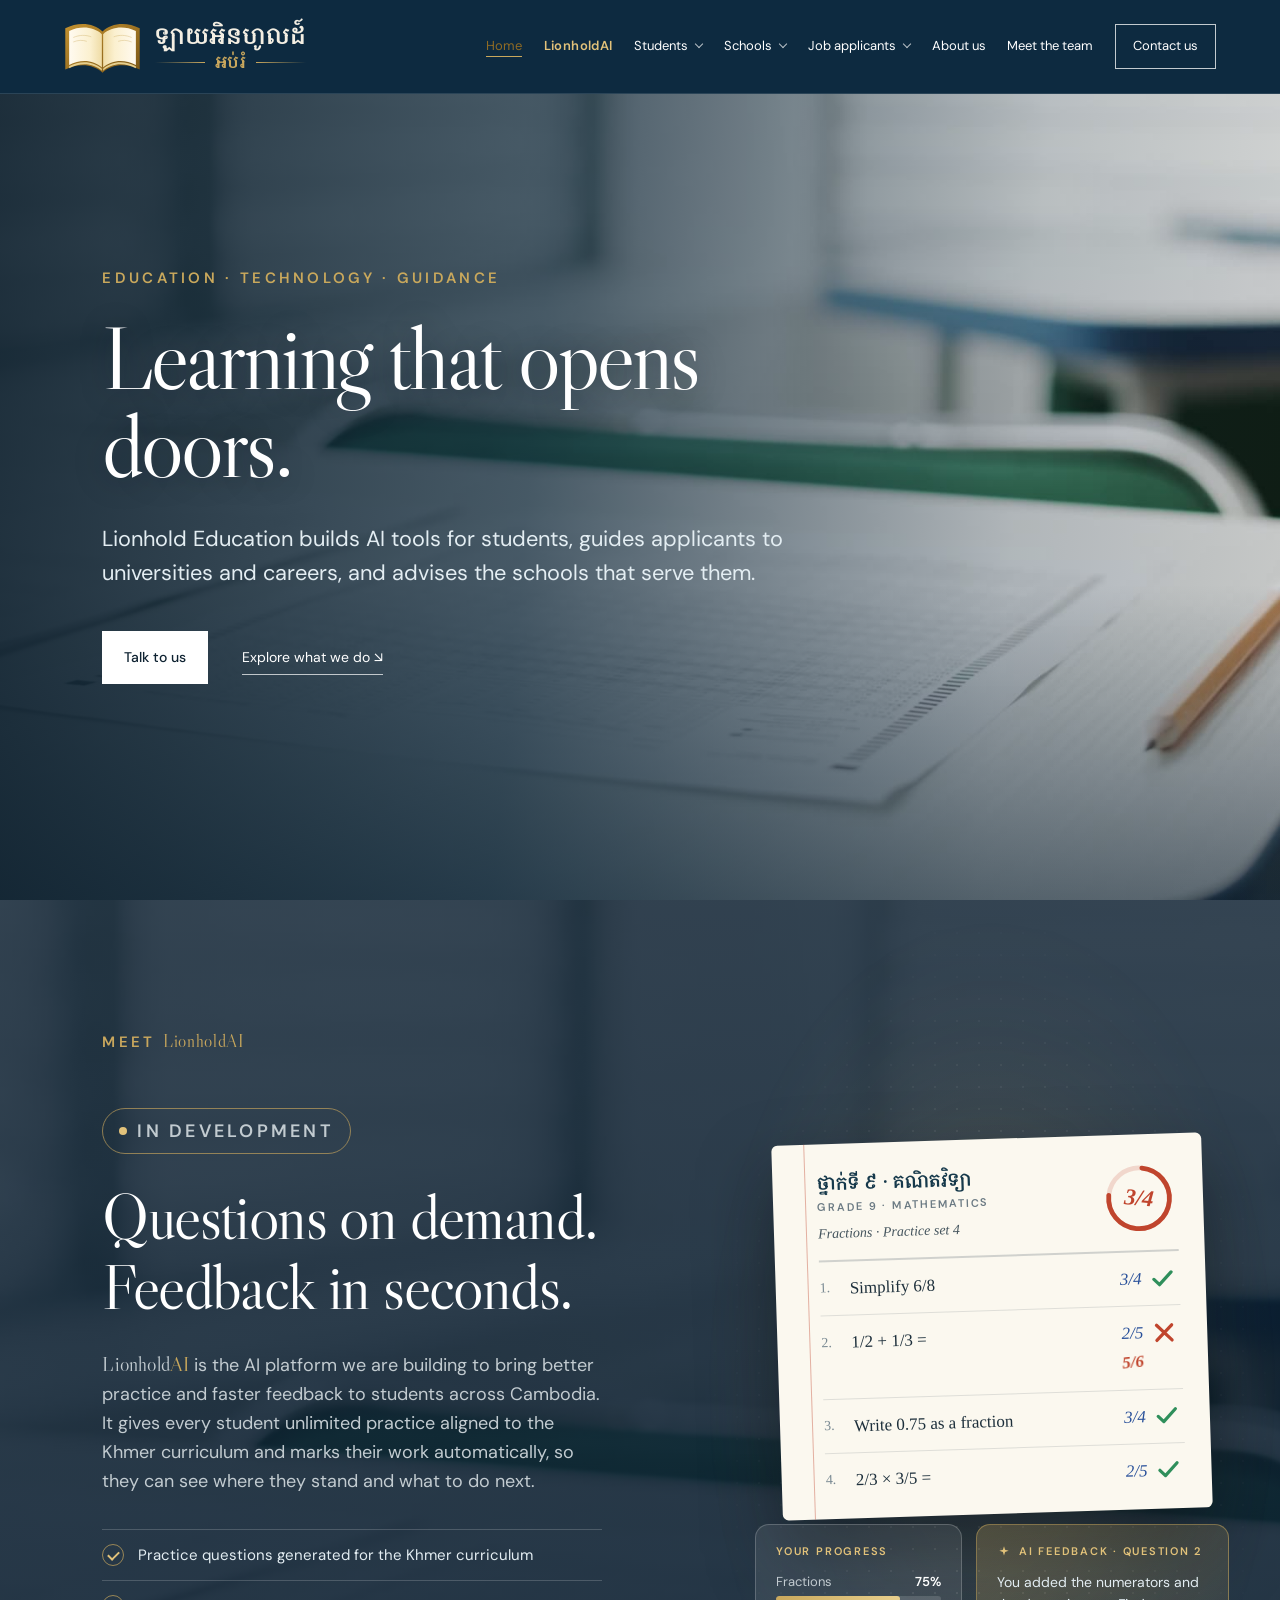
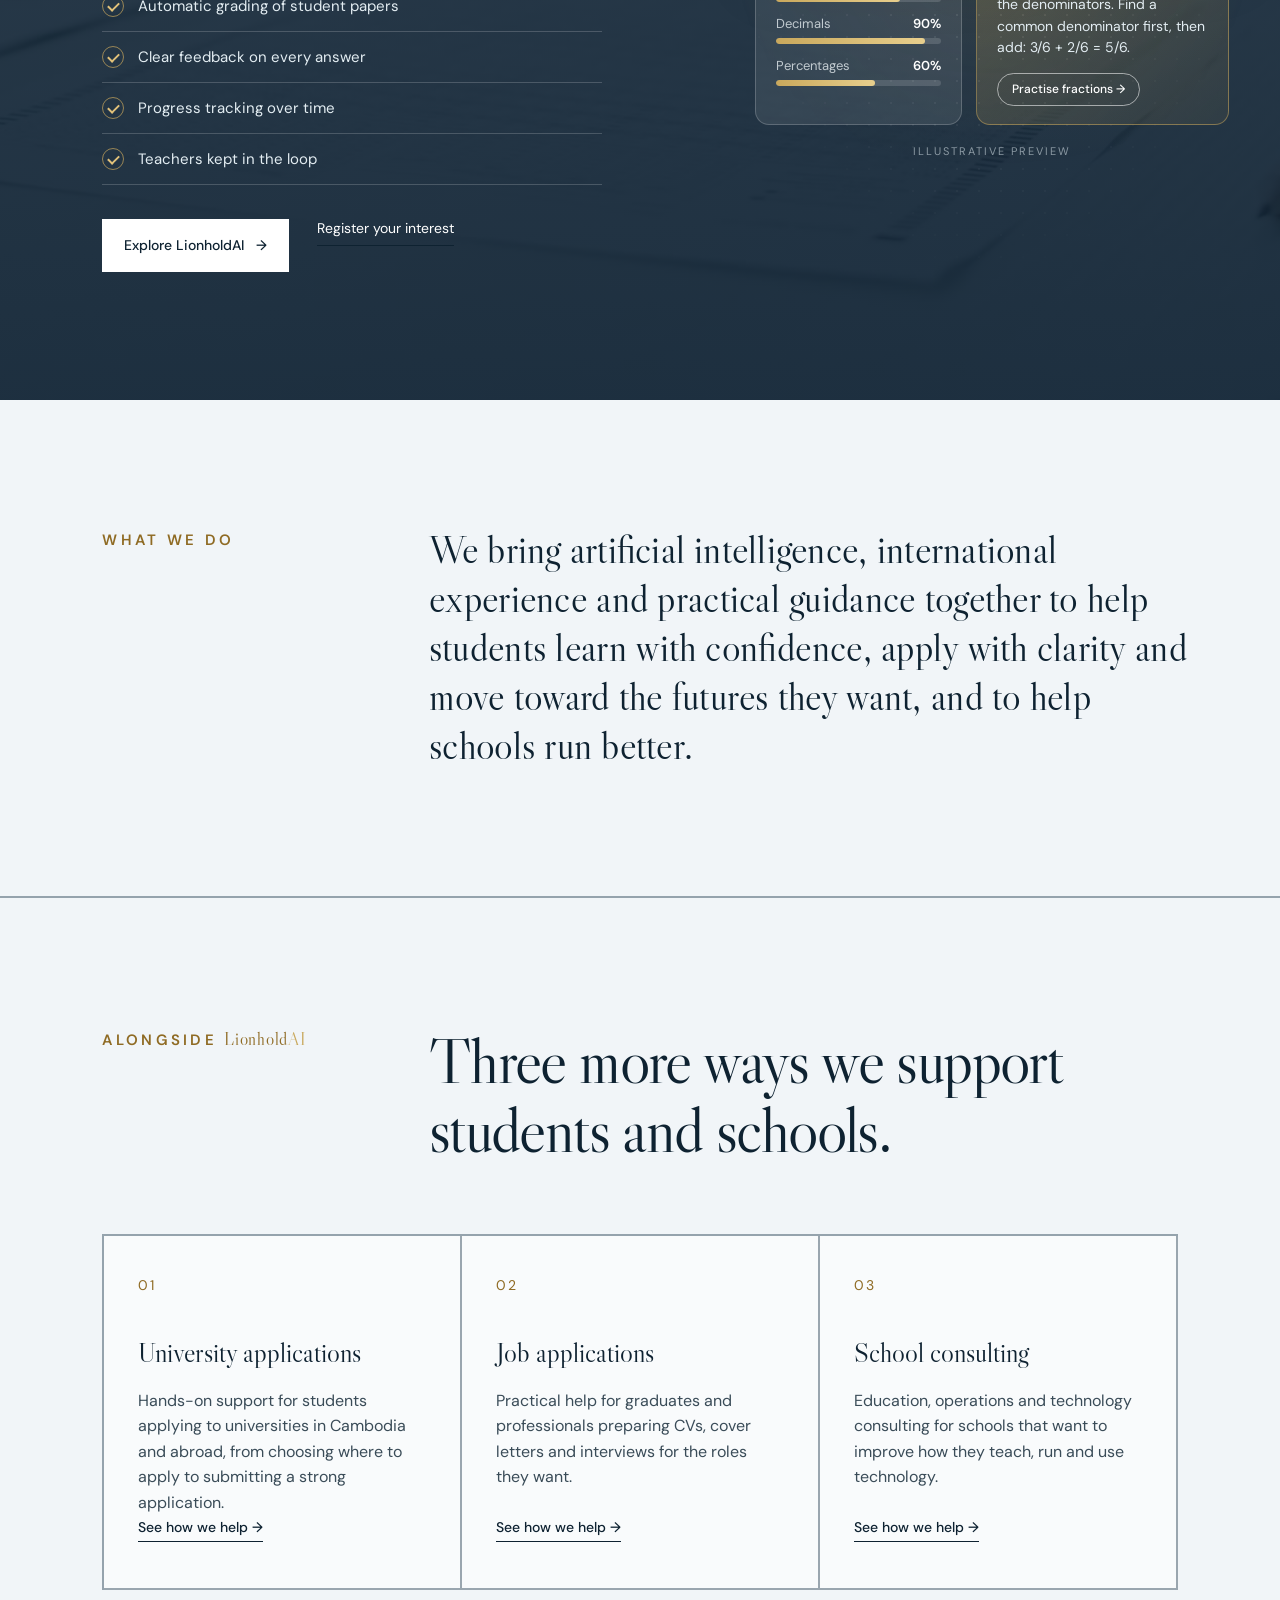
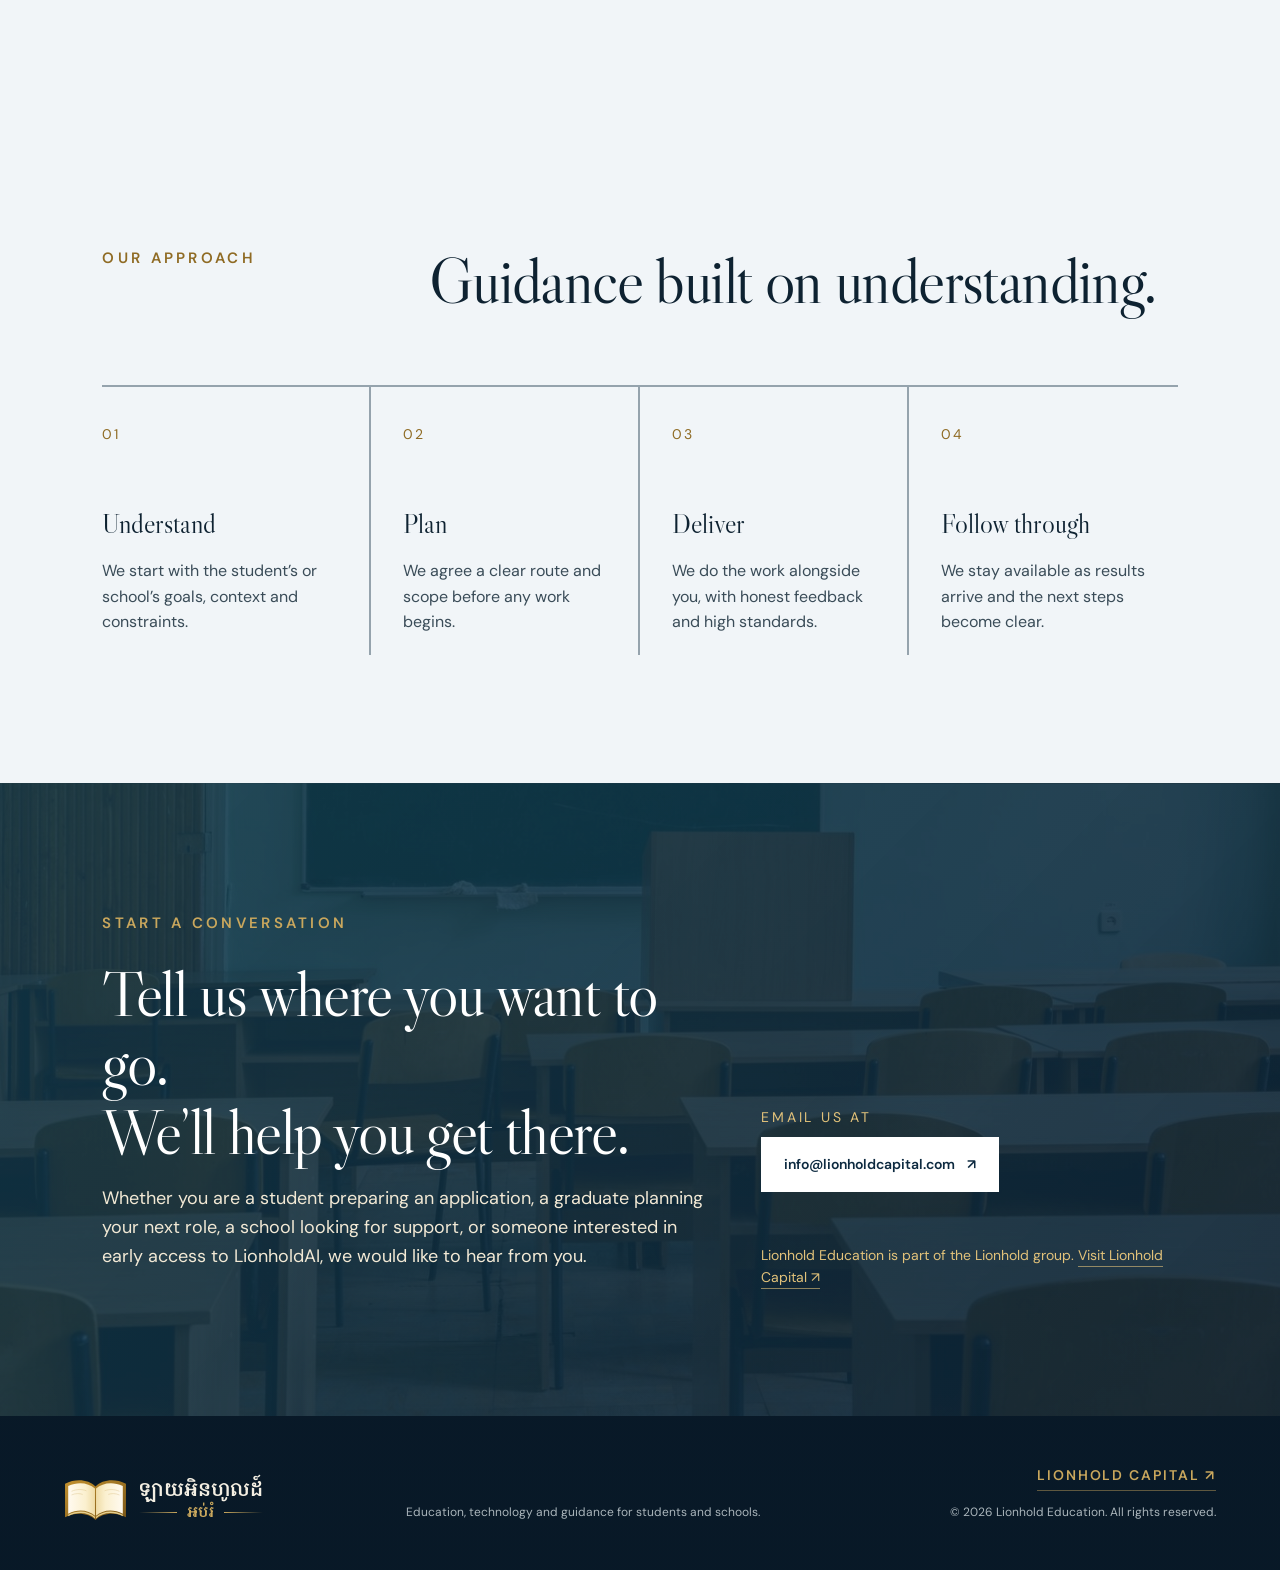
==== commit 4cb3c5ad: "Restore original home hero and rename lh.ai to LionholdAI Co-Authored-By: Claude Sonnet 5.5 <noreply" ====
--- a/index.html
+++ b/index.html
@@ -3,18 +3,18 @@
 <head>
   <meta charset="utf-8">
   <meta name="viewport" content="width=device-width, initial-scale=1">
-  <meta name="description" content="lh.ai is an AI learning platform for Cambodian students that writes Khmer-curriculum practice questions and grades papers automatically. From Lionhold Education.">
+  <meta name="description" content="LionholdAI is an AI learning platform for Cambodian students that writes Khmer-curriculum practice questions and grades papers automatically. From Lionhold Education.">
   <meta name="theme-color" content="#eaf0f3">
   <link rel="icon" href="assets/favicon.svg?v=6" type="image/svg+xml">
   <link rel="icon" href="assets/favicon.ico?v=6" sizes="16x16 32x32 48x48">
   <link rel="icon" href="assets/lionhold-favicon.png?v=6" type="image/png" sizes="256x256">
   <link rel="apple-touch-icon" href="assets/apple-touch-icon.png?v=6">
-  <title>Lionhold Education | lh.ai, AI learning for Cambodian students</title>
+  <title>Lionhold Education | Learning that opens doors.</title>
   <link rel="preconnect" href="https://fonts.googleapis.com">
   <link rel="preconnect" href="https://fonts.gstatic.com" crossorigin>
   <link href="https://fonts.googleapis.com/css2?family=DM+Sans:wght@400;500;600&family=Libre+Caslon+Display&family=Noto+Serif+Khmer:wght@500;600&display=swap" rel="stylesheet">
   <link rel="stylesheet" href="styles.css?v=2">
-  <link rel="stylesheet" href="education.css?v=5">
+  <link rel="stylesheet" href="education.css?v=6">
 </head>
 <body class="tinted" style="--photo:url(assets/hero-poster.jpg);--band1:url(assets/hero-poster.jpg);--band2:url(assets/band-2.jpg);--foot:none">
   <header class="site-header" id="top">
@@ -25,11 +25,11 @@
     <button class="menu-toggle" type="button" aria-expanded="false" aria-controls="nav">Menu</button>
     <nav id="nav" aria-label="Main navigation">
       <a href="index.html" aria-current="page">Home</a>
-      <a class="nav-lhai" href="platform.html">lh.ai</a>
+      <a class="nav-lhai" href="platform.html">LionholdAI</a>
       <div class="nav-item has-dropdown">
         <a class="nav-trigger" href="platform.html">Students</a>
         <div class="dropdown">
-          <a href="platform.html">lh.ai</a>
+          <a href="platform.html">LionholdAI</a>
           <a href="university.html">University application support</a>
         </div>
       </div>
@@ -63,22 +63,22 @@
       </video>
       <div class="hero-shade" aria-hidden="true"></div>
       <div class="hero-copy reveal">
-        <p class="eyebrow">Introducing <span class="lhai">lh<i>.</i>ai</span></p>
-        <h1 id="hero-title">Practice that marks itself.</h1>
-        <p class="lede"><span class="lhai">lh<i>.</i>ai</span> is an AI learning platform for students in Cambodia. It writes practice questions for the Khmer curriculum and grades papers automatically, so every student gets fast, clear feedback.</p>
+        <p class="eyebrow">Education · Technology · Guidance</p>
+        <h1 id="hero-title">Learning that opens doors.</h1>
+        <p class="lede">Lionhold Education builds AI tools for students, guides applicants to universities and careers, and advises the schools that serve them.</p>
         <div class="hero-actions">
-          <a class="button button-primary" href="platform.html">Explore lh.ai</a>
-          <a class="text-link" href="#technology">See how it works <span aria-hidden="true">↘</span></a>
+          <a class="button button-primary" href="#contact">Talk to us</a>
+          <a class="text-link" href="#work">Explore what we do <span aria-hidden="true">↘</span></a>
         </div>
       </div>
     </section>
 
     <section class="technology ai-preview" id="technology" aria-labelledby="technology-title">
       <div class="tech-copy section-pad reveal">
-        <p class="section-kicker light">Meet <span class="lhai">lh<i>.</i>ai</span></p>
+        <p class="section-kicker light">Meet <span class="lhai">Lionhold<i>AI</i></span></p>
         <p class="status-pill">In development</p>
         <h2 id="technology-title">Questions on demand.<br>Feedback in seconds.</h2>
-        <p><span class="lhai">lh<i>.</i>ai</span> is the AI platform we are building to bring better practice and faster feedback to students across Cambodia. It gives every student unlimited practice aligned to the Khmer curriculum and marks their work automatically, so they can see where they stand and what to do next.</p>
+        <p><span class="lhai">Lionhold<i>AI</i></span> is the AI platform we are building to bring better practice and faster feedback to students across Cambodia. It gives every student unlimited practice aligned to the Khmer curriculum and marks their work automatically, so they can see where they stand and what to do next.</p>
         <ul class="ai-points">
           <li><span class="ai-tick" aria-hidden="true"></span>Practice questions generated for the Khmer curriculum</li>
           <li><span class="ai-tick" aria-hidden="true"></span>Automatic grading of student papers</li>
@@ -86,7 +86,7 @@
           <li><span class="ai-tick" aria-hidden="true"></span>Progress tracking over time</li>
           <li><span class="ai-tick" aria-hidden="true"></span>Teachers kept in the loop</li>
         </ul>
-        <div class="tech-actions"><a class="button button-primary" href="platform.html">Explore lh.ai <span aria-hidden="true">→</span></a><a class="text-link" href="#contact">Register your interest</a></div>
+        <div class="tech-actions"><a class="button button-primary" href="platform.html">Explore LionholdAI <span aria-hidden="true">→</span></a><a class="text-link" href="#contact">Register your interest</a></div>
       </div>
 
       <div class="preview-stage reveal" role="img" aria-label="Illustrative preview: a student's maths paper marked automatically, with a score, feedback on the wrong answer and progress by topic.">
@@ -129,12 +129,12 @@
 
     <section class="statement section-pad reveal" aria-label="Introduction">
       <p class="section-kicker">What we do</p>
-      <p class="statement-copy">Our mission is to bring every Cambodian student better learning, starting with <span class="lhai">lh<i>.</i>ai</span>. Alongside it, we help students apply to universities and jobs, and help schools run better.</p>
+      <p class="statement-copy">We bring artificial intelligence, international experience and practical guidance together to help students learn with confidence, apply with clarity and move toward the futures they want, and to help schools run better.</p>
     </section>
 
     <section class="offerings section-pad" id="work" aria-labelledby="offerings-title">
       <div class="section-heading reveal">
-        <p class="section-kicker">Alongside <span class="lhai">lh<i>.</i>ai</span></p>
+        <p class="section-kicker">Alongside <span class="lhai">Lionhold<i>AI</i></span></p>
         <h2 id="offerings-title">Three more ways we support students and schools.</h2>
       </div>
       <div class="capability-grid offer-grid">
@@ -158,7 +158,7 @@
       <div class="contact-copy reveal">
         <p class="section-kicker light">Start a conversation</p>
         <h2 id="contact-title">Tell us where you want to go.<br>We’ll help you get there.</h2>
-        <p>Whether you are a student preparing an application, a graduate planning your next role, a school looking for support, or someone interested in early access to lh.ai, we would like to hear from you.</p>
+        <p>Whether you are a student preparing an application, a graduate planning your next role, a school looking for support, or someone interested in early access to LionholdAI, we would like to hear from you.</p>
       </div>
       <div class="contact-actions">
         <div class="contact-action"><span class="contact-label">Email us at</span><a class="button contact-email" href="mailto:info@lionholdcapital.com">info@lionholdcapital.com <span aria-hidden="true">↗</span></a></div>
--- a/education.css
+++ b/education.css
@@ -247,7 +247,7 @@
   .pipeline{grid-template-columns:repeat(2,1fr)}
 }
 
-/* ---- lh.ai: product wordmark and navigation emphasis ---- */
+/* ---- LionholdAI: product wordmark and navigation emphasis ---- */
 .lhai{font-family:var(--serif);font-weight:400;letter-spacing:.01em;text-transform:none;white-space:nowrap}
 .lhai i{font-style:normal;color:#c9a85c}
 .eyebrow .lhai{font-size:1.25em;letter-spacing:.04em}
@@ -262,5 +262,5 @@
 .page-hero .hero-actions .text-link{color:#fff}
 .page-hero-copy>p.page-lede{font-size:clamp(18px,1.7vw,22px);max-width:720px;margin:32px 0 0}
 /* keep the wordmark readable inside any paragraph or card */
-.lhai,.value-grid .lhai,.capability-card .lhai,.page-hero .lhai{font-family:var(--serif)!important;font-size:1.12em!important;letter-spacing:.01em!important;text-transform:none!important;color:inherit}
-.eyebrow .lhai,.section-kicker .lhai{font-size:1.3em!important;letter-spacing:.04em!important}
+.lhai,.value-grid .lhai,.capability-card .lhai,.page-hero .lhai{font-family:var(--serif)!important;font-size:1.1em!important;letter-spacing:.01em!important;text-transform:none!important;color:inherit}
+.eyebrow .lhai,.section-kicker .lhai{font-size:1.15em!important;letter-spacing:.04em!important}
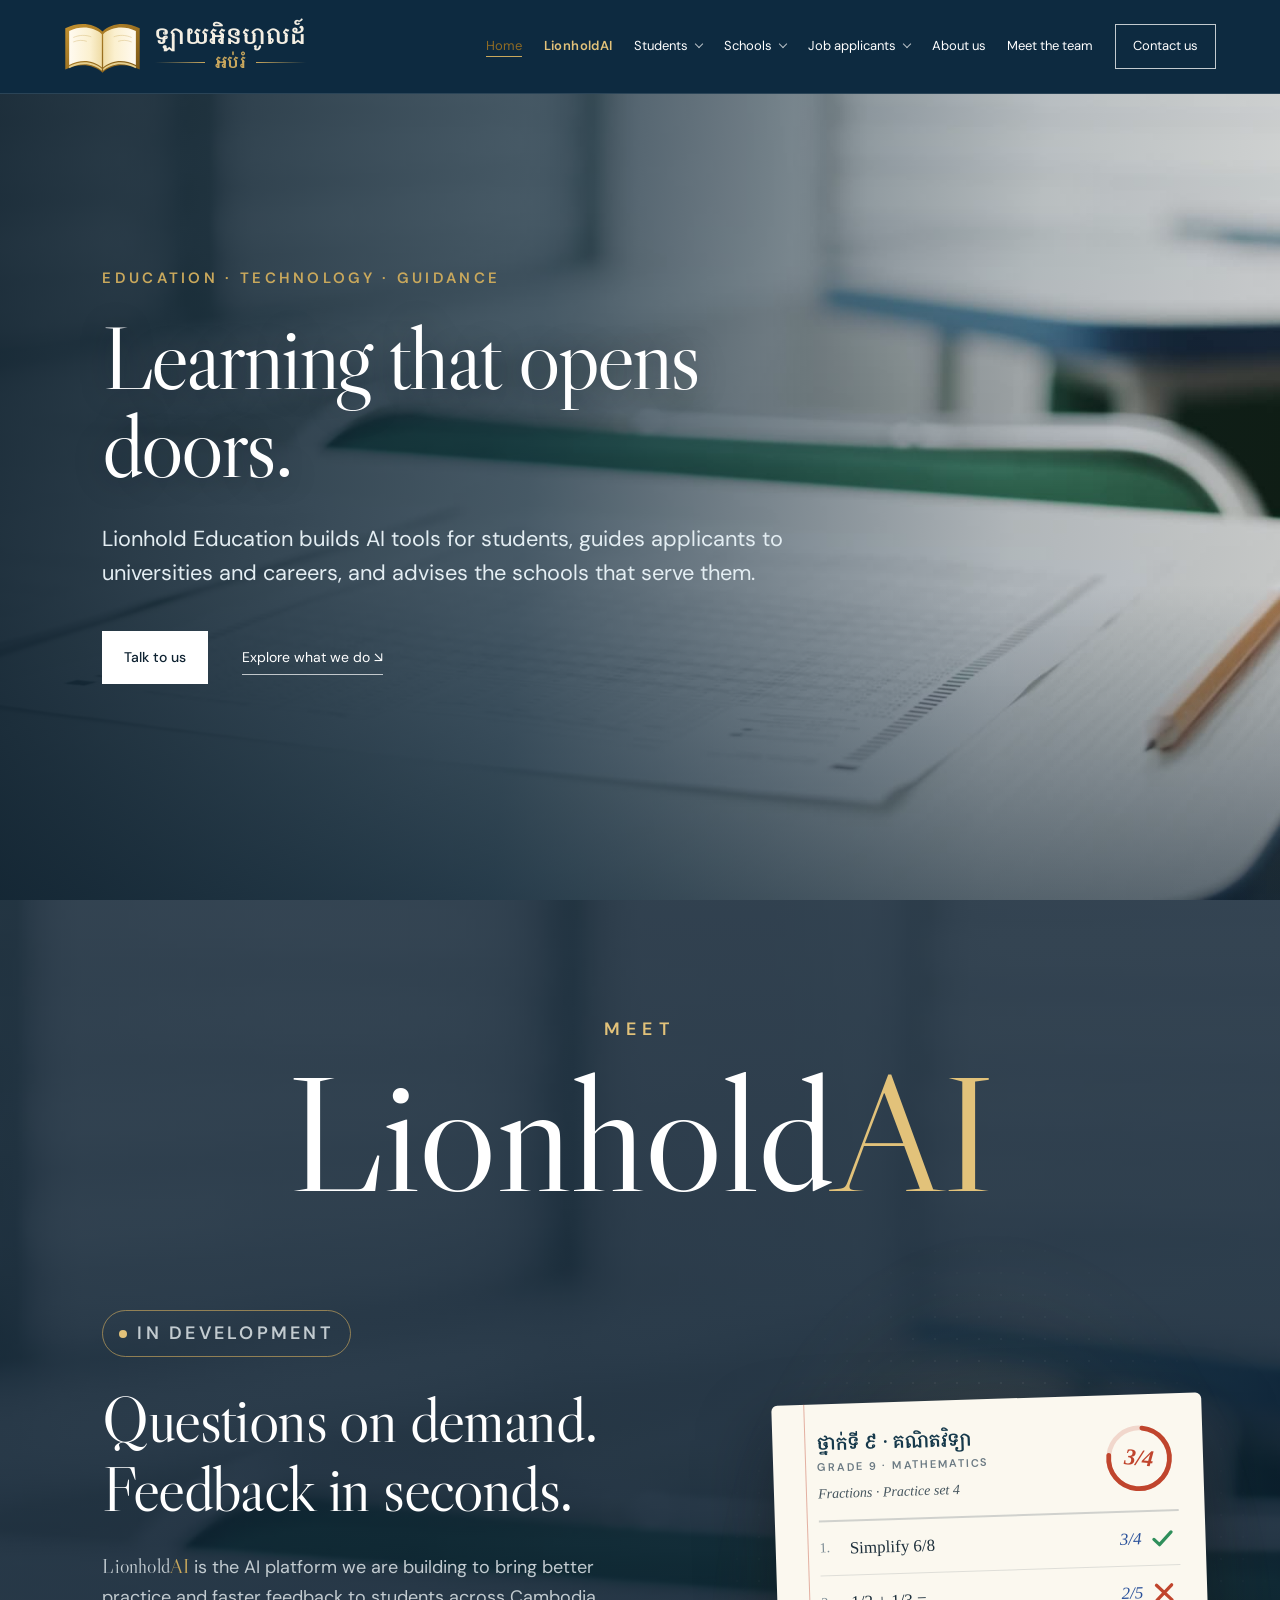
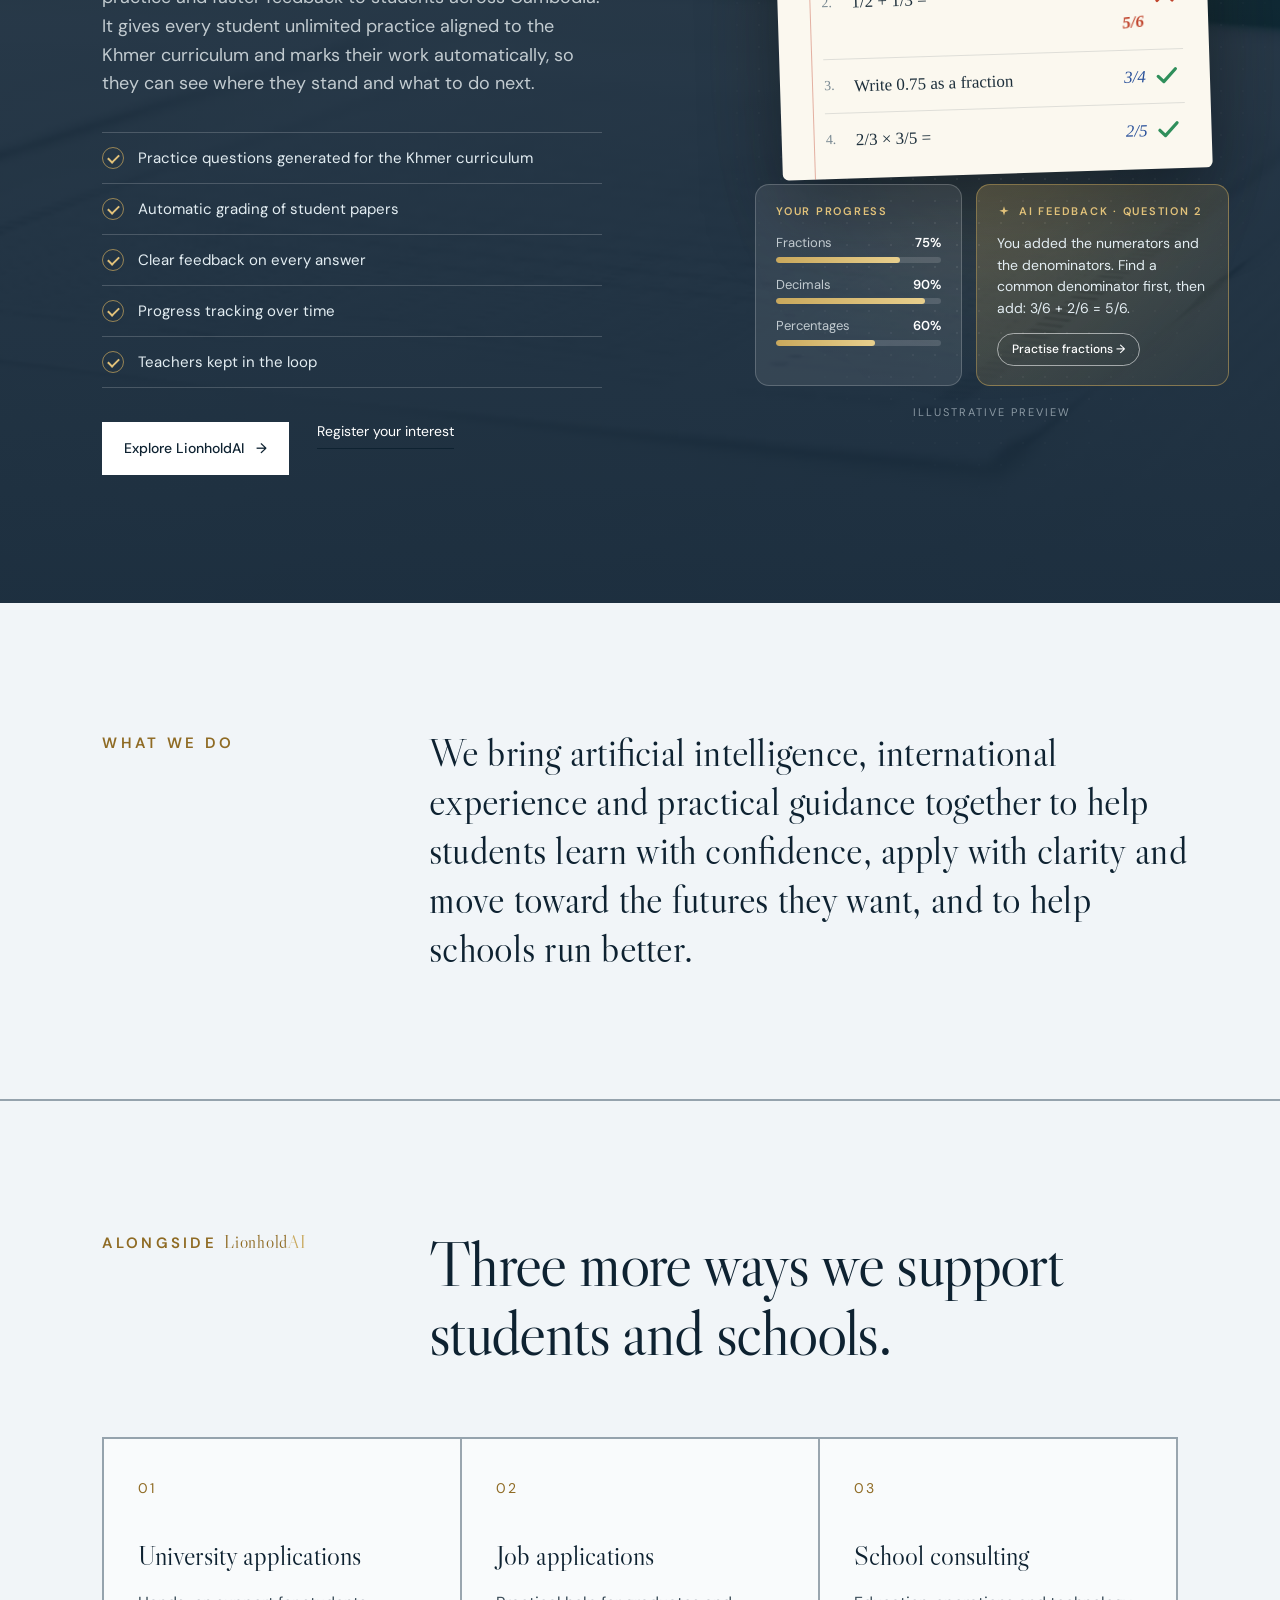
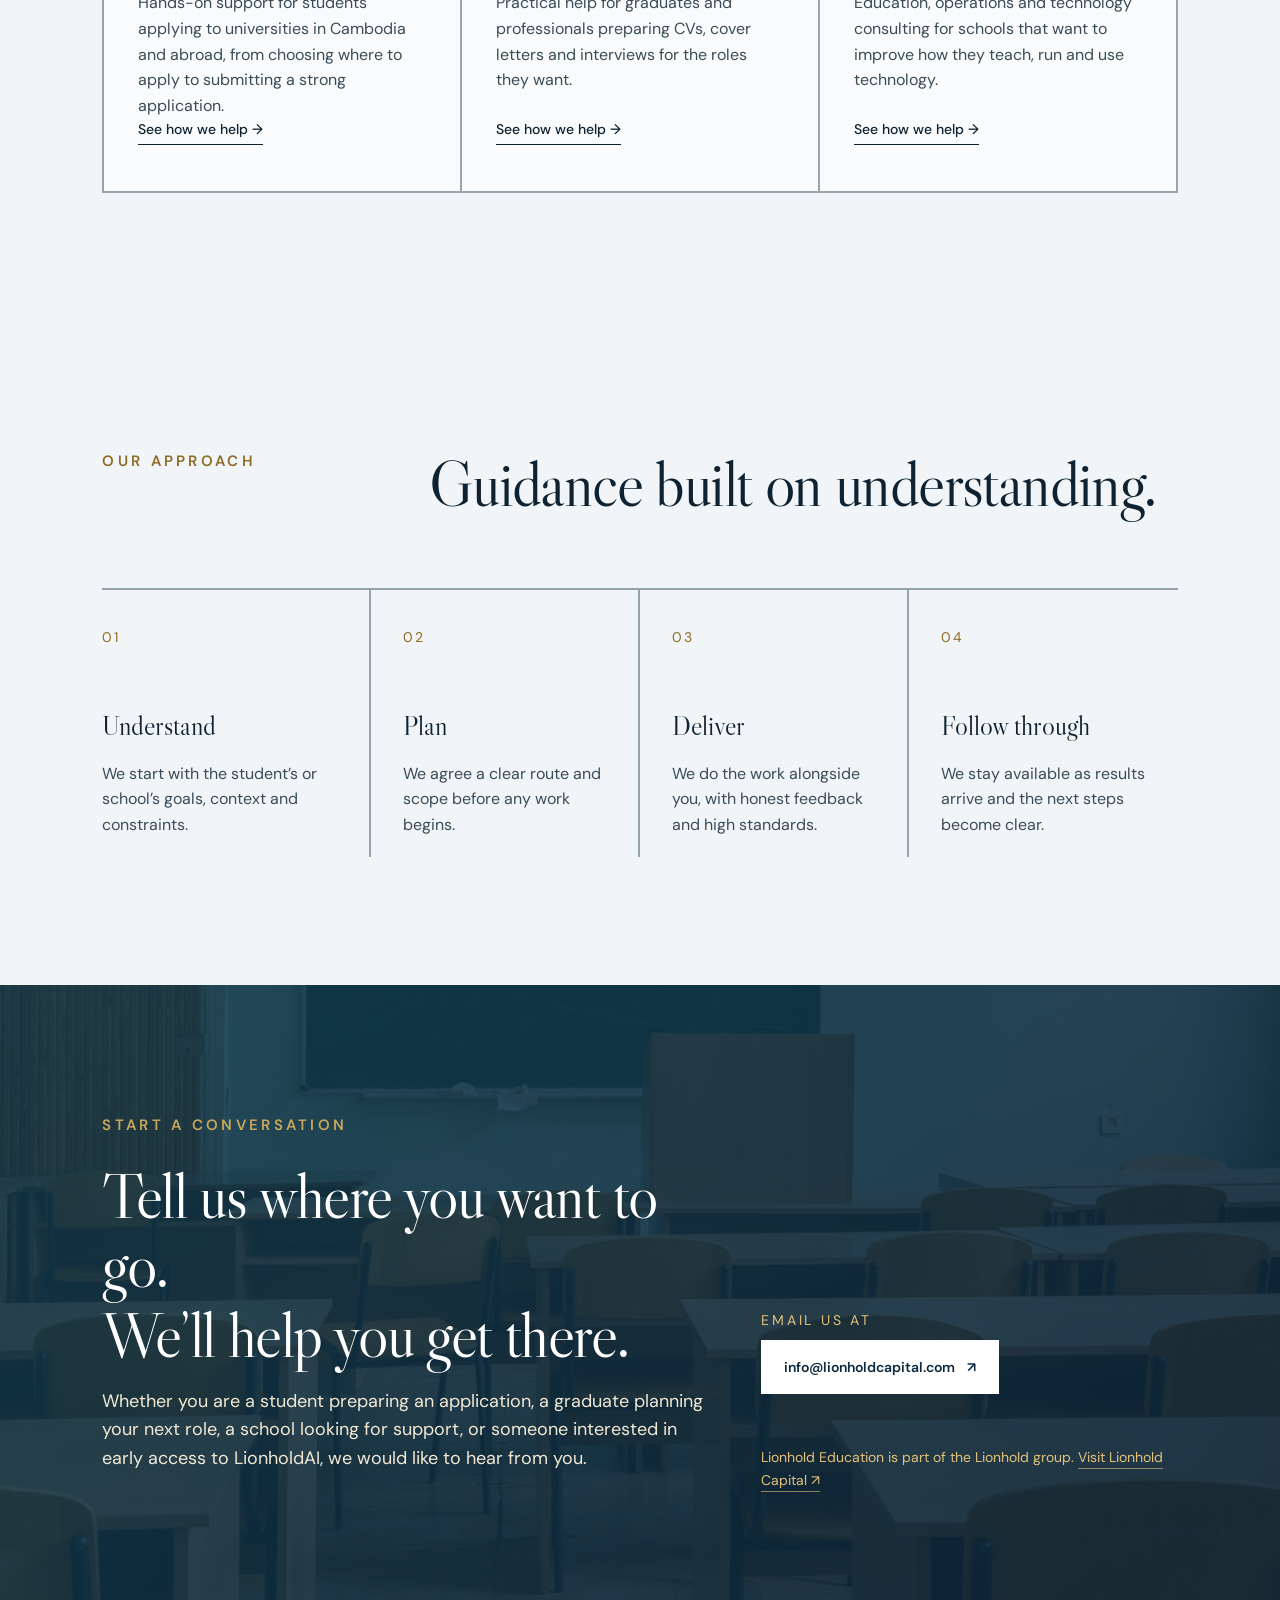
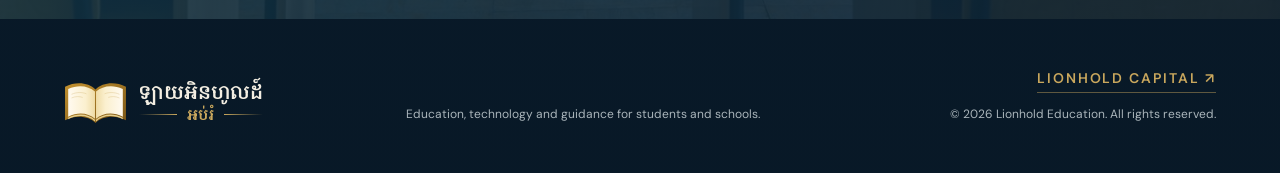
==== commit e296bcf5: "Add large centred Meet LionholdAI banner on home Co-Authored-By: Claude Sonnet 5.5 <noreply@anthropi" ====
--- a/index.html
+++ b/index.html
@@ -14,7 +14,7 @@
   <link rel="preconnect" href="https://fonts.gstatic.com" crossorigin>
   <link href="https://fonts.googleapis.com/css2?family=DM+Sans:wght@400;500;600&family=Libre+Caslon+Display&family=Noto+Serif+Khmer:wght@500;600&display=swap" rel="stylesheet">
   <link rel="stylesheet" href="styles.css?v=2">
-  <link rel="stylesheet" href="education.css?v=6">
+  <link rel="stylesheet" href="education.css?v=7">
 </head>
 <body class="tinted" style="--photo:url(assets/hero-poster.jpg);--band1:url(assets/hero-poster.jpg);--band2:url(assets/band-2.jpg);--foot:none">
   <header class="site-header" id="top">
@@ -74,8 +74,11 @@
     </section>
 
     <section class="technology ai-preview" id="technology" aria-labelledby="technology-title">
+      <div class="ai-banner reveal">
+        <p class="ai-banner-meet">Meet</p>
+        <p class="ai-banner-name"><span class="lhai">Lionhold<i>AI</i></span></p>
+      </div>
       <div class="tech-copy section-pad reveal">
-        <p class="section-kicker light">Meet <span class="lhai">Lionhold<i>AI</i></span></p>
         <p class="status-pill">In development</p>
         <h2 id="technology-title">Questions on demand.<br>Feedback in seconds.</h2>
         <p><span class="lhai">Lionhold<i>AI</i></span> is the AI platform we are building to bring better practice and faster feedback to students across Cambodia. It gives every student unlimited practice aligned to the Khmer curriculum and marks their work automatically, so they can see where they stand and what to do next.</p>
--- a/education.css
+++ b/education.css
@@ -264,3 +264,12 @@
 /* keep the wordmark readable inside any paragraph or card */
 .lhai,.value-grid .lhai,.capability-card .lhai,.page-hero .lhai{font-family:var(--serif)!important;font-size:1.1em!important;letter-spacing:.01em!important;text-transform:none!important;color:inherit}
 .eyebrow .lhai,.section-kicker .lhai{font-size:1.15em!important;letter-spacing:.04em!important}
+
+/* ---- "Meet LionholdAI" banner at the top of the home AI section ---- */
+.ai-banner{grid-column:1/-1;text-align:center;padding:clamp(70px,9vw,130px) 24px 0}
+.ai-banner p{margin:0}
+.ai-banner-meet{font-size:clamp(14px,1.4vw,18px);font-weight:600;letter-spacing:.34em;text-transform:uppercase;color:#e2c27a}
+.ai-banner-name{margin-top:6px!important;font-size:clamp(56px,13vw,200px);line-height:1;color:#fff}
+.ai-banner .lhai,.ai-banner-name .lhai{font-size:1em!important;letter-spacing:-.01em!important;color:#fff}
+.ai-banner .lhai i{color:#e2c27a}
+.ai-preview .tech-copy{padding-top:clamp(36px,5vw,64px)}
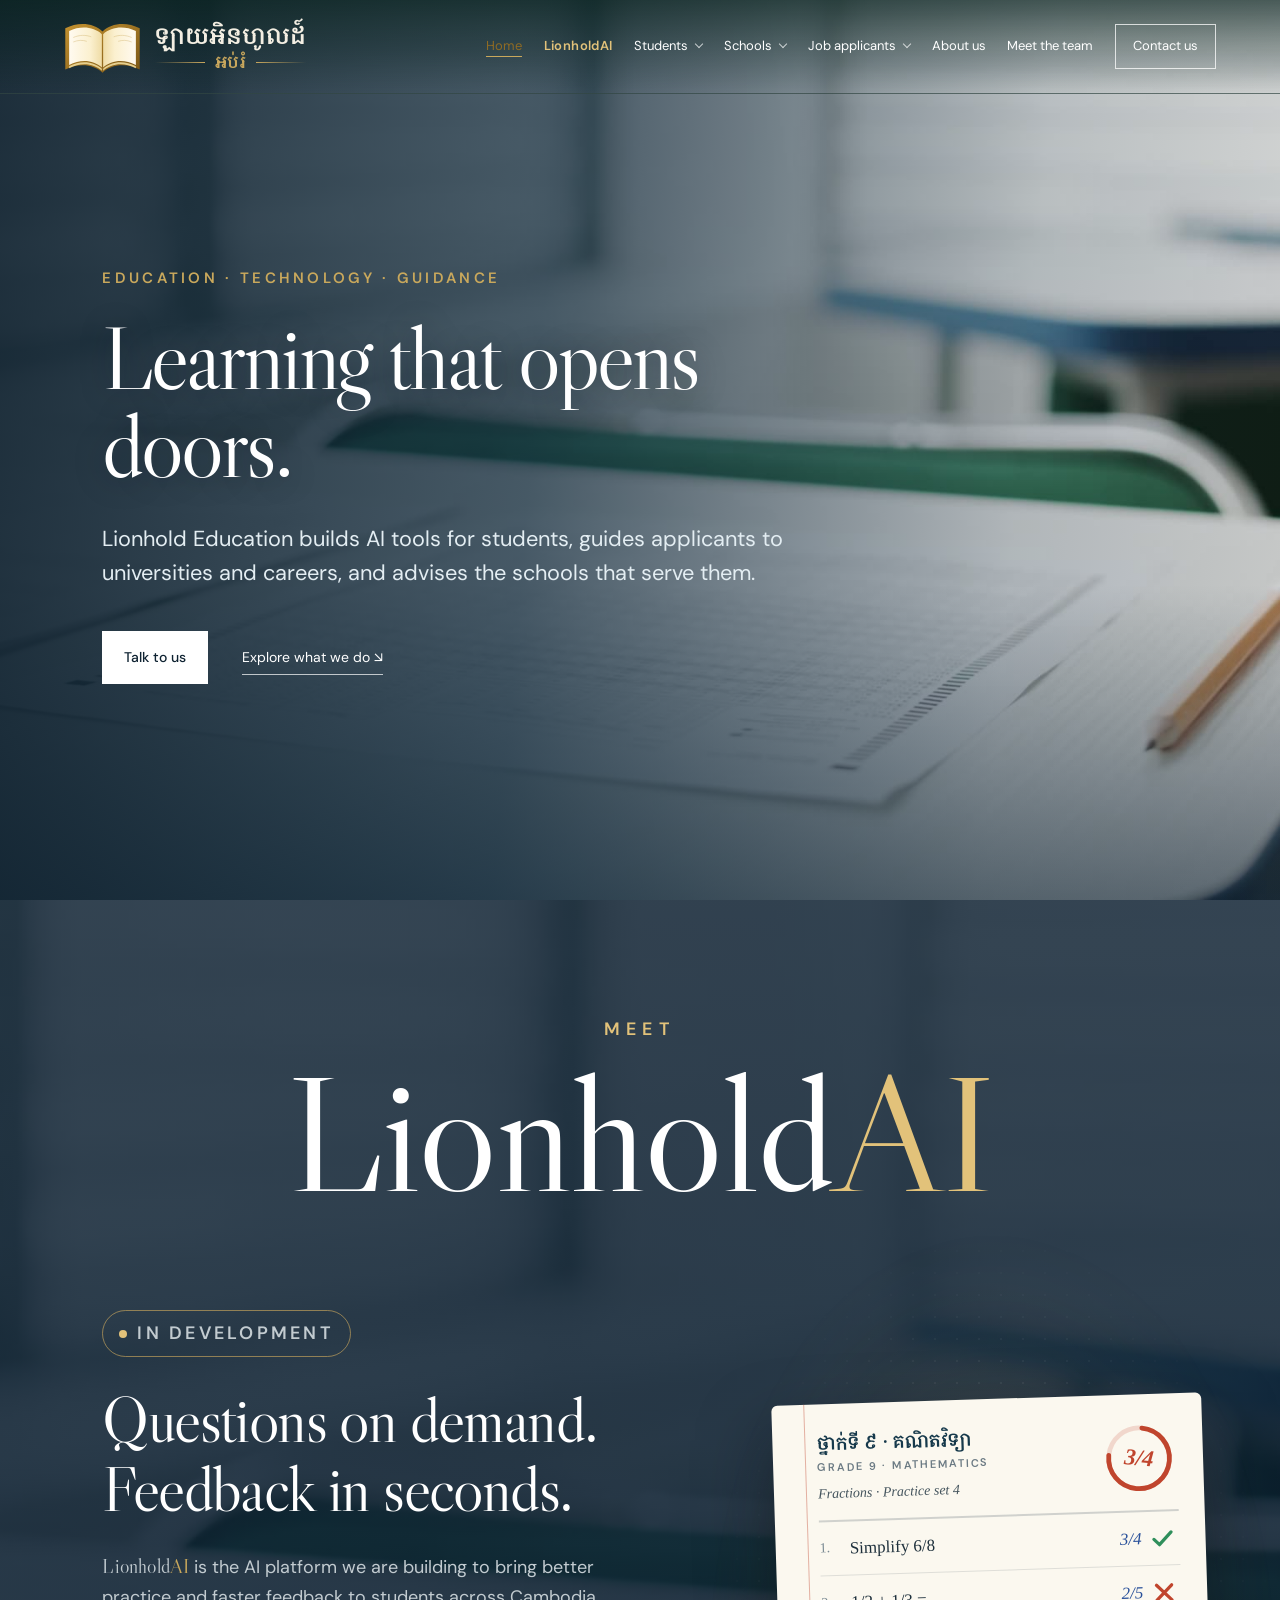
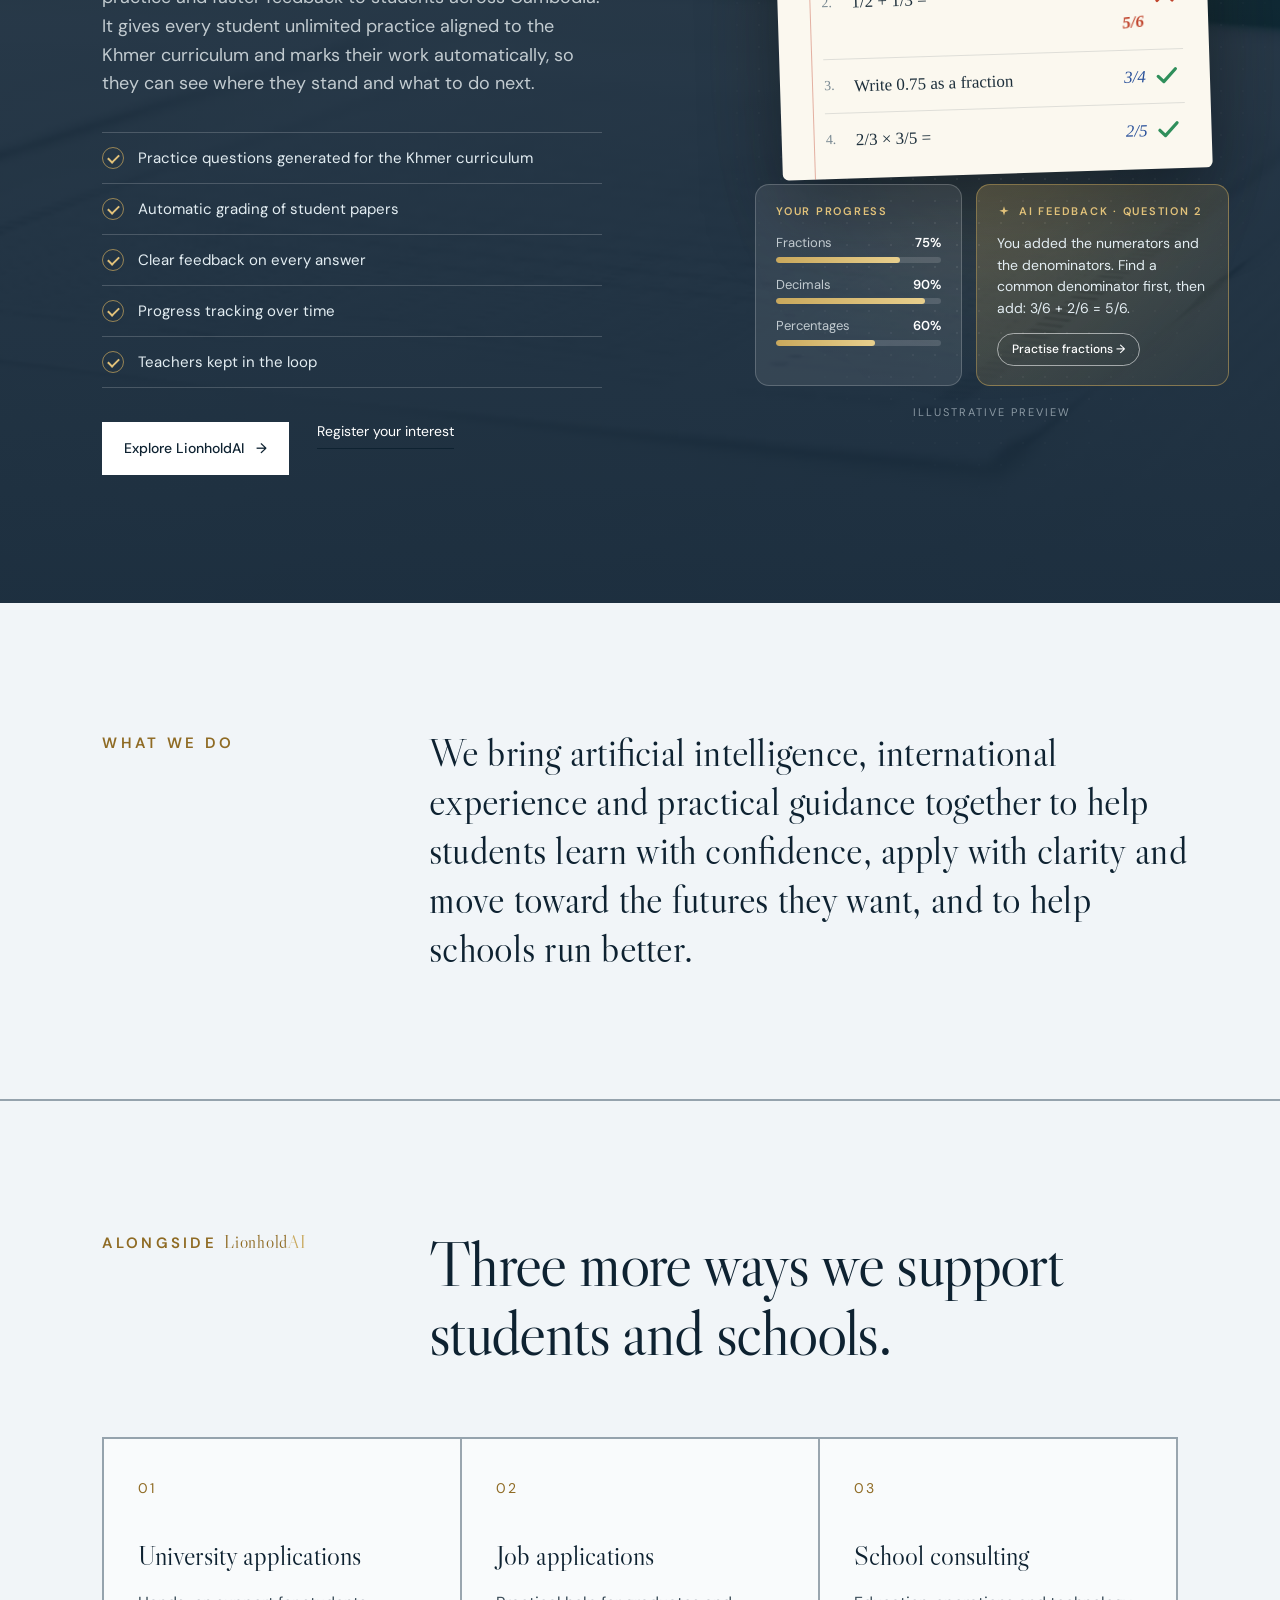
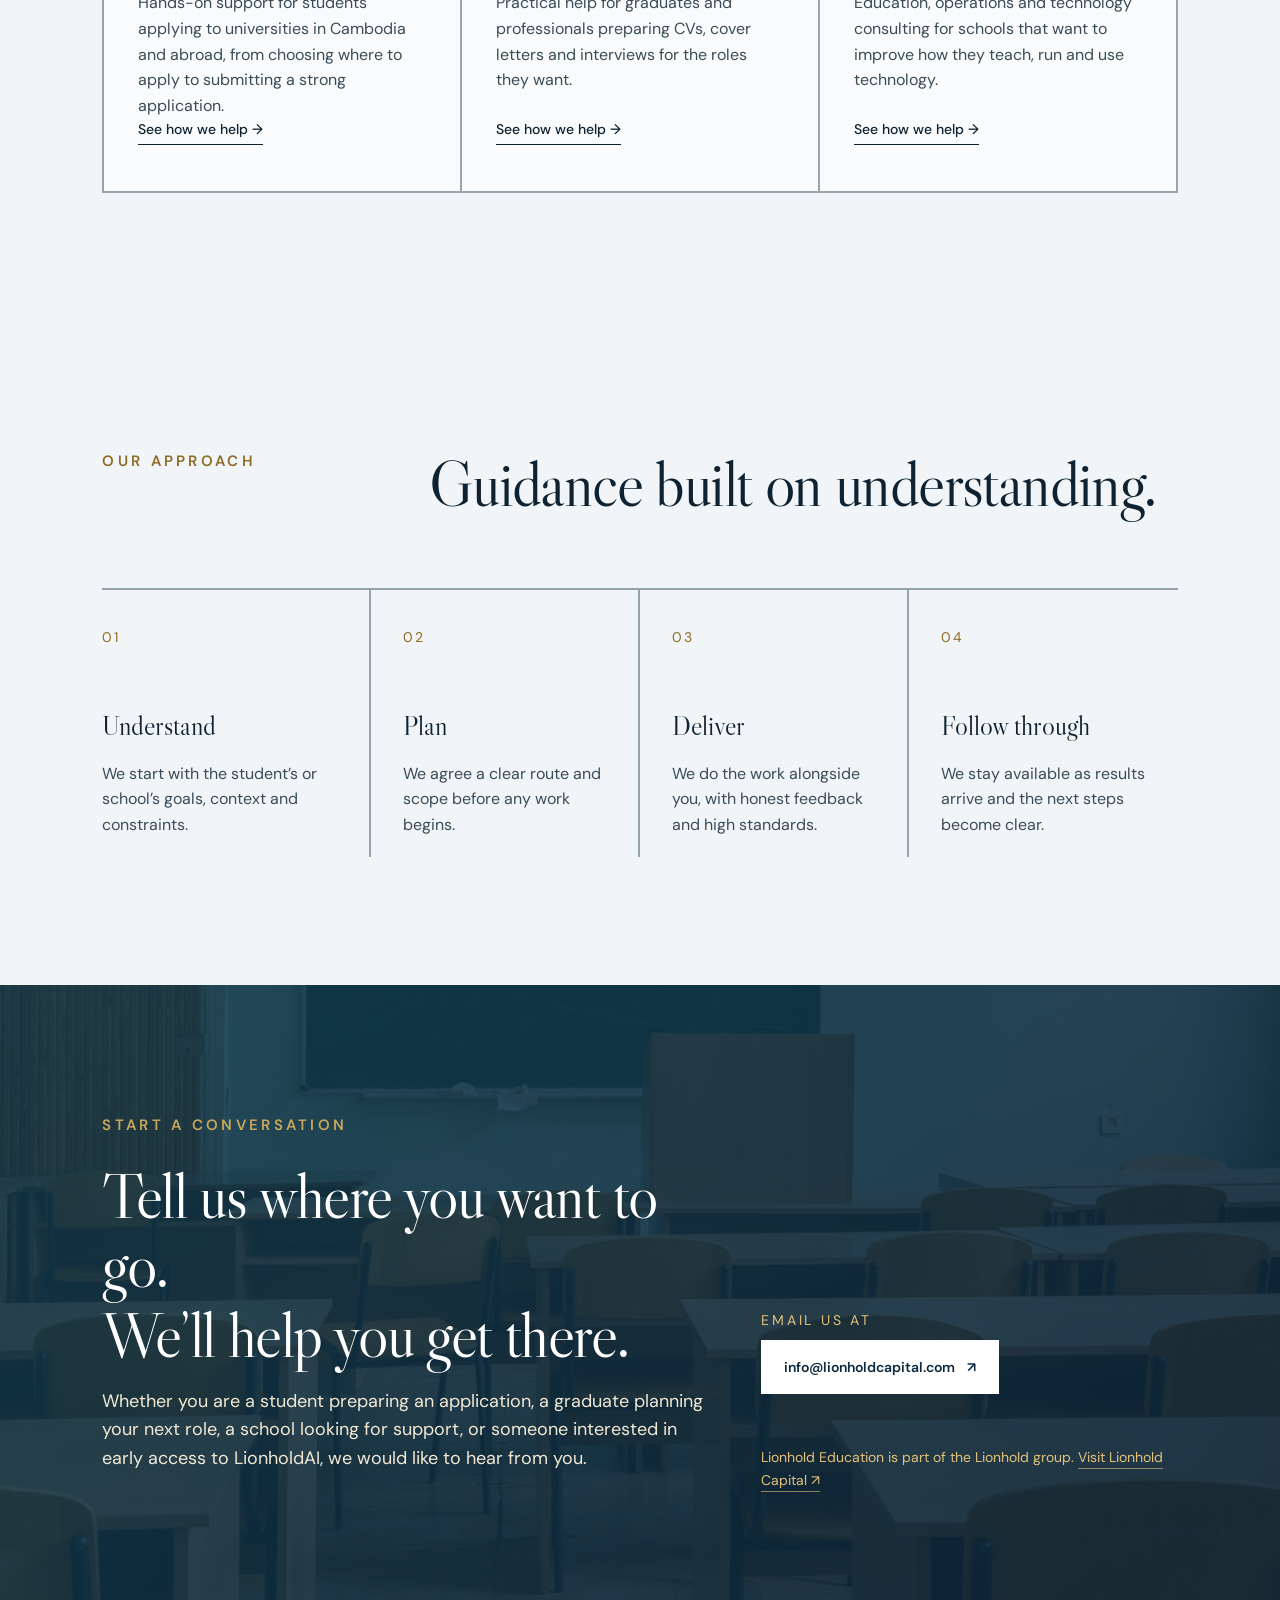
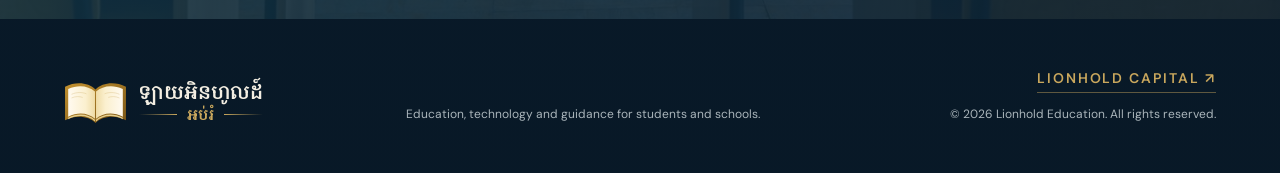
==== commit 27dabacf: "Change ribbon colour from navy to deep evergreen Co-Authored-By: Claude Sonnet 5.5 <noreply@anthropi" ====
--- a/index.html
+++ b/index.html
@@ -14,7 +14,7 @@
   <link rel="preconnect" href="https://fonts.gstatic.com" crossorigin>
   <link href="https://fonts.googleapis.com/css2?family=DM+Sans:wght@400;500;600&family=Libre+Caslon+Display&family=Noto+Serif+Khmer:wght@500;600&display=swap" rel="stylesheet">
   <link rel="stylesheet" href="styles.css?v=2">
-  <link rel="stylesheet" href="education.css?v=7">
+  <link rel="stylesheet" href="education.css?v=8">
 </head>
 <body class="tinted" style="--photo:url(assets/hero-poster.jpg);--band1:url(assets/hero-poster.jpg);--band2:url(assets/band-2.jpg);--foot:none">
   <header class="site-header" id="top">
--- a/education.css
+++ b/education.css
@@ -273,3 +273,10 @@
 .ai-banner .lhai,.ai-banner-name .lhai{font-size:1em!important;letter-spacing:-.01em!important;color:#fff}
 .ai-banner .lhai i{color:#e2c27a}
 .ai-preview .tech-copy{padding-top:clamp(36px,5vw,64px)}
+
+/* ---- Ribbon colour: deep evergreen (picks up the green chairs in the hero video; Lionhold Capital uses navy) ---- */
+:root{--ribbon-rgb:14,58,50;--ribbon:#0e3a32;--ribbon-deep-rgb:6,32,27}
+.site-header{background:linear-gradient(180deg,rgba(var(--ribbon-deep-rgb),.66),rgba(var(--ribbon-deep-rgb),0))}
+.site-header.scrolled{background:rgba(var(--ribbon-rgb),.9)}
+.dropdown{background:#0f3d34}
+@media(max-width:1120px){.site-header nav{background:rgba(var(--ribbon-rgb),.97)}}
